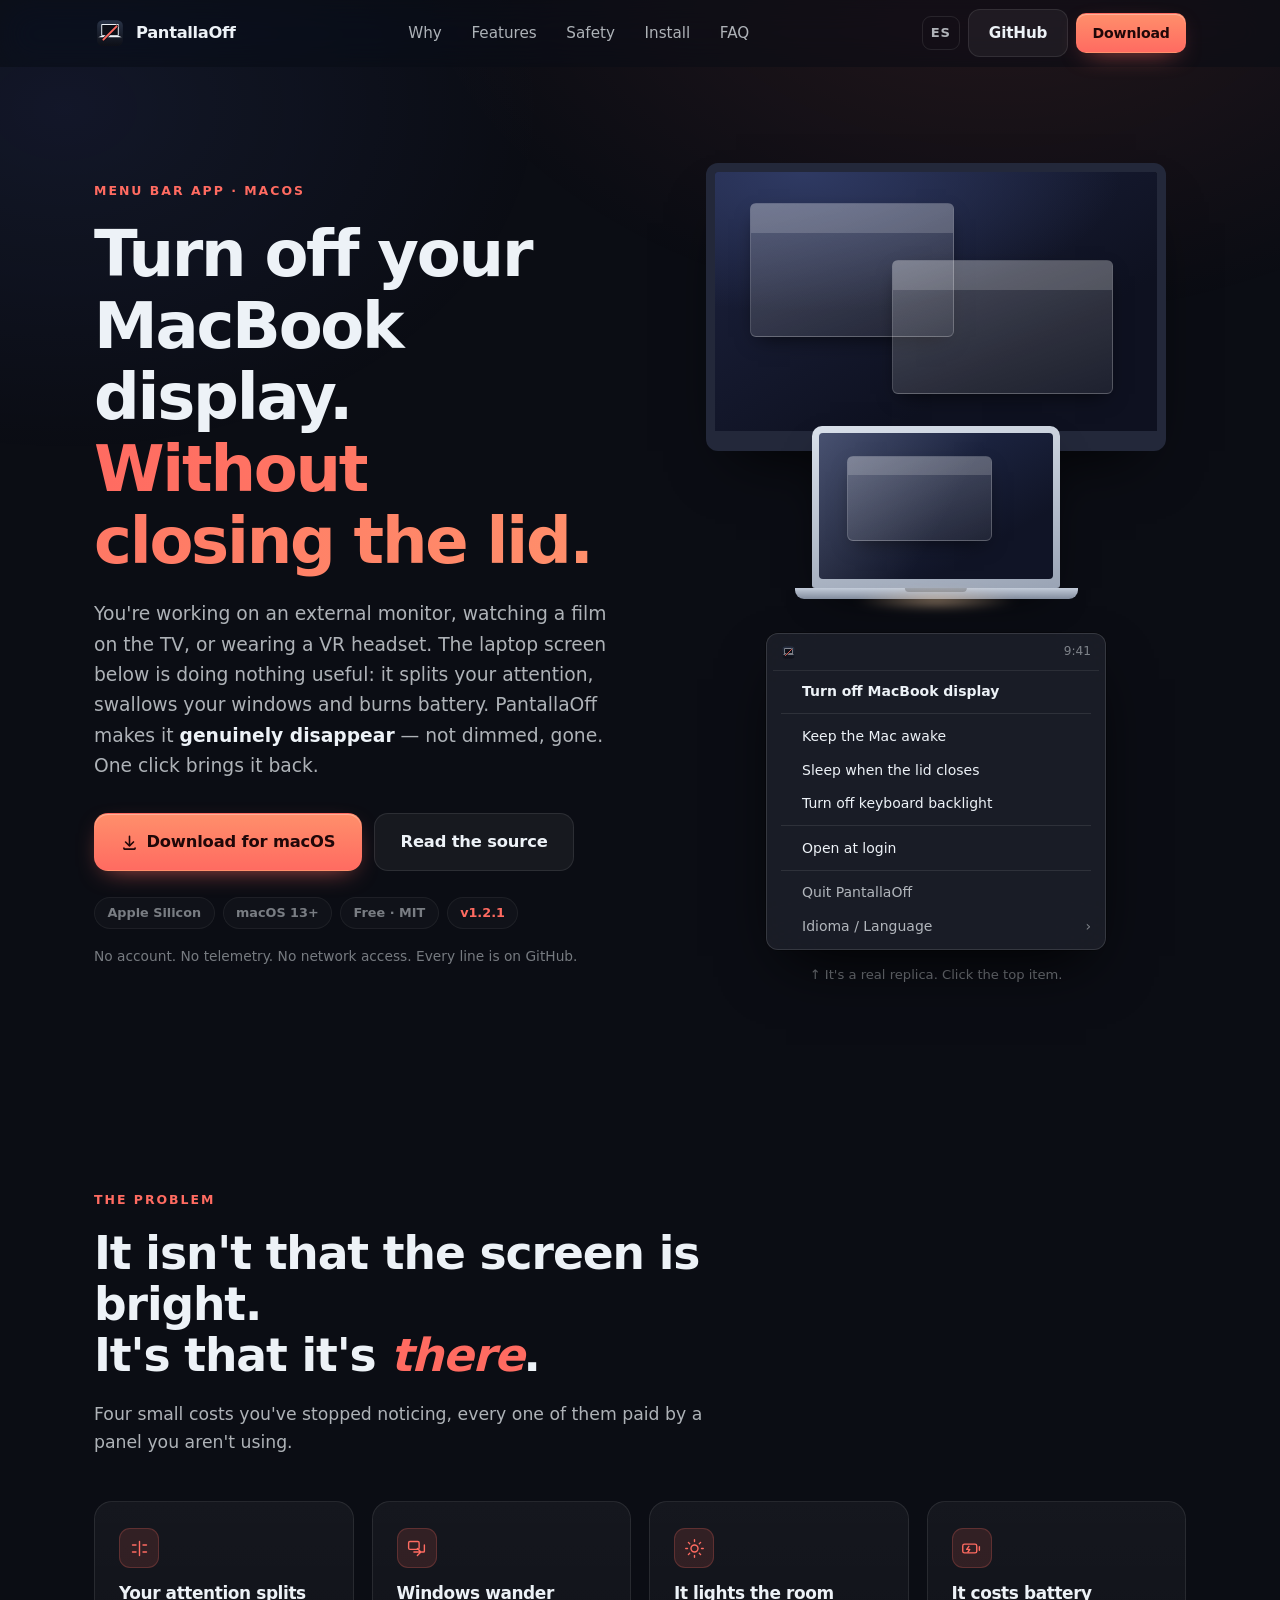
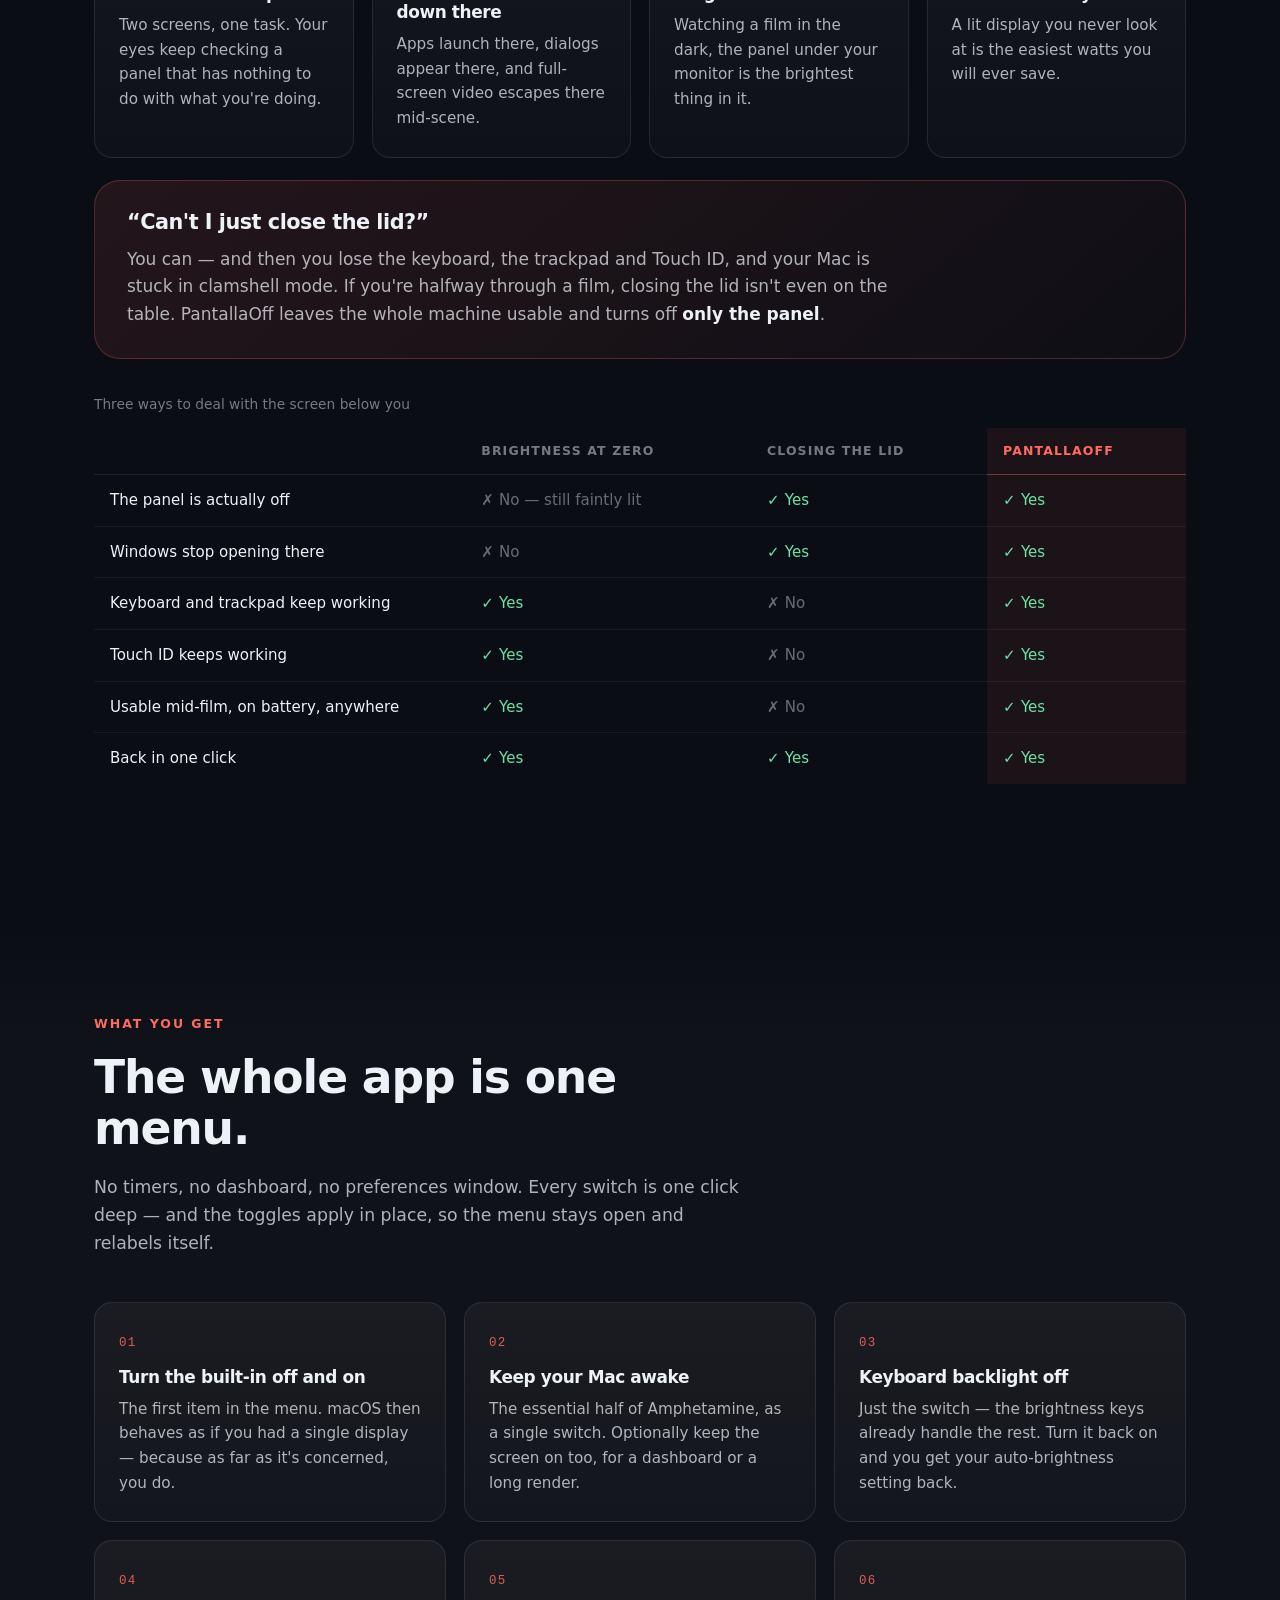
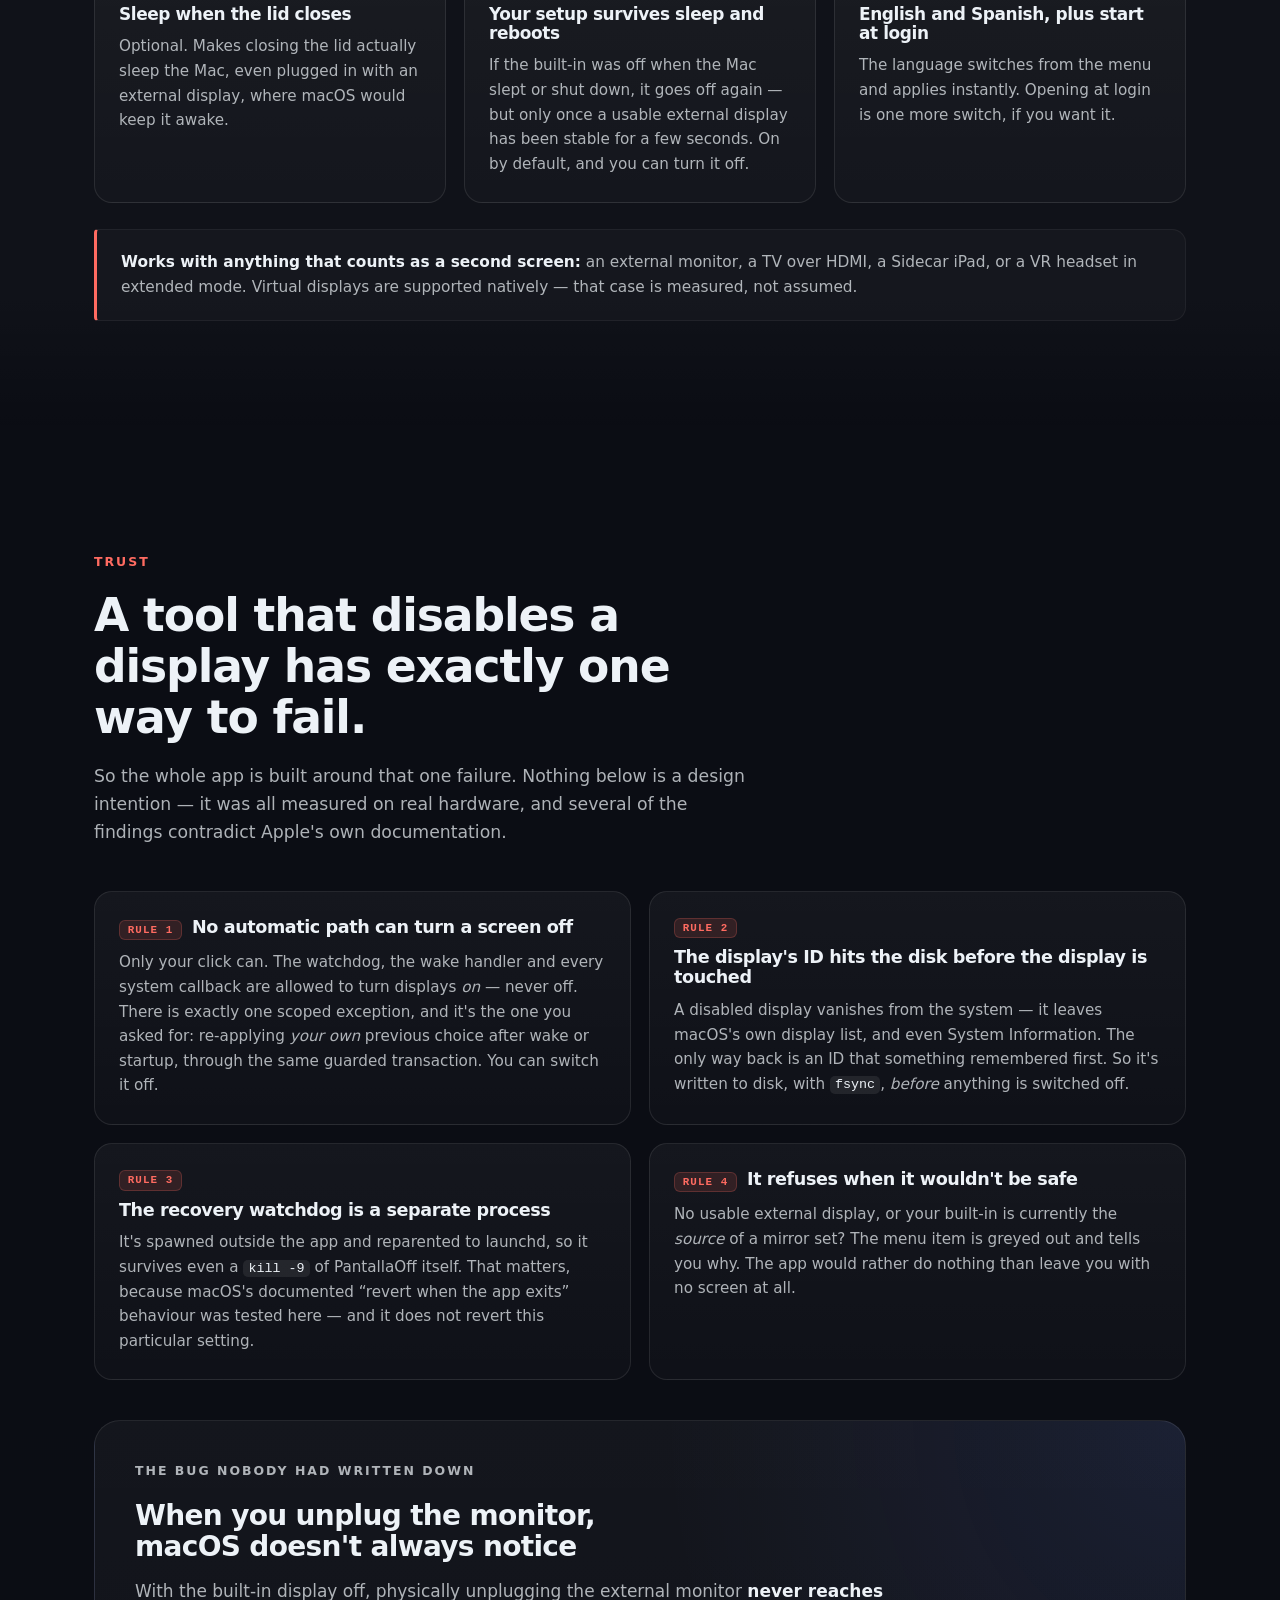
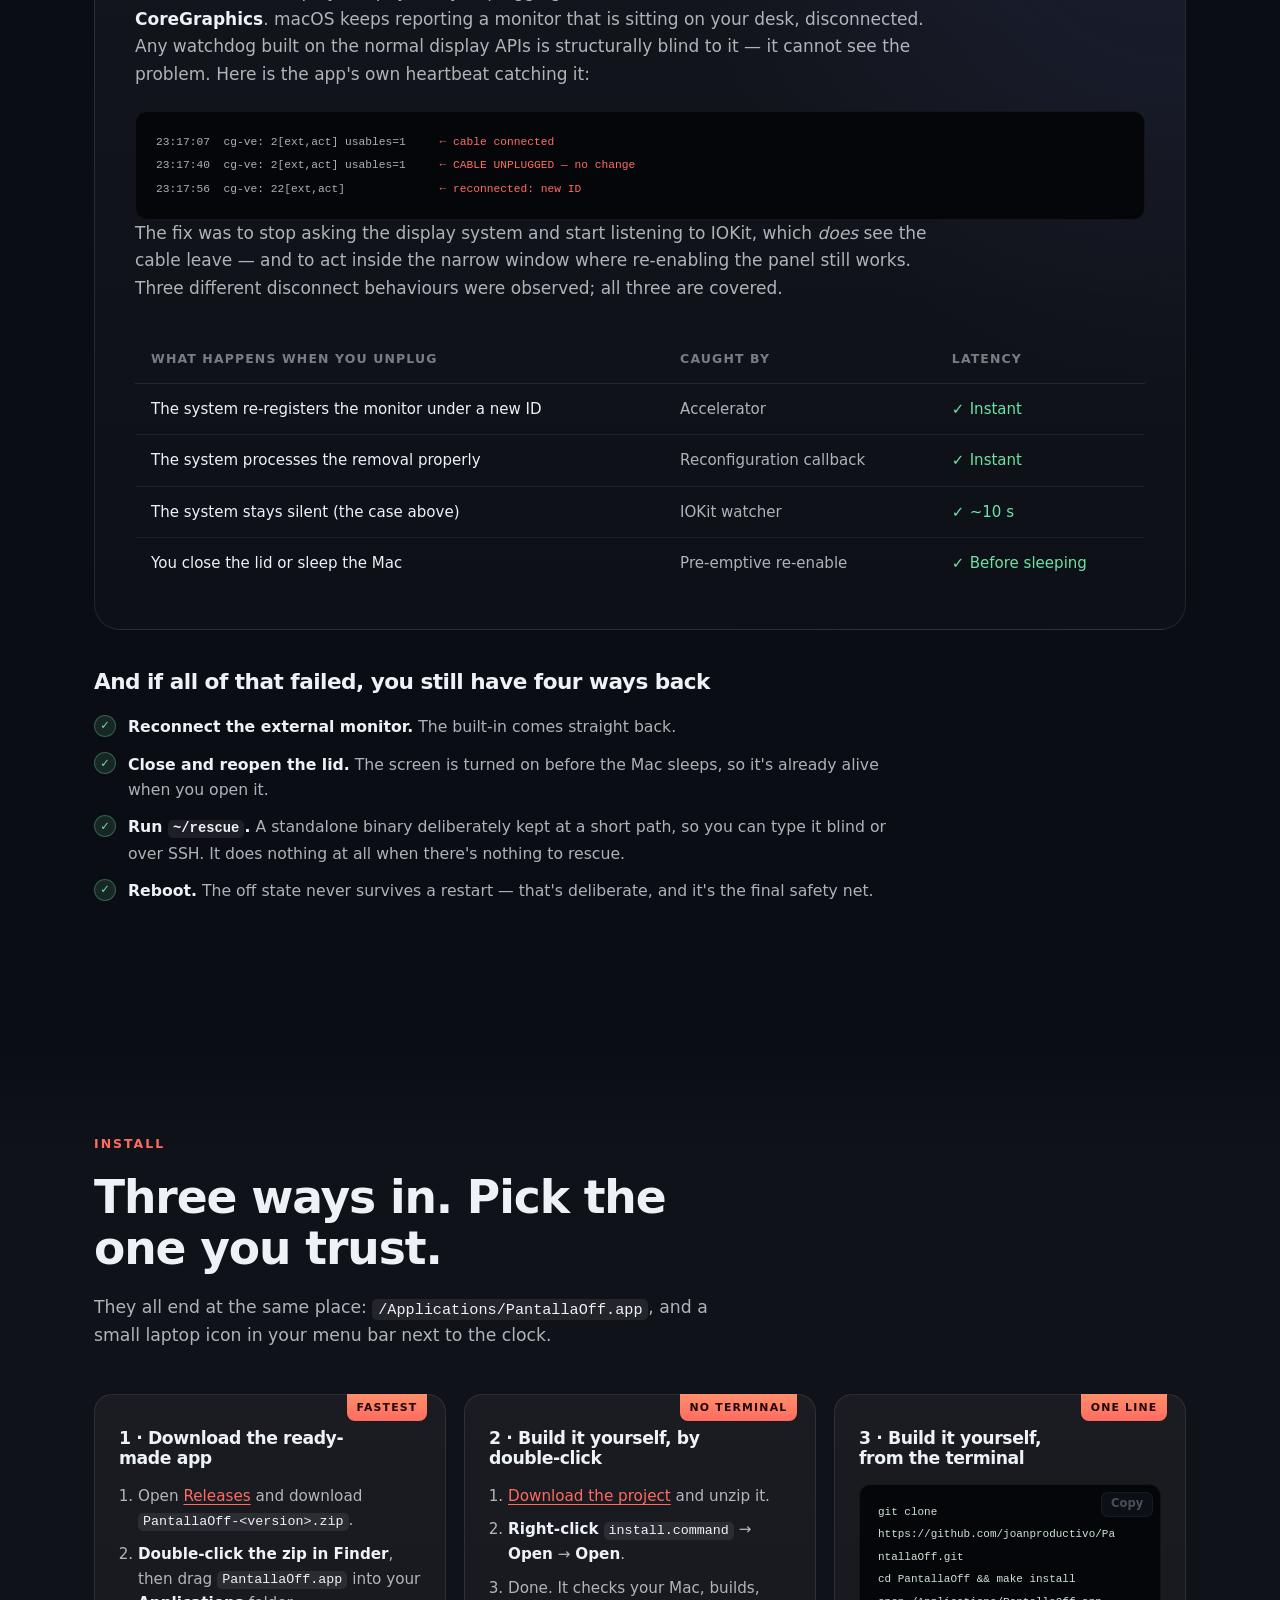
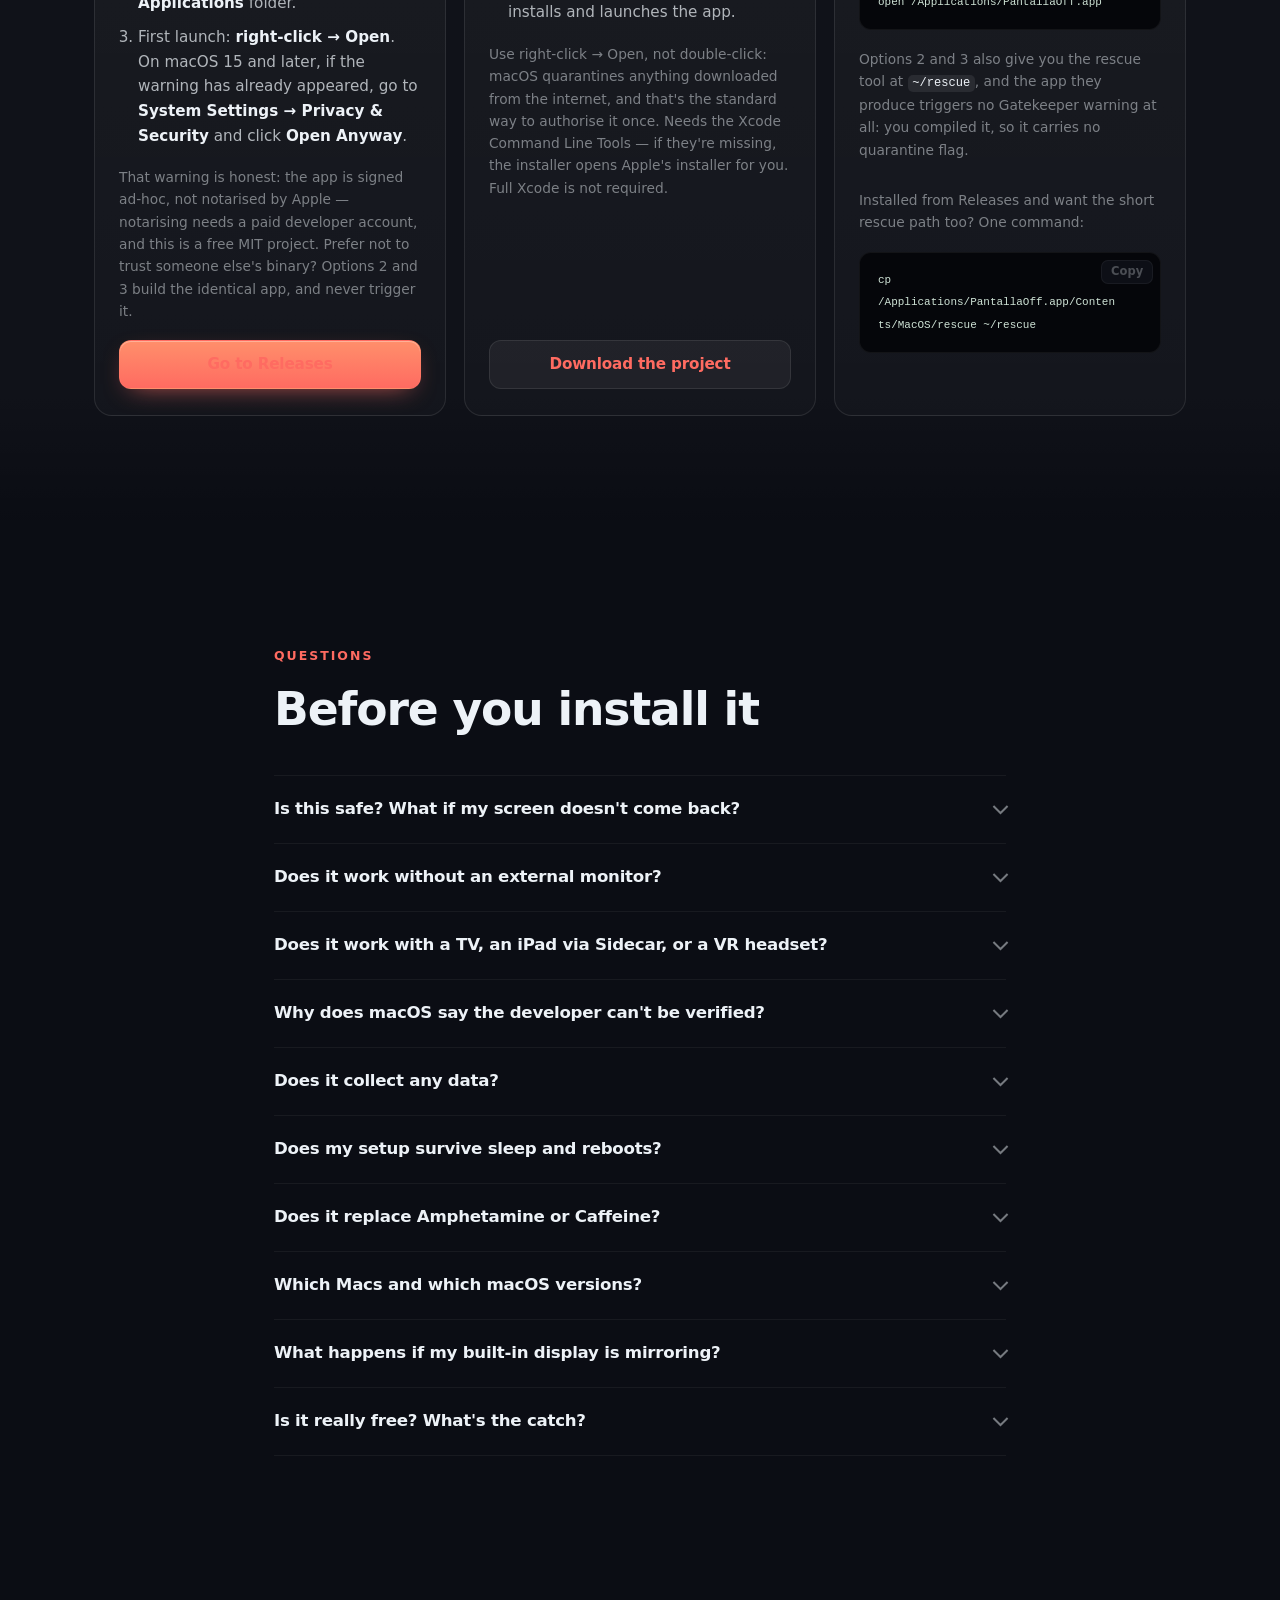
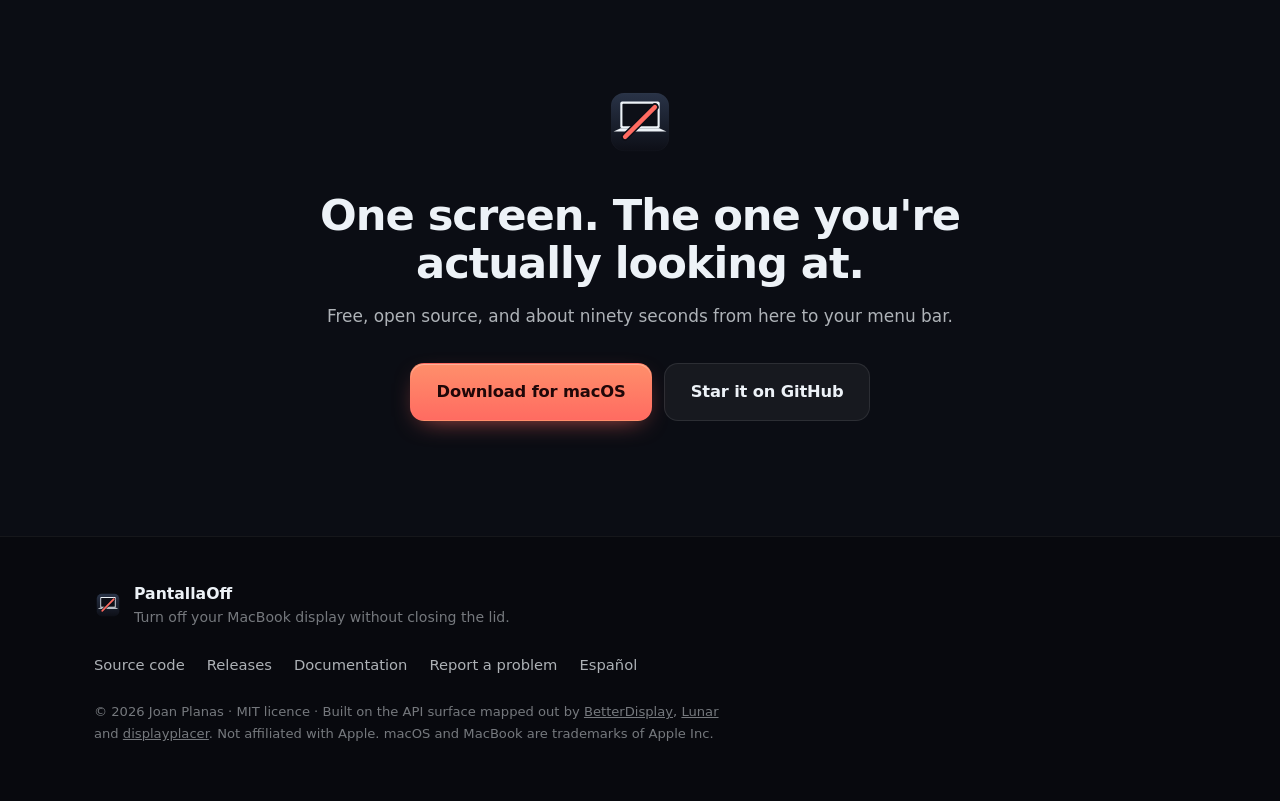
==== docs/index.html @ e620ed7a "Web de presentación bilingüe en docs/ Sitio estático para que la app se encuentre y se entienda ante" ====
<!doctype html>
<html lang="en" data-lang="en"
      data-copy="Copy" data-copied="Copied"
      data-menu-off="Turn off MacBook display"
      data-menu-on="Turn on MacBook display">
<head>
<meta charset="utf-8">
<meta name="viewport" content="width=device-width, initial-scale=1">
<title>PantallaOff — Turn off your MacBook display without closing the lid</title>
<meta name="description" content="Free menu bar app for macOS that turns off your MacBook's built-in display with one click, while you keep using the keyboard, trackpad and Touch ID. Open source, Apple Silicon, macOS 13+.">
<meta name="author" content="Joan Planas">
<meta name="theme-color" content="#0b0d14">
<meta name="color-scheme" content="dark">

<link rel="canonical" href="https://joanproductivo.github.io/PantallaOff/">
<link rel="alternate" hreflang="en" href="https://joanproductivo.github.io/PantallaOff/">
<link rel="alternate" hreflang="es" href="https://joanproductivo.github.io/PantallaOff/es/">
<link rel="alternate" hreflang="x-default" href="https://joanproductivo.github.io/PantallaOff/">

<meta property="og:type" content="website">
<meta property="og:site_name" content="PantallaOff">
<meta property="og:locale" content="en_GB">
<meta property="og:locale:alternate" content="es_ES">
<meta property="og:title" content="PantallaOff — Turn off your MacBook display without closing the lid">
<meta property="og:description" content="One click and the built-in screen is genuinely gone — not dimmed. Keyboard, trackpad and Touch ID keep working. Free and open source.">
<meta property="og:url" content="https://joanproductivo.github.io/PantallaOff/">
<meta property="og:image" content="https://joanproductivo.github.io/PantallaOff/assets/og.jpg">
<meta property="og:image:width" content="1200">
<meta property="og:image:height" content="630">
<meta property="og:image:alt" content="PantallaOff — turn off your MacBook display without closing the lid">
<meta name="twitter:card" content="summary_large_image">
<meta name="twitter:title" content="PantallaOff — Turn off your MacBook display without closing the lid">
<meta name="twitter:description" content="One click and the built-in screen is genuinely gone — not dimmed. Keyboard, trackpad and Touch ID keep working. Free and open source.">
<meta name="twitter:image" content="https://joanproductivo.github.io/PantallaOff/assets/og.jpg">

<link rel="icon" href="assets/icon.svg" type="image/svg+xml">
<link rel="icon" href="assets/icon-512.png" type="image/png" sizes="512x512">
<link rel="apple-touch-icon" href="assets/icon-180.png">
<link rel="stylesheet" href="assets/styles.css">
</head>
<body>

<a class="skip-link" href="#main">Skip to content</a>

<header class="nav" id="nav">
  <div class="wrap nav-inner">
    <a class="brand" href="./" aria-label="PantallaOff — home">
      <img src="assets/icon.svg" width="32" height="32" alt="" aria-hidden="true">
      <span>PantallaOff</span>
    </a>

    <nav class="nav-links" aria-label="Sections">
      <a href="#why">Why</a>
      <a href="#features">Features</a>
      <a href="#safety">Safety</a>
      <a href="#install">Install</a>
      <a href="#faq">FAQ</a>
    </nav>

    <div class="nav-actions">
      <a class="lang-switch" href="es/" hreflang="es" lang="es" title="Ver en español">ES</a>
      <a class="btn btn-ghost nav-github" href="https://github.com/joanproductivo/PantallaOff" rel="noopener">GitHub</a>
      <a class="btn btn-primary btn-sm" href="https://github.com/joanproductivo/PantallaOff/releases/latest" rel="noopener">Download</a>
    </div>
  </div>
</header>

<main id="main">

<!-- ─────────────────────────────  HERO  ───────────────────────────── -->
<section class="hero">
  <div class="wrap hero-grid">

    <div class="hero-copy">
      <p class="eyebrow">Menu bar app · macOS</p>
      <h1>Turn off your MacBook display.<br><span class="accent">Without closing the lid.</span></h1>
      <p class="lede">
        You're working on an external monitor, watching a film on the TV, or wearing a VR headset.
        The laptop screen below is doing nothing useful: it splits your attention, swallows your
        windows and burns battery. PantallaOff makes it <strong>genuinely disappear</strong> — not
        dimmed, gone. One click brings it back.
      </p>

      <div class="cta-row">
        <a class="btn btn-primary btn-lg" href="https://github.com/joanproductivo/PantallaOff/releases/latest" rel="noopener">
          <svg viewBox="0 0 16 16" width="17" height="17" aria-hidden="true"><path fill="currentColor" d="M8 1.5a.75.75 0 0 1 .75.75v7.19l2.47-2.47a.75.75 0 1 1 1.06 1.06l-3.75 3.75a.75.75 0 0 1-1.06 0L3.72 8.03a.75.75 0 0 1 1.06-1.06l2.47 2.47V2.25A.75.75 0 0 1 8 1.5ZM2.75 12.5a.75.75 0 0 1 .75.75v.25h9v-.25a.75.75 0 0 1 1.5 0v.5A1.25 1.25 0 0 1 12.75 15h-9.5A1.25 1.25 0 0 1 2 13.75v-.5a.75.75 0 0 1 .75-.75Z"/></svg>
          Download for macOS
        </a>
        <a class="btn btn-ghost btn-lg" href="https://github.com/joanproductivo/PantallaOff" rel="noopener">Read the source</a>
      </div>

      <ul class="badges" aria-label="Requirements and licence">
        <li>Apple Silicon</li>
        <li>macOS 13+</li>
        <li>Free · MIT</li>
        <li><span class="version-badge" id="version-badge">v1.2.1</span></li>
      </ul>
      <p class="fineprint">No account. No telemetry. No network access. Every line is on GitHub.</p>
    </div>

    <!-- Illustration + interactive menu replica -->
    <div class="hero-demo">
      <div class="stage" id="stage" role="img"
           aria-label="A MacBook in front of an external monitor. When the app turns the built-in display off, the laptop panel goes black and its window moves up to the monitor.">
        <div class="monitor">
          <div class="mon-screen">
            <span class="win win-1"></span>
            <span class="win win-2"></span>
            <span class="win win-moved"></span>
          </div>
          <div class="mon-neck"></div>
          <div class="mon-foot"></div>
        </div>
        <div class="macbook">
          <div class="mb-lid">
            <div class="mb-screen"><span class="win win-3"></span></div>
          </div>
          <div class="mb-base"><span class="mb-notch"></span></div>
          <div class="mb-glow"></div>
        </div>
      </div>

      <div class="menu" id="menu">
        <div class="menu-bar">
          <img src="assets/icon.svg" width="15" height="15" alt="" aria-hidden="true">
          <span class="menu-bar-time">9:41</span>
        </div>
        <button type="button" class="menu-item menu-primary" id="menu-toggle" aria-pressed="false">
          <span class="menu-check" aria-hidden="true"></span>
          <span class="menu-label">Turn off MacBook display</span>
        </button>
        <hr>
        <button type="button" class="menu-item" data-toggle aria-pressed="false">
          <span class="menu-check" aria-hidden="true"></span><span class="menu-label">Keep the Mac awake</span>
        </button>
        <button type="button" class="menu-item" data-toggle aria-pressed="false">
          <span class="menu-check" aria-hidden="true"></span><span class="menu-label">Sleep when the lid closes</span>
        </button>
        <button type="button" class="menu-item" data-toggle data-kb aria-pressed="false">
          <span class="menu-check" aria-hidden="true"></span><span class="menu-label">Turn off keyboard backlight</span>
        </button>
        <hr>
        <button type="button" class="menu-item" data-toggle aria-pressed="false">
          <span class="menu-check" aria-hidden="true"></span><span class="menu-label">Open at login</span>
        </button>
        <hr>
        <span class="menu-item is-static"><span class="menu-check" aria-hidden="true"></span><span class="menu-label">Quit PantallaOff</span></span>
        <span class="menu-item is-static"><span class="menu-check" aria-hidden="true"></span><span class="menu-label">Idioma / Language<em class="menu-arrow">›</em></span></span>
      </div>
      <p class="demo-hint">↑ It's a real replica. Click the top item.</p>
    </div>

  </div>
</section>

<!-- ─────────────────────────────  WHY  ───────────────────────────── -->
<section class="section" id="why">
  <div class="wrap">
    <p class="eyebrow">The problem</p>
    <h2 class="section-title">It isn't that the screen is bright.<br>It's that it's <em>there</em>.</h2>
    <p class="section-lede">
      Four small costs you've stopped noticing, every one of them paid by a panel you aren't using.
    </p>

    <div class="grid grid-4 reveal">
      <article class="card">
        <div class="card-icon" aria-hidden="true">
          <svg viewBox="0 0 24 24" fill="none" stroke="currentColor" stroke-width="1.6" stroke-linecap="round"><path d="M12 4v16M4 8h4M16 8h4M4 16h4M16 16h4"/></svg>
        </div>
        <h3>Your attention splits</h3>
        <p>Two screens, one task. Your eyes keep checking a panel that has nothing to do with what you're doing.</p>
      </article>
      <article class="card">
        <div class="card-icon" aria-hidden="true">
          <svg viewBox="0 0 24 24" fill="none" stroke="currentColor" stroke-width="1.6" stroke-linecap="round" stroke-linejoin="round"><rect x="3" y="4" width="12" height="9" rx="1.5"/><path d="M9 20h11a1 1 0 0 0 1-1v-7M13 16l4 4-4 4" transform="translate(0,-4)"/></svg>
        </div>
        <h3>Windows wander down there</h3>
        <p>Apps launch there, dialogs appear there, and full-screen video escapes there mid-scene.</p>
      </article>
      <article class="card">
        <div class="card-icon" aria-hidden="true">
          <svg viewBox="0 0 24 24" fill="none" stroke="currentColor" stroke-width="1.6" stroke-linecap="round"><circle cx="12" cy="12" r="4"/><path d="M12 2v2M12 20v2M2 12h2M20 12h2M5 5l1.5 1.5M17.5 17.5 19 19M19 5l-1.5 1.5M6.5 17.5 5 19"/></svg>
        </div>
        <h3>It lights the room</h3>
        <p>Watching a film in the dark, the panel under your monitor is the brightest thing in it.</p>
      </article>
      <article class="card">
        <div class="card-icon" aria-hidden="true">
          <svg viewBox="0 0 24 24" fill="none" stroke="currentColor" stroke-width="1.6" stroke-linecap="round" stroke-linejoin="round"><rect x="2" y="7" width="16" height="10" rx="2"/><path d="M21 10v4"/><path d="M9 9.5 6.5 13H10l-2 3"/></svg>
        </div>
        <h3>It costs battery</h3>
        <p>A lit display you never look at is the easiest watts you will ever save.</p>
      </article>
    </div>

    <div class="callout reveal">
      <h3>“Can't I just close the lid?”</h3>
      <p>
        You can — and then you lose the keyboard, the trackpad and Touch ID, and your Mac is stuck in
        clamshell mode. If you're halfway through a film, closing the lid isn't even on the table.
        PantallaOff leaves the whole machine usable and turns off <em>only the panel</em>.
      </p>
    </div>

    <!-- Comparison -->
    <div class="table-scroll reveal">
      <table class="compare">
        <caption>Three ways to deal with the screen below you</caption>
        <thead>
          <tr>
            <th scope="col"><span class="sr-only">What you get</span></th>
            <th scope="col">Brightness at zero</th>
            <th scope="col">Closing the lid</th>
            <th scope="col" class="is-us">PantallaOff</th>
          </tr>
        </thead>
        <tbody>
          <tr><th scope="row">The panel is actually off</th><td class="no">No — still faintly lit</td><td class="yes">Yes</td><td class="yes is-us">Yes</td></tr>
          <tr><th scope="row">Windows stop opening there</th><td class="no">No</td><td class="yes">Yes</td><td class="yes is-us">Yes</td></tr>
          <tr><th scope="row">Keyboard and trackpad keep working</th><td class="yes">Yes</td><td class="no">No</td><td class="yes is-us">Yes</td></tr>
          <tr><th scope="row">Touch ID keeps working</th><td class="yes">Yes</td><td class="no">No</td><td class="yes is-us">Yes</td></tr>
          <tr><th scope="row">Usable mid-film, on battery, anywhere</th><td class="yes">Yes</td><td class="no">No</td><td class="yes is-us">Yes</td></tr>
          <tr><th scope="row">Back in one click</th><td class="yes">Yes</td><td class="yes">Yes</td><td class="yes is-us">Yes</td></tr>
        </tbody>
      </table>
    </div>
  </div>
</section>

<!-- ─────────────────────────────  FEATURES  ───────────────────────────── -->
<section class="section section-alt" id="features">
  <div class="wrap">
    <p class="eyebrow">What you get</p>
    <h2 class="section-title">The whole app is one menu.</h2>
    <p class="section-lede">
      No timers, no dashboard, no preferences window. Every switch is one click deep — and the
      toggles apply in place, so the menu stays open and relabels itself.
    </p>

    <div class="grid grid-3 reveal">
      <article class="card feature">
        <span class="feature-num">01</span>
        <h3>Turn the built-in off and on</h3>
        <p>The first item in the menu. macOS then behaves as if you had a single display — because as far as it's concerned, you do.</p>
      </article>
      <article class="card feature">
        <span class="feature-num">02</span>
        <h3>Keep your Mac awake</h3>
        <p>The essential half of Amphetamine, as a single switch. Optionally keep the screen on too, for a dashboard or a long render.</p>
      </article>
      <article class="card feature">
        <span class="feature-num">03</span>
        <h3>Keyboard backlight off</h3>
        <p>Just the switch — the brightness keys already handle the rest. Turn it back on and you get your auto-brightness setting back.</p>
      </article>
      <article class="card feature">
        <span class="feature-num">04</span>
        <h3>Sleep when the lid closes</h3>
        <p>Optional. Makes closing the lid actually sleep the Mac, even plugged in with an external display, where macOS would keep it awake.</p>
      </article>
      <article class="card feature">
        <span class="feature-num">05</span>
        <h3>Your setup survives sleep and reboots</h3>
        <p>If the built-in was off when the Mac slept or shut down, it goes off again — but only once a usable external display has been stable for a few seconds. On by default, and you can turn it off.</p>
      </article>
      <article class="card feature">
        <span class="feature-num">06</span>
        <h3>English and Spanish, plus start at login</h3>
        <p>The language switches from the menu and applies instantly. Opening at login is one more switch, if you want it.</p>
      </article>
    </div>

    <div class="note reveal">
      <strong>Works with anything that counts as a second screen:</strong> an external monitor, a TV
      over HDMI, a Sidecar iPad, or a VR headset in extended mode. Virtual displays are supported
      natively — that case is measured, not assumed.
    </div>
  </div>
</section>

<!-- ─────────────────────────────  SAFETY  ───────────────────────────── -->
<section class="section" id="safety">
  <div class="wrap">
    <p class="eyebrow">Trust</p>
    <h2 class="section-title">A tool that disables a display has exactly one way to fail.</h2>
    <p class="section-lede">
      So the whole app is built around that one failure. Nothing below is a design intention —
      it was all measured on real hardware, and several of the findings contradict Apple's own
      documentation.
    </p>

    <div class="grid grid-2 reveal">
      <article class="card pillar">
        <h3><span class="pillar-tag">Rule 1</span> No automatic path can turn a screen off</h3>
        <p>
          Only your click can. The watchdog, the wake handler and every system callback are allowed
          to turn displays <em>on</em> — never off. There is exactly one scoped exception, and it's
          the one you asked for: re-applying <em>your own</em> previous choice after wake or startup,
          through the same guarded transaction. You can switch it off.
        </p>
      </article>
      <article class="card pillar">
        <h3><span class="pillar-tag">Rule 2</span> The display's ID hits the disk before the display is touched</h3>
        <p>
          A disabled display vanishes from the system — it leaves macOS's own display list, and even
          System Information. The only way back is an ID that something remembered first. So it's
          written to disk, with <code>fsync</code>, <em>before</em> anything is switched off.
        </p>
      </article>
      <article class="card pillar">
        <h3><span class="pillar-tag">Rule 3</span> The recovery watchdog is a separate process</h3>
        <p>
          It's spawned outside the app and reparented to launchd, so it survives even a
          <code>kill -9</code> of PantallaOff itself. That matters, because macOS's documented
          “revert when the app exits” behaviour was tested here — and it does not revert this
          particular setting.
        </p>
      </article>
      <article class="card pillar">
        <h3><span class="pillar-tag">Rule 4</span> It refuses when it wouldn't be safe</h3>
        <p>
          No usable external display, or your built-in is currently the <em>source</em> of a mirror
          set? The menu item is greyed out and tells you why. The app would rather do nothing than
          leave you with no screen at all.
        </p>
      </article>
    </div>

    <div class="zombie reveal">
      <p class="eyebrow">The bug nobody had written down</p>
      <h3>When you unplug the monitor, macOS doesn't always notice</h3>
      <p>
        With the built-in display off, physically unplugging the external monitor <strong>never
        reaches CoreGraphics</strong>. macOS keeps reporting a monitor that is sitting on your desk,
        disconnected. Any watchdog built on the normal display APIs is structurally blind to it —
        it cannot see the problem. Here is the app's own heartbeat catching it:
      </p>
<pre class="log" aria-label="Log excerpt showing the disconnected monitor still being reported"><code>23:17:07  cg-ve: 2[ext,act] usables=1     <span class="c">← cable connected</span>
23:17:40  cg-ve: 2[ext,act] usables=1     <span class="c">← CABLE UNPLUGGED — no change</span>
23:17:56  cg-ve: 22[ext,act]              <span class="c">← reconnected: new ID</span></code></pre>
      <p>
        The fix was to stop asking the display system and start listening to IOKit, which
        <em>does</em> see the cable leave — and to act inside the narrow window where re-enabling the
        panel still works. Three different disconnect behaviours were observed; all three are
        covered.
      </p>
      <div class="table-scroll">
        <table class="compare compact">
          <thead><tr><th scope="col">What happens when you unplug</th><th scope="col">Caught by</th><th scope="col">Latency</th></tr></thead>
          <tbody>
            <tr><td>The system re-registers the monitor under a new ID</td><td>Accelerator</td><td class="yes">Instant</td></tr>
            <tr><td>The system processes the removal properly</td><td>Reconfiguration callback</td><td class="yes">Instant</td></tr>
            <tr><td>The system stays silent (the case above)</td><td>IOKit watcher</td><td class="yes">~10 s</td></tr>
            <tr><td>You close the lid or sleep the Mac</td><td>Pre-emptive re-enable</td><td class="yes">Before sleeping</td></tr>
          </tbody>
        </table>
      </div>
    </div>

    <div class="escape reveal">
      <h3>And if all of that failed, you still have four ways back</h3>
      <ul class="ticks">
        <li><strong>Reconnect the external monitor.</strong> The built-in comes straight back.</li>
        <li><strong>Close and reopen the lid.</strong> The screen is turned on before the Mac sleeps, so it's already alive when you open it.</li>
        <li><strong>Run <code>~/rescue</code>.</strong> A standalone binary deliberately kept at a short path, so you can type it blind or over SSH. It does nothing at all when there's nothing to rescue.</li>
        <li><strong>Reboot.</strong> The off state never survives a restart — that's deliberate, and it's the final safety net.</li>
      </ul>
    </div>
  </div>
</section>

<!-- ─────────────────────────────  INSTALL  ───────────────────────────── -->
<section class="section section-alt" id="install">
  <div class="wrap">
    <p class="eyebrow">Install</p>
    <h2 class="section-title">Three ways in. Pick the one you trust.</h2>
    <p class="section-lede">
      They all end at the same place: <code>/Applications/PantallaOff.app</code>, and a small laptop
      icon in your menu bar next to the clock.
    </p>

    <div class="grid grid-3 reveal">

      <article class="card install">
        <span class="install-tag">Fastest</span>
        <h3>1 · Download the ready-made app</h3>
        <ol>
          <li>Open <a href="https://github.com/joanproductivo/PantallaOff/releases/latest" rel="noopener">Releases</a> and download <code>PantallaOff-&lt;version&gt;.zip</code>.</li>
          <li><strong>Double-click the zip in Finder</strong>, then drag <code>PantallaOff.app</code> into your <strong>Applications</strong> folder.</li>
          <li>First launch: <strong>right-click → Open</strong>. On macOS 15 and later, if the warning has already appeared, go to <strong>System Settings → Privacy &amp; Security</strong> and click <strong>Open Anyway</strong>.</li>
        </ol>
        <p class="install-note">
          That warning is honest: the app is signed ad-hoc, not notarised by Apple — notarising needs
          a paid developer account, and this is a free MIT project. Prefer not to trust someone
          else's binary? Options 2 and 3 build the identical app, and never trigger it.
        </p>
        <a class="btn btn-primary btn-block" href="https://github.com/joanproductivo/PantallaOff/releases/latest" rel="noopener">Go to Releases</a>
      </article>

      <article class="card install">
        <span class="install-tag">No terminal</span>
        <h3>2 · Build it yourself, by double-click</h3>
        <ol>
          <li><a href="https://github.com/joanproductivo/PantallaOff/archive/refs/heads/main.zip" rel="noopener">Download the project</a> and unzip it.</li>
          <li><strong>Right-click</strong> <code>install.command</code> → <strong>Open</strong> → <strong>Open</strong>.</li>
          <li>Done. It checks your Mac, builds, installs and launches the app.</li>
        </ol>
        <p class="install-note">
          Use right-click → Open, not double-click: macOS quarantines anything downloaded from the
          internet, and that's the standard way to authorise it once. Needs the Xcode Command Line
          Tools — if they're missing, the installer opens Apple's installer for you. Full Xcode is
          not required.
        </p>
        <a class="btn btn-ghost btn-block" href="https://github.com/joanproductivo/PantallaOff/archive/refs/heads/main.zip" rel="noopener">Download the project</a>
      </article>

      <article class="card install">
        <span class="install-tag">One line</span>
        <h3>3 · Build it yourself, from the terminal</h3>
        <div class="code" data-copy-target>
          <button type="button" class="copy" aria-label="Copy command">Copy</button>
<pre><code>git clone https://github.com/joanproductivo/PantallaOff.git
cd PantallaOff &amp;&amp; make install
open /Applications/PantallaOff.app</code></pre>
        </div>
        <p class="install-note">
          Options 2 and 3 also give you the rescue tool at <code>~/rescue</code>, and the app they
          produce triggers no Gatekeeper warning at all: you compiled it, so it carries no
          quarantine flag.
        </p>
        <p class="install-note">
          Installed from Releases and want the short rescue path too? One command:
        </p>
        <div class="code" data-copy-target>
          <button type="button" class="copy" aria-label="Copy command">Copy</button>
<pre><code>cp /Applications/PantallaOff.app/Contents/MacOS/rescue ~/rescue</code></pre>
        </div>
      </article>

    </div>
  </div>
</section>

<!-- ─────────────────────────────  FAQ  ───────────────────────────── -->
<section class="section" id="faq">
  <div class="wrap wrap-narrow">
    <p class="eyebrow">Questions</p>
    <h2 class="section-title">Before you install it</h2>

    <div class="faq reveal">
      <details>
        <summary>Is this safe? What if my screen doesn't come back?</summary>
        <div class="faq-body">
          <p>It's the question the app is designed around. No automatic path can ever turn a display off — only your click. The display's ID is written to disk before anything is switched off, a recovery watchdog runs in a separate process that survives the app being killed, and an IOKit watcher catches the one case macOS itself misses. If everything failed at once you still have four ways back: reconnect the monitor, close and reopen the lid, run <code>~/rescue</code>, or reboot — the off state never survives a restart.</p>
        </div>
      </details>
      <details>
        <summary>Does it work without an external monitor?</summary>
        <div class="faq-body">
          <p>No, deliberately. With no usable second display, turning off the built-in would leave you with no screen at all, and at zero active displays macOS cannot bring a panel back by software. So the menu item greys itself out and tells you why.</p>
        </div>
      </details>
      <details>
        <summary>Does it work with a TV, an iPad via Sidecar, or a VR headset?</summary>
        <div class="faq-body">
          <p>Yes — anything macOS treats as a usable second display counts, including a TV over HDMI and a VR headset in extended mode. Virtual displays were specifically measured, because they behave differently from a cable at the system level, and they're handled natively.</p>
        </div>
      </details>
      <details>
        <summary>Why does macOS say the developer can't be verified?</summary>
        <div class="faq-body">
          <p>Because the app is signed ad-hoc rather than notarised by Apple, and notarising requires a paid developer account for what is a free MIT project. Right-click → Open, or <strong>System Settings → Privacy &amp; Security → Open Anyway</strong>. If you'd rather not trust a stranger's binary, build it yourself in one double-click or one command — same app, no warning.</p>
        </div>
      </details>
      <details>
        <summary>Does it collect any data?</summary>
        <div class="faq-body">
          <p>None. There is no account, no analytics and no network access. In normal operation it doesn't even write a log file — events stay in a small in-memory buffer, and only reach the disk if something actually goes wrong, so that a black screen can be diagnosed afterwards.</p>
        </div>
      </details>
      <details>
        <summary>Does my setup survive sleep and reboots?</summary>
        <div class="faq-body">
          <p>Yes, if you want it to. If the built-in was off when the Mac slept or shut down, PantallaOff turns it off again after wake or startup — but only once a usable external display has been stable for a few seconds, within a short window, through the same guarded checks as a manual click. It's on by default and can be turned off under ⌥ → Diagnostics.</p>
        </div>
      </details>
      <details>
        <summary>Does it replace Amphetamine or Caffeine?</summary>
        <div class="faq-body">
          <p>For the part most people use, yes: “Keep the Mac awake” is one switch, with an optional “…and the display on”. It uses the same public power-assertion API. If you need schedules, triggers or per-app rules, keep Amphetamine — this app deliberately has none of that.</p>
        </div>
      </details>
      <details>
        <summary>Which Macs and which macOS versions?</summary>
        <div class="faq-body">
          <p>Apple Silicon, macOS 13 Ventura or later. Everything documented here was measured on macOS 26.6; the build targets 13+ and compiles cleanly there, but on older releases treat it as untested. Intel Macs were never tried.</p>
        </div>
      </details>
      <details>
        <summary>What happens if my built-in display is mirroring?</summary>
        <div class="faq-body">
          <p>If it's the <em>source</em> of the mirror set, turning it off would leave the whole set without a source — so the app refuses and offers to break the mirror first. Being the mirrored <em>copy</em> is fine: it turns off normally.</p>
        </div>
      </details>
      <details>
        <summary>Is it really free? What's the catch?</summary>
        <div class="faq-body">
          <p>Free, MIT-licensed, no paid tier. The honest catch is technical: turning a display off requires a private macOS API, which means the app can't be on the App Store and Apple could break it in a future release. That trade-off is the same one every tool in this category makes, and it's why the source is public.</p>
        </div>
      </details>
    </div>
  </div>
</section>

<!-- ─────────────────────────────  FINAL CTA  ───────────────────────────── -->
<section class="final">
  <div class="wrap wrap-narrow final-inner">
    <img src="assets/icon.svg" width="72" height="72" alt="" aria-hidden="true">
    <h2>One screen. The one you're actually looking at.</h2>
    <p>Free, open source, and about ninety seconds from here to your menu bar.</p>
    <div class="cta-row cta-center">
      <a class="btn btn-primary btn-lg" href="https://github.com/joanproductivo/PantallaOff/releases/latest" rel="noopener">Download for macOS</a>
      <a class="btn btn-ghost btn-lg" href="https://github.com/joanproductivo/PantallaOff" rel="noopener">Star it on GitHub</a>
    </div>
  </div>
</section>

</main>

<footer class="footer">
  <div class="wrap footer-inner">
    <div class="footer-brand">
      <img src="assets/icon.svg" width="28" height="28" alt="" aria-hidden="true">
      <div>
        <strong>PantallaOff</strong>
        <span>Turn off your MacBook display without closing the lid.</span>
      </div>
    </div>
    <nav class="footer-links" aria-label="Footer">
      <a href="https://github.com/joanproductivo/PantallaOff" rel="noopener">Source code</a>
      <a href="https://github.com/joanproductivo/PantallaOff/releases/latest" rel="noopener">Releases</a>
      <a href="https://github.com/joanproductivo/PantallaOff#readme" rel="noopener">Documentation</a>
      <a href="https://github.com/joanproductivo/PantallaOff/issues" rel="noopener">Report a problem</a>
      <a href="es/" hreflang="es" lang="es">Español</a>
    </nav>
    <p class="footer-legal">
      © 2026 Joan Planas · MIT licence · Built on the API surface mapped out by
      <a href="https://github.com/waydabber/BetterDisplay" rel="noopener">BetterDisplay</a>,
      <a href="https://lunar.fyi" rel="noopener">Lunar</a> and
      <a href="https://github.com/jakehilborn/displayplacer" rel="noopener">displayplacer</a>.
      Not affiliated with Apple. macOS and MacBook are trademarks of Apple Inc.
    </p>
  </div>
</footer>

<div class="lang-nudge" id="lang-nudge" hidden>
  <p>¿Prefieres español?</p>
  <a class="btn btn-primary btn-sm" href="es/" hreflang="es" lang="es">Ver en español</a>
  <button type="button" class="nudge-close" aria-label="Dismiss">×</button>
</div>

<script src="assets/app.js" defer></script>

<script type="application/ld+json">
{
  "@context": "https://schema.org",
  "@graph": [
    {
      "@type": "SoftwareApplication",
      "name": "PantallaOff",
      "url": "https://joanproductivo.github.io/PantallaOff/",
      "applicationCategory": "UtilitiesApplication",
      "operatingSystem": "macOS 13.0 or later, Apple Silicon",
      "softwareVersion": "1.2.1",
      "description": "Menu bar app for macOS that turns off a MacBook's built-in display with one click, without closing the lid, while the keyboard, trackpad and Touch ID keep working.",
      "downloadUrl": "https://github.com/joanproductivo/PantallaOff/releases/latest",
      "softwareHelp": "https://github.com/joanproductivo/PantallaOff#readme",
      "license": "https://opensource.org/licenses/MIT",
      "isAccessibleForFree": true,
      "inLanguage": ["en", "es"],
      "image": "https://joanproductivo.github.io/PantallaOff/assets/og.jpg",
      "author": { "@type": "Person", "name": "Joan Planas" },
      "offers": { "@type": "Offer", "price": "0", "priceCurrency": "USD" },
      "featureList": [
        "Turn the MacBook built-in display off and on from the menu bar",
        "Keep the Mac awake, optionally with the display on",
        "Turn the keyboard backlight off and on",
        "Sleep when the lid closes, even with an external display connected",
        "Restore the display setup after wake or startup",
        "Start at login",
        "English and Spanish interface"
      ]
    },
    {
      "@type": "FAQPage",
      "mainEntity": [
        { "@type": "Question", "name": "Is this safe? What if my screen doesn't come back?",
          "acceptedAnswer": { "@type": "Answer", "text": "No automatic path can turn a display off — only your click. The display's ID is written to disk before anything is switched off, a recovery watchdog runs in a separate process that survives the app being killed, and an IOKit watcher catches the case macOS itself misses. There are four ways back: reconnect the monitor, close and reopen the lid, run ~/rescue, or reboot — the off state never survives a restart." } },
        { "@type": "Question", "name": "Does it work without an external monitor?",
          "acceptedAnswer": { "@type": "Answer", "text": "No, deliberately. With no usable second display, turning off the built-in would leave you with no screen at all, and at zero active displays macOS cannot bring a panel back by software. The menu item greys itself out and explains why." } },
        { "@type": "Question", "name": "Does it work with a TV, an iPad via Sidecar, or a VR headset?",
          "acceptedAnswer": { "@type": "Answer", "text": "Yes. Anything macOS treats as a usable second display counts, including a TV over HDMI and a VR headset in extended mode. Virtual displays were specifically measured and are handled natively." } },
        { "@type": "Question", "name": "Why does macOS say the developer can't be verified?",
          "acceptedAnswer": { "@type": "Answer", "text": "The app is signed ad-hoc rather than notarised by Apple, because notarising requires a paid developer account for a free MIT project. Right-click → Open, or System Settings → Privacy & Security → Open Anyway. Building it yourself produces the same app with no warning at all." } },
        { "@type": "Question", "name": "Does it collect any data?",
          "acceptedAnswer": { "@type": "Answer", "text": "None. No account, no analytics, no network access. In normal operation it doesn't even write a log file; events stay in an in-memory buffer and only reach disk if something goes wrong." } },
        { "@type": "Question", "name": "Does my setup survive sleep and reboots?",
          "acceptedAnswer": { "@type": "Answer", "text": "Yes, if you want it to. If the built-in was off when the Mac slept or shut down, PantallaOff turns it off again after wake or startup, but only once a usable external display has been stable for a few seconds and through the same guarded checks as a manual click. On by default and can be turned off." } },
        { "@type": "Question", "name": "Does it replace Amphetamine or Caffeine?",
          "acceptedAnswer": { "@type": "Answer", "text": "For the common case, yes: keep-awake is one switch with an optional 'and the display on', using the same public power-assertion API. For schedules, triggers or per-app rules, keep Amphetamine — PantallaOff deliberately has none of that." } },
        { "@type": "Question", "name": "Which Macs and which macOS versions are supported?",
          "acceptedAnswer": { "@type": "Answer", "text": "Apple Silicon, macOS 13 Ventura or later. Everything documented was measured on macOS 26.6; the build targets 13+ and compiles cleanly there, but older releases are untested. Intel Macs were never tried." } },
        { "@type": "Question", "name": "What happens if my built-in display is mirroring?",
          "acceptedAnswer": { "@type": "Answer", "text": "If the built-in is the source of the mirror set, turning it off would leave the set without a source, so the app refuses and offers to break the mirror first. Being the mirrored copy is fine and turns off normally." } },
        { "@type": "Question", "name": "Is it really free?",
          "acceptedAnswer": { "@type": "Answer", "text": "Free and MIT-licensed, with no paid tier. The technical trade-off is that turning a display off requires a private macOS API, so the app cannot be on the App Store and Apple could break it in a future release — which is why the source is public." } }
      ]
    }
  ]
}
</script>

</body>
</html>
---- docs/assets/styles.css ----
/* ==========================================================================
   PantallaOff — web
   Tema oscuro a propósito: la app va de apagar una pantalla.
   Paleta heredada del icono (tools/make-icon.swift).
   ========================================================================== */

:root {
  --ink:        #0b0d14;
  --ink-2:      #11141e;
  --ink-3:      #171b28;
  --line:       rgba(255, 255, 255, .09);
  --line-soft:  rgba(255, 255, 255, .055);
  --text:       #edf2f7;
  --text-2:     rgba(237, 242, 247, .72);
  --text-3:     rgba(237, 242, 247, .48);
  --coral:      #ff6b61;
  --coral-2:    #ff8f6b;
  --coral-dim:  rgba(255, 107, 97, .13);
  --mint:       #6be3a5;

  --radius:     18px;
  --radius-lg:  26px;
  --wrap:       1140px;

  --font: -apple-system, BlinkMacSystemFont, "SF Pro Display", "Segoe UI",
          Inter, system-ui, "Helvetica Neue", Arial, sans-serif;
  --mono: ui-monospace, SFMono-Regular, "SF Mono", Menlo, Consolas, monospace;

  --ease: cubic-bezier(.22, .68, .28, 1);
}

*, *::before, *::after { box-sizing: border-box; }

html { -webkit-text-size-adjust: 100%; scroll-behavior: smooth; scroll-padding-top: 86px; }

body {
  margin: 0;
  font-family: var(--font);
  font-size: 17px;
  line-height: 1.62;
  color: var(--text);
  background: var(--ink);
  -webkit-font-smoothing: antialiased;
  text-rendering: optimizeLegibility;
  overflow-x: hidden;
}

/* Una veladura de color muy tenue, para que el negro no sea plano. */
body::before {
  content: "";
  position: fixed;
  inset: 0;
  pointer-events: none;
  z-index: 0;
  background:
    radial-gradient(60rem 40rem at 78% -8%, rgba(255, 107, 97, .11), transparent 62%),
    radial-gradient(50rem 36rem at 5% 12%, rgba(94, 128, 255, .09), transparent 60%);
}

img, svg { max-width: 100%; }
h1, h2, h3 { line-height: 1.12; letter-spacing: -.024em; margin: 0; font-weight: 680; }
p { margin: 0; }
a { color: inherit; }
code { font-family: var(--mono); font-size: .88em; }
:focus-visible { outline: 2px solid var(--coral); outline-offset: 3px; border-radius: 6px; }

.sr-only {
  position: absolute; width: 1px; height: 1px; padding: 0; margin: -1px;
  overflow: hidden; clip: rect(0 0 0 0); white-space: nowrap; border: 0;
}

.skip-link {
  position: absolute; left: 50%; top: -60px; transform: translateX(-50%);
  z-index: 100; background: var(--coral); color: #14060a; font-weight: 640;
  padding: .6rem 1.1rem; border-radius: 0 0 12px 12px; text-decoration: none;
  transition: top .2s var(--ease);
}
.skip-link:focus { top: 0; }

.wrap { width: 100%; max-width: var(--wrap); margin-inline: auto; padding-inline: 24px; position: relative; z-index: 1; }
.wrap-narrow { max-width: 780px; }

/* ============================ Nav ============================ */

.nav {
  position: sticky; top: 0; z-index: 50;
  backdrop-filter: saturate(180%) blur(18px);
  -webkit-backdrop-filter: saturate(180%) blur(18px);
  background: rgba(11, 13, 20, .62);
  border-bottom: 1px solid transparent;
  transition: background .3s var(--ease), border-color .3s var(--ease);
}
.nav.is-stuck { background: rgba(11, 13, 20, .88); border-bottom-color: var(--line-soft); }

.nav-inner { display: flex; align-items: center; gap: 24px; height: 66px; }

.brand {
  display: flex; align-items: center; gap: 10px;
  font-weight: 700; letter-spacing: -.02em; font-size: 1.02rem;
  text-decoration: none; flex: 0 0 auto;
}
.brand img { border-radius: 7px; }

.nav-links { display: flex; gap: 4px; margin-inline: auto; }
.nav-links a {
  padding: .45rem .8rem; border-radius: 9px; text-decoration: none;
  color: var(--text-2); font-size: .95rem; font-weight: 500;
  transition: color .18s var(--ease), background .18s var(--ease);
}
.nav-links a:hover { color: var(--text); background: rgba(255, 255, 255, .06); }

.nav-actions { display: flex; align-items: center; gap: 8px; flex: 0 0 auto; }

.lang-switch {
  display: inline-flex; align-items: center; justify-content: center;
  min-width: 38px; height: 34px; padding-inline: 8px;
  border: 1px solid var(--line); border-radius: 9px;
  font-size: .82rem; font-weight: 640; letter-spacing: .06em;
  color: var(--text-2); text-decoration: none;
  transition: color .18s var(--ease), border-color .18s var(--ease), background .18s var(--ease);
}
.lang-switch:hover { color: var(--text); border-color: rgba(255, 255, 255, .24); background: rgba(255, 255, 255, .05); }

/* ============================ Buttons ============================ */

.btn {
  display: inline-flex; align-items: center; justify-content: center; gap: .55rem;
  padding: .68rem 1.25rem; border-radius: 12px; border: 1px solid transparent;
  font-size: .95rem; font-weight: 620; letter-spacing: -.01em;
  text-decoration: none; cursor: pointer; white-space: nowrap;
  transition: transform .18s var(--ease), box-shadow .22s var(--ease),
              background .18s var(--ease), border-color .18s var(--ease), color .18s var(--ease);
}
.btn-sm { padding: .48rem .95rem; font-size: .88rem; border-radius: 10px; }
.btn-lg { padding: .92rem 1.6rem; font-size: 1.02rem; border-radius: 14px; }
.btn-block { display: flex; width: 100%; margin-top: auto; }

.btn-primary {
  background: linear-gradient(180deg, var(--coral-2), var(--coral));
  color: #200708;
  box-shadow: 0 8px 26px -12px rgba(255, 107, 97, .85), inset 0 1px 0 rgba(255, 255, 255, .3);
}
.btn-primary:hover { transform: translateY(-1px); box-shadow: 0 14px 34px -12px rgba(255, 107, 97, .95), inset 0 1px 0 rgba(255, 255, 255, .35); }
.btn-primary:active { transform: translateY(0); }

.btn-ghost { background: rgba(255, 255, 255, .05); border-color: var(--line); color: var(--text); }
.btn-ghost:hover { background: rgba(255, 255, 255, .09); border-color: rgba(255, 255, 255, .2); }

/* ============================ Hero ============================ */

.hero { position: relative; padding: clamp(48px, 8vw, 96px) 0 clamp(56px, 7vw, 100px); }

.hero-grid {
  display: grid; gap: clamp(40px, 6vw, 72px);
  grid-template-columns: minmax(0, 1.02fr) minmax(0, .98fr);
  align-items: center;
}

.eyebrow {
  font-size: .78rem; font-weight: 700; letter-spacing: .16em; text-transform: uppercase;
  color: var(--coral); margin-bottom: 18px;
}

.hero h1 {
  font-size: clamp(2.5rem, 5.4vw, 4rem);
  letter-spacing: -.035em; font-weight: 720;
}
.hero h1 .accent {
  background: linear-gradient(96deg, var(--coral), var(--coral-2));
  -webkit-background-clip: text; background-clip: text; color: transparent;
}

.lede { margin-top: 22px; font-size: clamp(1.04rem, 1.5vw, 1.17rem); color: var(--text-2); max-width: 34em; }
.lede strong { color: var(--text); font-weight: 640; }

.cta-row { display: flex; flex-wrap: wrap; gap: 12px; margin-top: 32px; }
.cta-center { justify-content: center; }

.badges {
  display: flex; flex-wrap: wrap; gap: 8px;
  list-style: none; padding: 0; margin: 26px 0 0;
}
.badges li {
  font-size: .8rem; font-weight: 560; color: var(--text-3);
  border: 1px solid var(--line-soft); border-radius: 100px; padding: .28rem .78rem;
  background: rgba(255, 255, 255, .025);
}
.version-badge { color: var(--coral); font-variant-numeric: tabular-nums; }

.fineprint { margin-top: 16px; font-size: .86rem; color: var(--text-3); }

/* ---------- Escenario: monitor externo + MacBook ---------- */

.hero-demo { position: relative; display: flex; flex-direction: column; align-items: center; }

/* Composición en flujo, no absoluta: las alturas salen del contenido y el
   portátil se solapa con el monitor con un margen negativo. Así no hay
   desbordes cuando cambia el tamaño de fuente o el ancho. */
.stage {
  position: relative; width: 100%; max-width: 460px;
  margin-inline: auto;
  display: flex; flex-direction: column; align-items: center;
}

.monitor { width: 100%; }

.mon-screen {
  position: relative; aspect-ratio: 16 / 10; border-radius: 12px;
  background: #05060a;
  border: 9px solid #23283a;
  border-bottom-width: 20px;
  box-shadow: 0 30px 60px -30px rgba(0, 0, 0, .9), inset 0 0 0 1px rgba(255, 255, 255, .05);
  overflow: hidden;
}
.mon-screen::before {
  content: ""; position: absolute; inset: 0;
  background:
    radial-gradient(120% 90% at 20% 0%, #2f3a63, transparent 60%),
    linear-gradient(150deg, #1d2340, #0e1120 70%);
}
.mon-neck {
  width: 15%; height: 26px; margin: 0 auto;
  background: linear-gradient(180deg, #23283a, #191d2b);
}
.mon-foot {
  width: 40%; height: 9px; margin: 0 auto; border-radius: 0 0 8px 8px;
  background: linear-gradient(180deg, #23283a, #14172180);
}

.win {
  position: absolute; border-radius: 6px;
  background: linear-gradient(160deg, rgba(255, 255, 255, .22), rgba(255, 255, 255, .07));
  border: 1px solid rgba(255, 255, 255, .18);
  box-shadow: 0 8px 20px -8px rgba(0, 0, 0, .7);
}
.win::before {
  content: ""; position: absolute; inset: 0 0 auto 0; height: 22%;
  border-radius: 5px 5px 0 0; background: rgba(255, 255, 255, .16);
}
.win-1 { left: 8%;  top: 12%; width: 46%; height: 52%; }
.win-2 { left: 40%; top: 34%; width: 50%; height: 52%; }
.win-3 { left: 12%; top: 16%; width: 62%; height: 58%; }

/* La ventana que "sube" del portátil al monitor cuando se apaga la interna. */
.win-moved {
  left: 22%; top: 20%; width: 46%; height: 50%;
  opacity: 0; transform: translateY(38px) scale(.86);
  transition: opacity .5s var(--ease) .18s, transform .6s var(--ease) .18s;
}

.macbook {
  position: relative; width: 54%; margin-top: -13%;
  z-index: 2;
}
.mb-lid {
  border-radius: 10px 10px 3px 3px;
  padding: 7px 7px 9px;
  background: linear-gradient(170deg, #d9e0ea, #9aa4b5);
  box-shadow: 0 18px 40px -18px rgba(0, 0, 0, .95);
}
.mb-screen {
  position: relative; aspect-ratio: 16 / 10; border-radius: 4px; overflow: hidden;
  background: linear-gradient(150deg, #253055, #101426 75%);
  transition: background .55s var(--ease);
}
.mb-screen::after {                       /* brillo del panel encendido */
  content: ""; position: absolute; inset: 0;
  background: linear-gradient(120deg, rgba(255, 255, 255, .16), transparent 55%);
  transition: opacity .45s var(--ease);
}
.mb-base {
  position: relative; height: 11px; margin-inline: -7%;
  border-radius: 0 0 9px 9px;
  background: linear-gradient(180deg, #c3ccda, #838d9e);
  box-shadow: 0 10px 22px -12px rgba(0, 0, 0, .9);
}
.mb-notch {
  position: absolute; left: 50%; top: 0; transform: translateX(-50%);
  width: 22%; height: 4px; border-radius: 0 0 5px 5px;
  background: rgba(0, 0, 0, .22);
}
/* Luz del teclado: se ve como un halo cálido bajo la base. */
.mb-glow {
  position: absolute; left: 8%; right: 8%; bottom: -14px; height: 26px;
  border-radius: 50%;
  background: radial-gradient(closest-side, rgba(255, 214, 170, .55), transparent 78%);
  filter: blur(5px);
  transition: opacity .45s var(--ease);
}

.stage.is-off .mb-screen { background: #05060a; }
.stage.is-off .mb-screen::after { opacity: 0; }
.stage.is-off .win-3 { opacity: 0; transform: translateY(-26px) scale(.9); }
.stage.is-off .win-moved { opacity: 1; transform: translateY(0) scale(1); }
.win-3 { transition: opacity .32s var(--ease), transform .45s var(--ease); }

.stage.kb-off .mb-glow { opacity: 0; }

/* ---------- Réplica del menú ---------- */

.menu {
  width: min(340px, 100%);
  margin-top: 34px;
  background: rgba(30, 32, 42, .82);
  backdrop-filter: blur(30px) saturate(180%);
  -webkit-backdrop-filter: blur(30px) saturate(180%);
  border: 1px solid rgba(255, 255, 255, .12);
  border-radius: 12px;
  padding: 6px;
  box-shadow: 0 26px 60px -20px rgba(0, 0, 0, .95), 0 0 0 .5px rgba(0, 0, 0, .6);
  font-size: .875rem;
  position: relative; z-index: 3;
}
.menu-bar {
  display: flex; align-items: center; gap: 8px;
  padding: 2px 8px 8px; margin-bottom: 4px;
  border-bottom: 1px solid rgba(255, 255, 255, .08);
  color: var(--text-3); font-size: .76rem;
}
.menu-bar img { opacity: .9; border-radius: 3px; }
.menu-bar-time { margin-left: auto; font-variant-numeric: tabular-nums; }

.menu hr { border: 0; border-top: 1px solid rgba(255, 255, 255, .09); margin: 5px 8px; }

.menu-item {
  display: flex; align-items: center; gap: 8px; width: 100%;
  padding: .34rem .5rem; border: 0; border-radius: 6px;
  background: transparent; color: var(--text);
  font: inherit; text-align: left; cursor: pointer;
  transition: background .12s linear;
}
.menu-item:hover:not(.is-static) { background: rgba(255, 255, 255, .1); }
.menu-item.is-static { cursor: default; color: var(--text-2); }

.menu-check {
  flex: 0 0 auto; width: 13px; text-align: center;
  color: var(--coral); font-weight: 700; line-height: 1;
}
.menu-item[aria-pressed="true"] .menu-check::before { content: "✓"; }

.menu-label { flex: 1; display: flex; align-items: center; }
.menu-arrow { margin-left: auto; font-style: normal; color: var(--text-3); }

.menu-primary { font-weight: 600; }
.menu-primary[aria-pressed="true"] { background: var(--coral-dim); }

.demo-hint { margin-top: 14px; font-size: .82rem; color: var(--text-3); text-align: center; }

/* ============================ Sections ============================ */

.section { padding: clamp(64px, 9vw, 116px) 0; position: relative; }
.section-alt { background: linear-gradient(180deg, transparent, rgba(255, 255, 255, .022) 12%, rgba(255, 255, 255, .022) 88%, transparent); }

.section-title { font-size: clamp(1.9rem, 3.6vw, 2.85rem); max-width: 20ch; }
.section-title em { font-style: italic; color: var(--coral); }
.section-lede { margin-top: 20px; font-size: 1.08rem; color: var(--text-2); max-width: 60ch; }

.grid { display: grid; gap: 18px; margin-top: 44px; }
.grid-2 { grid-template-columns: repeat(2, minmax(0, 1fr)); }
.grid-3 { grid-template-columns: repeat(3, minmax(0, 1fr)); }
.grid-4 { grid-template-columns: repeat(4, minmax(0, 1fr)); }

.card {
  display: flex; flex-direction: column;
  background: linear-gradient(180deg, rgba(255, 255, 255, .045), rgba(255, 255, 255, .018));
  border: 1px solid var(--line); border-radius: var(--radius);
  padding: 26px 24px;
  transition: border-color .25s var(--ease), transform .25s var(--ease), background .25s var(--ease);
}
.card:hover { border-color: rgba(255, 255, 255, .18); transform: translateY(-2px); }
.card h3 { font-size: 1.06rem; margin-bottom: 10px; }
.card p { color: var(--text-2); font-size: .95rem; }
.card p + p { margin-top: 10px; }

.card-icon {
  width: 40px; height: 40px; margin-bottom: 16px; border-radius: 11px;
  display: grid; place-items: center;
  background: var(--coral-dim); color: var(--coral);
  border: 1px solid rgba(255, 107, 97, .22);
}
.card-icon svg { width: 21px; height: 21px; }

.feature { padding-top: 30px; }
.feature-num {
  font-family: var(--mono); font-size: .78rem; letter-spacing: .1em;
  color: var(--coral); opacity: .85; margin-bottom: 14px;
}

.callout {
  margin-top: 22px; padding: 30px 32px;
  border: 1px solid rgba(255, 107, 97, .26); border-radius: var(--radius-lg);
  background: linear-gradient(140deg, rgba(255, 107, 97, .1), rgba(255, 107, 97, .02));
}
.callout h3 { font-size: 1.3rem; margin-bottom: 12px; }
.callout p { color: var(--text-2); max-width: 72ch; }
.callout em { color: var(--text); font-style: normal; font-weight: 640; }

.note {
  margin-top: 26px; padding: 20px 24px;
  border: 1px solid var(--line-soft); border-left: 3px solid var(--coral);
  border-radius: 4px 14px 14px 4px;
  background: rgba(255, 255, 255, .025);
  color: var(--text-2); font-size: .96rem;
}
.note strong { color: var(--text); }

/* ---------- Tablas ---------- */

.table-scroll { margin-top: 34px; overflow-x: auto; -webkit-overflow-scrolling: touch; }

.compare {
  width: 100%; min-width: 620px; border-collapse: collapse;
  font-size: .94rem; text-align: left;
}
.compare caption { text-align: left; color: var(--text-3); font-size: .86rem; padding-bottom: 12px; }
.compare th, .compare td { padding: .82rem 1rem; border-bottom: 1px solid var(--line-soft); vertical-align: middle; }
.compare thead th {
  font-size: .78rem; text-transform: uppercase; letter-spacing: .09em;
  color: var(--text-3); font-weight: 640; border-bottom-color: var(--line);
}
.compare tbody th { font-weight: 520; color: var(--text); width: 34%; }
.compare td { color: var(--text-2); }
.compare .is-us { background: rgba(255, 107, 97, .07); }
.compare thead .is-us { color: var(--coral); border-bottom-color: rgba(255, 107, 97, .4); }
.compare tbody tr:last-child th, .compare tbody tr:last-child td { border-bottom: 0; }
.compare .yes { color: var(--mint); }
.compare .no  { color: rgba(237, 242, 247, .42); }
.compare .yes::before { content: "✓ "; font-weight: 700; }
.compare .no::before  { content: "✗ "; font-weight: 700; }
.compare.compact { min-width: 560px; }
.compare.compact td:first-child { color: var(--text); }

/* ---------- Safety ---------- */

.pillar h3 { display: flex; flex-wrap: wrap; align-items: baseline; gap: 10px; font-size: 1.1rem; }
.pillar-tag {
  font-family: var(--mono); font-size: .68rem; letter-spacing: .1em; text-transform: uppercase;
  color: var(--coral); background: var(--coral-dim);
  border: 1px solid rgba(255, 107, 97, .22); border-radius: 6px; padding: .2rem .48rem;
}
.pillar code, .escape code, .faq-body code, .install code, .section-lede code {
  background: rgba(255, 255, 255, .08); border-radius: 5px; padding: .1em .38em;
  color: var(--text);
}
/* Dentro de un bloque de código no hay pastilla: el bloque ya es el fondo. */
.code pre code, .log code { background: none; border-radius: 0; padding: 0; color: inherit; }

.zombie {
  margin-top: 40px; padding: clamp(26px, 4vw, 40px);
  border: 1px solid var(--line); border-radius: var(--radius-lg);
  background:
    radial-gradient(80% 120% at 100% 0%, rgba(94, 128, 255, .1), transparent 60%),
    linear-gradient(180deg, rgba(255, 255, 255, .04), rgba(255, 255, 255, .015));
}
.zombie h3 { font-size: clamp(1.3rem, 2.3vw, 1.75rem); margin-bottom: 16px; max-width: 24ch; }
.zombie p { color: var(--text-2); max-width: 74ch; }
.zombie p + p { margin-top: 16px; }
.zombie strong { color: var(--text); }

.log {
  margin: 22px 0 0; padding: 18px 20px; overflow-x: auto;
  background: #05060a; border: 1px solid var(--line-soft); border-radius: 12px;
  font-family: var(--mono); font-size: .8rem; line-height: 1.85; color: var(--text-2);
}
.log .c { color: var(--coral); }

.escape { margin-top: 40px; }
.escape h3 { font-size: 1.35rem; margin-bottom: 20px; }
.ticks { list-style: none; padding: 0; margin: 0; display: grid; gap: 12px; }
.ticks li {
  position: relative; padding-left: 34px; color: var(--text-2); font-size: .98rem;
  max-width: 80ch;
}
.ticks li::before {
  content: "✓"; position: absolute; left: 0; top: .05em;
  width: 22px; height: 22px; border-radius: 50%;
  display: grid; place-items: center; font-size: .72rem; font-weight: 700;
  color: var(--mint); background: rgba(107, 227, 165, .12);
  border: 1px solid rgba(107, 227, 165, .3);
}
.ticks strong { color: var(--text); font-weight: 620; }

/* ---------- Install ---------- */

.install { position: relative; padding-top: 34px; }
.install-tag {
  position: absolute; top: -1px; right: 18px;
  font-size: .68rem; font-weight: 700; letter-spacing: .11em; text-transform: uppercase;
  color: #200708; background: linear-gradient(180deg, var(--coral-2), var(--coral));
  border-radius: 0 0 8px 8px; padding: .3rem .6rem;
}
.install h3 { font-size: 1.08rem; margin-bottom: 16px; padding-right: 70px; }
.install ol { margin: 0 0 18px; padding-left: 1.25em; color: var(--text-2); font-size: .95rem; }
.install li + li { margin-top: 9px; }
.install li strong { color: var(--text); font-weight: 620; }
.install a { color: var(--coral); text-underline-offset: 3px; }
.install-note { font-size: .86rem !important; color: var(--text-3) !important; margin-bottom: 18px; }

.code { position: relative; margin: 0 0 18px; }
/* Los comandos se parten en vez de desplazarse: dentro de una tarjeta estrecha,
   una barra horizontal esconde justo la mitad de la URL que hay que copiar. */
.code pre {
  margin: 0; padding: 16px 44px 16px 18px;
  background: #05060a; border: 1px solid var(--line-soft); border-radius: 12px;
  font-family: var(--mono); font-size: .78rem; line-height: 1.8; color: #cfe3d6;
  white-space: pre-wrap; overflow-wrap: anywhere;
}
.copy {
  position: absolute; top: 8px; right: 8px; z-index: 2;
  border: 1px solid var(--line); border-radius: 7px;
  background: rgba(20, 24, 34, .9); color: var(--text-3);
  font: 600 .72rem/1 var(--font); padding: .35rem .55rem; cursor: pointer;
  opacity: .6; transition: opacity .18s var(--ease), color .18s var(--ease), border-color .18s var(--ease);
}
.code:hover .copy, .copy:focus-visible { opacity: 1; }
.copy:hover { color: var(--text); border-color: rgba(255, 255, 255, .25); }
.copy.is-done { color: var(--mint); border-color: rgba(107, 227, 165, .4); opacity: 1; }

/* ---------- FAQ ---------- */

.faq { margin-top: 40px; border-top: 1px solid var(--line-soft); }
.faq details { border-bottom: 1px solid var(--line-soft); }
.faq summary {
  display: flex; align-items: center; gap: 16px;
  padding: 20px 0; cursor: pointer; list-style: none;
  font-size: 1.04rem; font-weight: 600; letter-spacing: -.015em;
  transition: color .18s var(--ease);
}
.faq summary::-webkit-details-marker { display: none; }
.faq summary::after {
  content: ""; flex: 0 0 auto; margin-left: auto;
  width: 11px; height: 11px; border-right: 2px solid var(--text-3); border-bottom: 2px solid var(--text-3);
  transform: rotate(45deg) translate(-2px, -2px);
  transition: transform .25s var(--ease), border-color .25s var(--ease);
}
.faq summary:hover { color: var(--coral); }
.faq summary:hover::after { border-color: var(--coral); }
.faq details[open] summary { color: var(--coral); }
.faq details[open] summary::after { transform: rotate(225deg) translate(-2px, -2px); border-color: var(--coral); }
.faq-body { padding: 0 0 24px; }
.faq-body p { color: var(--text-2); font-size: .98rem; max-width: 74ch; }

/* ---------- Final CTA + footer ---------- */

.final { padding: clamp(70px, 9vw, 120px) 0; text-align: center; }
.final-inner img { border-radius: 18px; margin-bottom: 24px; }
.final h2 { font-size: clamp(1.8rem, 3.6vw, 2.7rem); }
.final p { margin-top: 16px; color: var(--text-2); font-size: 1.06rem; }

.footer { border-top: 1px solid var(--line-soft); padding: 44px 0 56px; background: rgba(0, 0, 0, .3); }
.footer-inner { display: grid; gap: 24px; }
.footer-brand { display: flex; align-items: center; gap: 12px; }
.footer-brand img { border-radius: 7px; }
.footer-brand strong { display: block; font-size: .98rem; }
.footer-brand span { display: block; color: var(--text-3); font-size: .88rem; }
.footer-links { display: flex; flex-wrap: wrap; gap: 8px 22px; }
.footer-links a { color: var(--text-2); font-size: .92rem; text-decoration: none; }
.footer-links a:hover { color: var(--coral); }
.footer-legal { color: var(--text-3); font-size: .82rem; max-width: 78ch; line-height: 1.7; }
.footer-legal a { color: var(--text-3); }
.footer-legal a:hover { color: var(--text-2); }

/* ---------- Aviso de idioma ---------- */

.lang-nudge {
  position: fixed; right: 22px; bottom: 22px;
  z-index: 60; display: flex; align-items: center; gap: 14px;
  padding: 10px 12px 10px 20px; border-radius: 100px;
  background: rgba(23, 27, 40, .94);
  backdrop-filter: blur(20px); -webkit-backdrop-filter: blur(20px);
  border: 1px solid var(--line);
  box-shadow: 0 20px 50px -20px rgba(0, 0, 0, .95);
  animation: nudge-in .45s var(--ease) both;
}
.lang-nudge[hidden] { display: none; }
.lang-nudge p { font-size: .92rem; color: var(--text-2); }
.nudge-close {
  border: 0; background: transparent; color: var(--text-3);
  font-size: 1.3rem; line-height: 1; cursor: pointer; padding: 0 4px;
}
.nudge-close:hover { color: var(--text); }
@keyframes nudge-in { from { opacity: 0; transform: translateY(14px); } }

/* ---------- Reveal ---------- */

/* Sin JavaScript no hay nada oculto: la clase .js sólo la pone app.js. */
.js .reveal { opacity: 0; transform: translateY(18px); transition: opacity .6s var(--ease), transform .6s var(--ease); }
.js .reveal.is-in { opacity: 1; transform: none; }

/* ============================ Responsive ============================ */

@media (max-width: 1040px) {
  .hero-grid { grid-template-columns: 1fr; }
  .hero-copy { max-width: 640px; }
  .hero-demo { margin-top: 8px; }
  .grid-4 { grid-template-columns: repeat(2, minmax(0, 1fr)); }
  .nav-links { display: none; }
  .nav-actions { margin-left: auto; }
}

@media (max-width: 860px) {
  .grid-3 { grid-template-columns: repeat(2, minmax(0, 1fr)); }
}

@media (max-width: 680px) {
  body { font-size: 16px; }
  .wrap { padding-inline: 20px; }
  .grid-2, .grid-3, .grid-4 { grid-template-columns: 1fr; }
  .nav-github { display: none; }
  .section-title { max-width: none; }
  .callout { padding: 24px 22px; }
  .lang-nudge { left: 16px; right: 16px; bottom: 16px; transform: none; border-radius: 16px; }
  .lang-nudge p { flex: 1; }
  @keyframes nudge-in { from { opacity: 0; transform: translateY(14px); } }
}

@media (prefers-reduced-motion: reduce) {
  html { scroll-behavior: auto; }
  *, *::before, *::after {
    animation-duration: .01ms !important; animation-iteration-count: 1 !important;
    transition-duration: .01ms !important;
  }
  .js .reveal { opacity: 1; transform: none; }
}

/* Impresión: que el contenido siga siendo legible en papel. */
@media print {
  body { background: #fff; color: #000; }
  body::before, .nav, .hero-demo, .lang-nudge, .final { display: none; }
  .card, .callout, .zombie, .note { border-color: #ccc; background: none; }
  a { color: #000; }
}
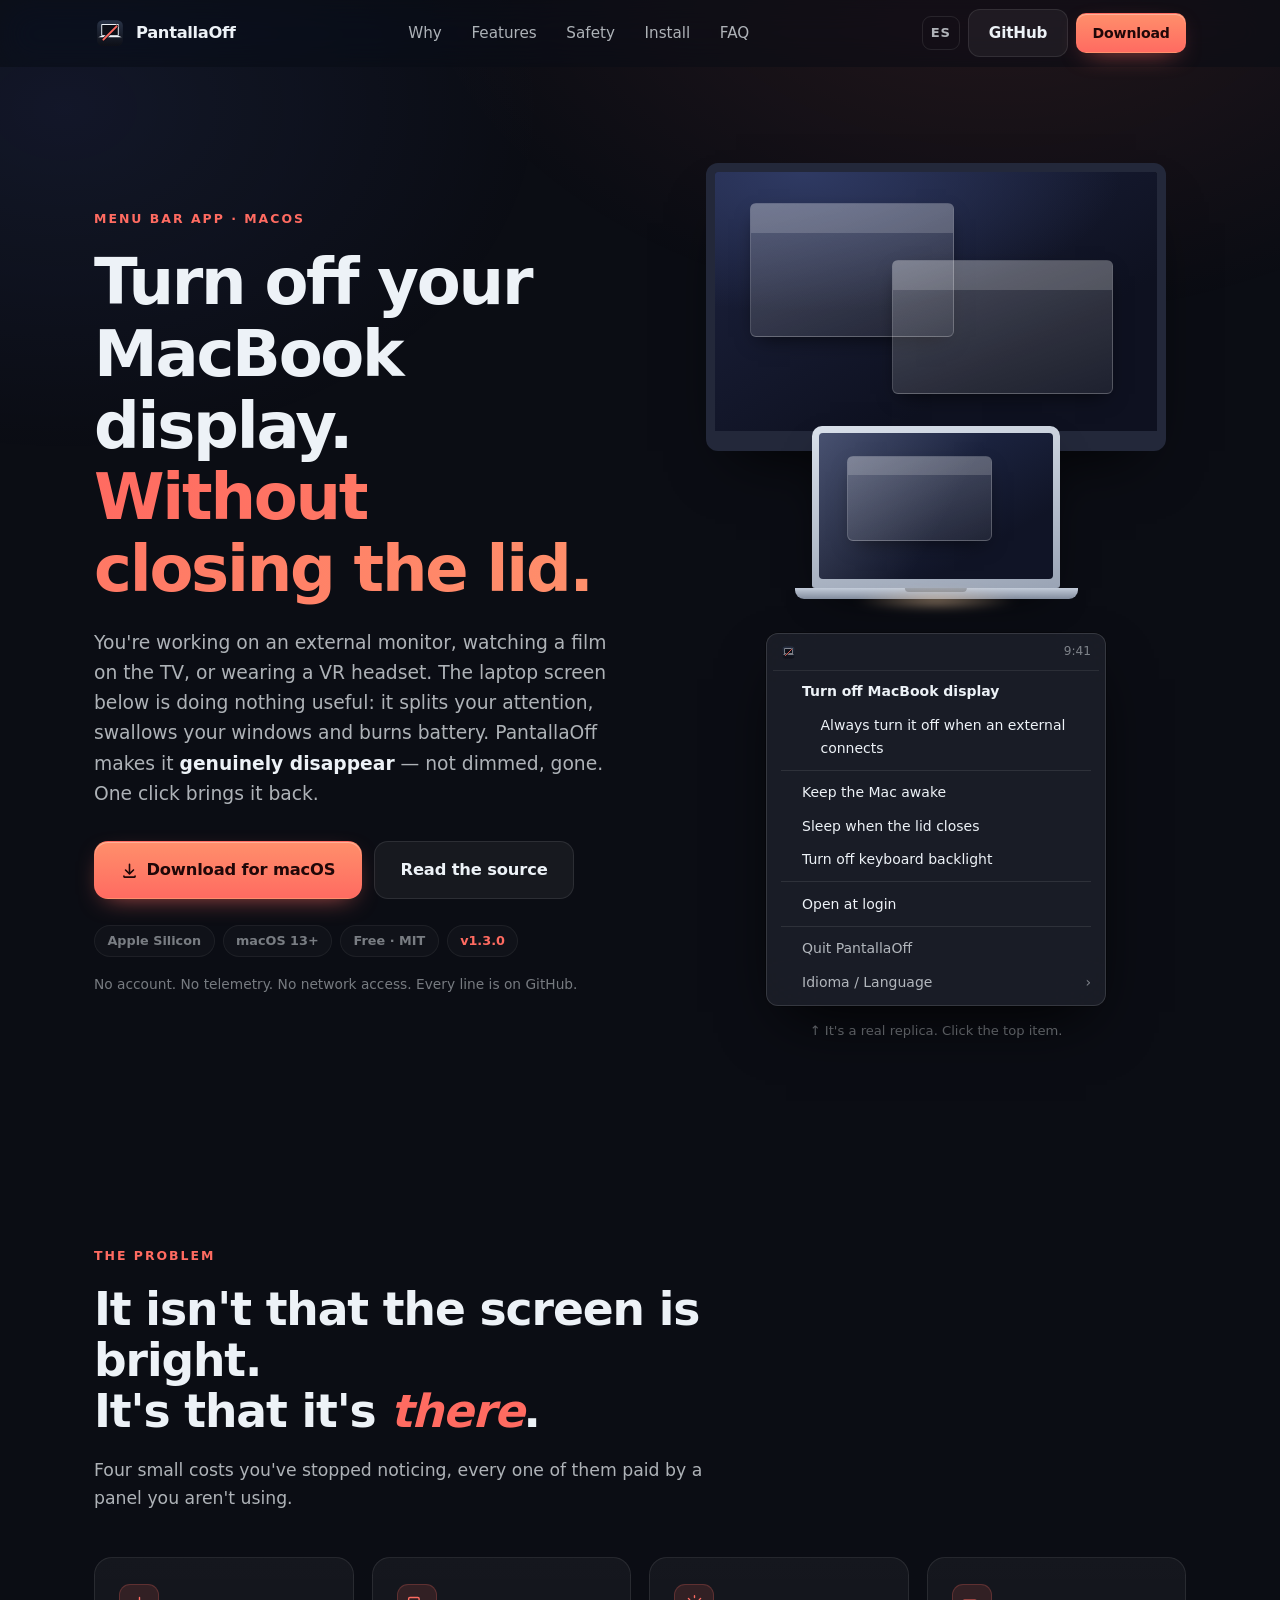
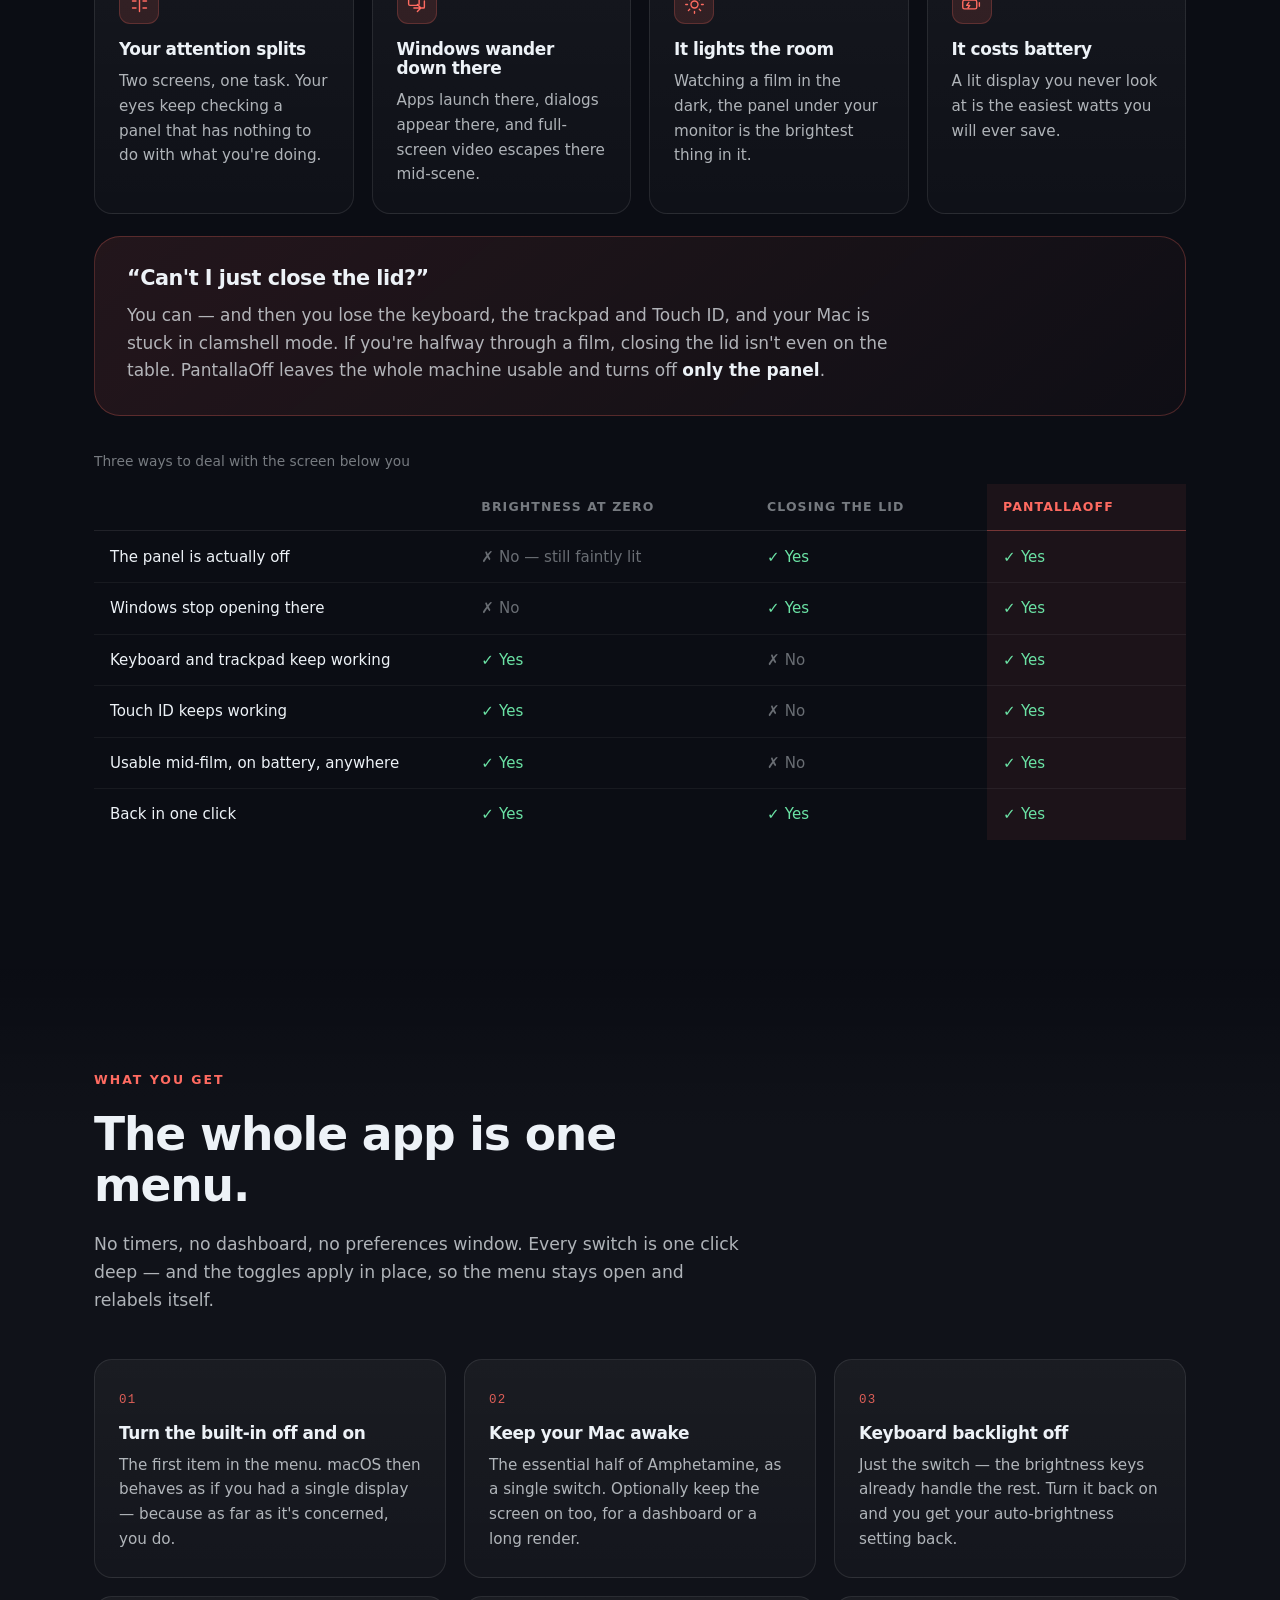
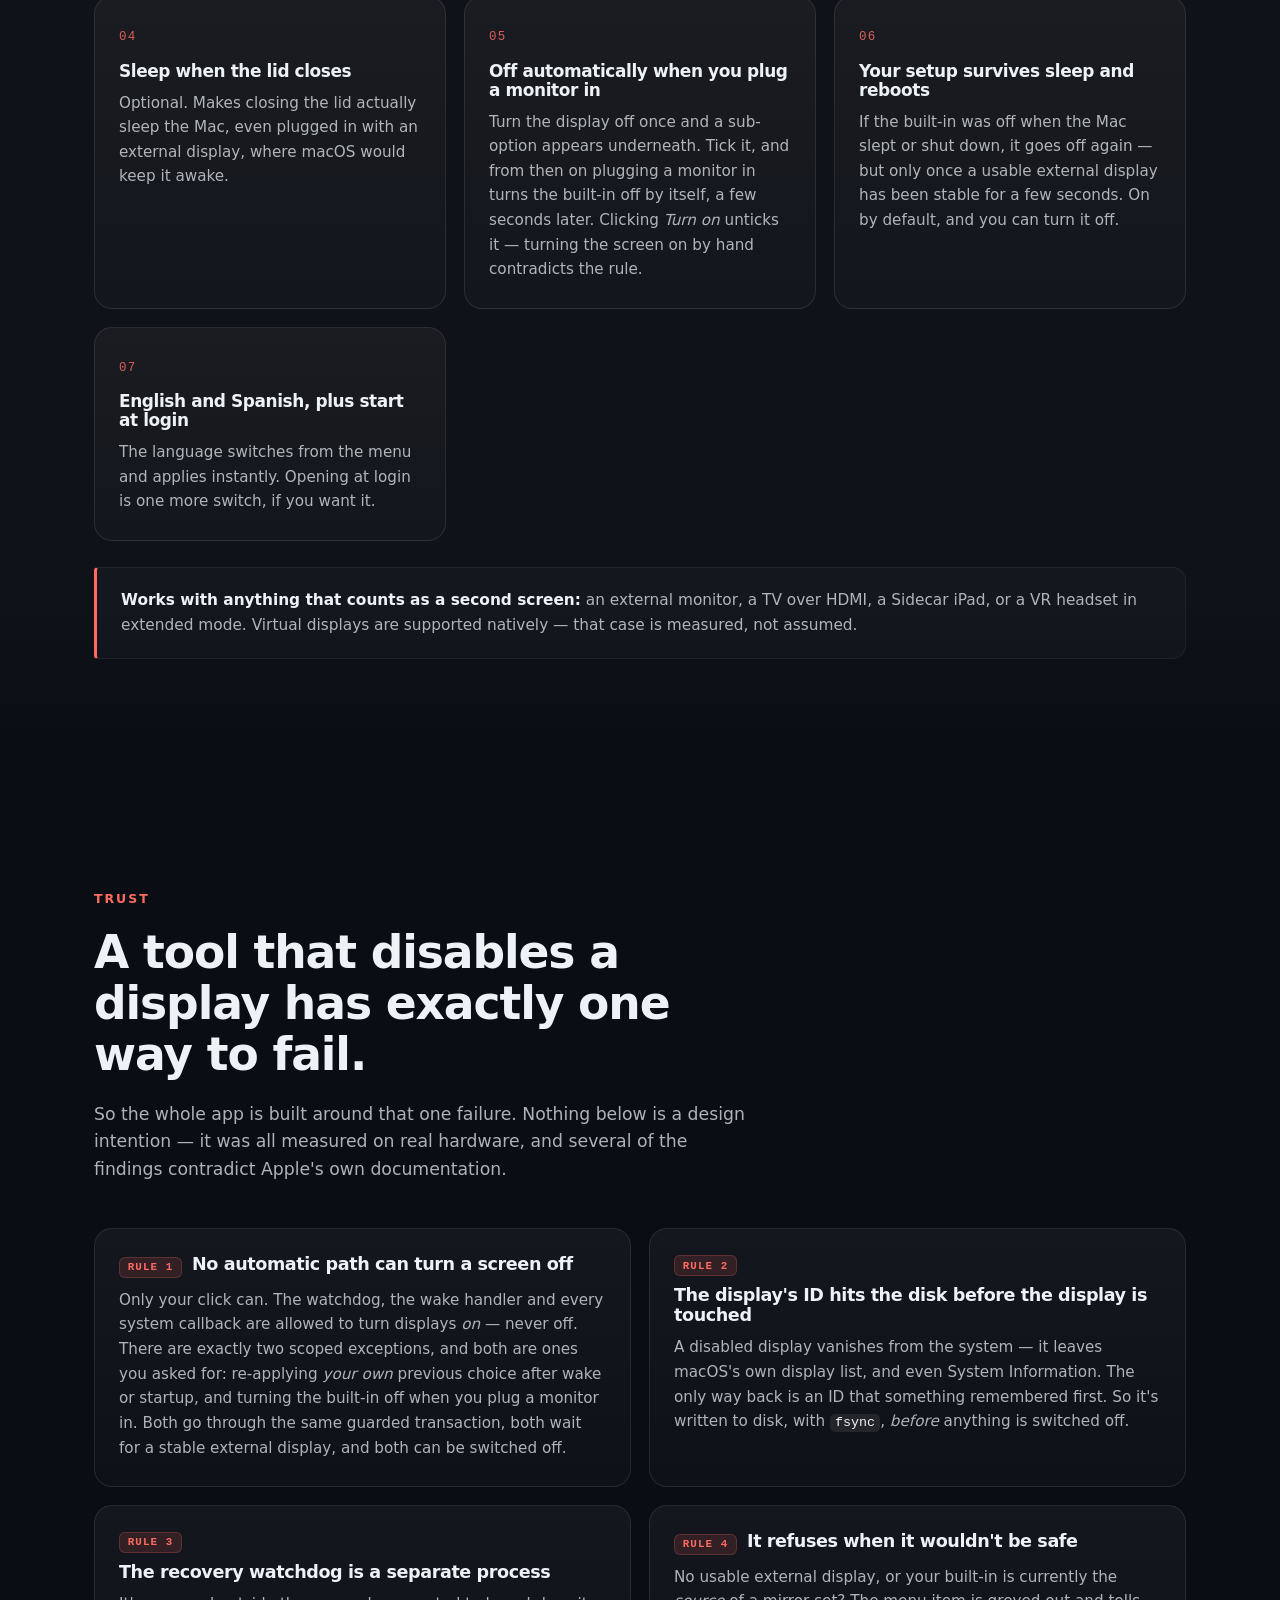
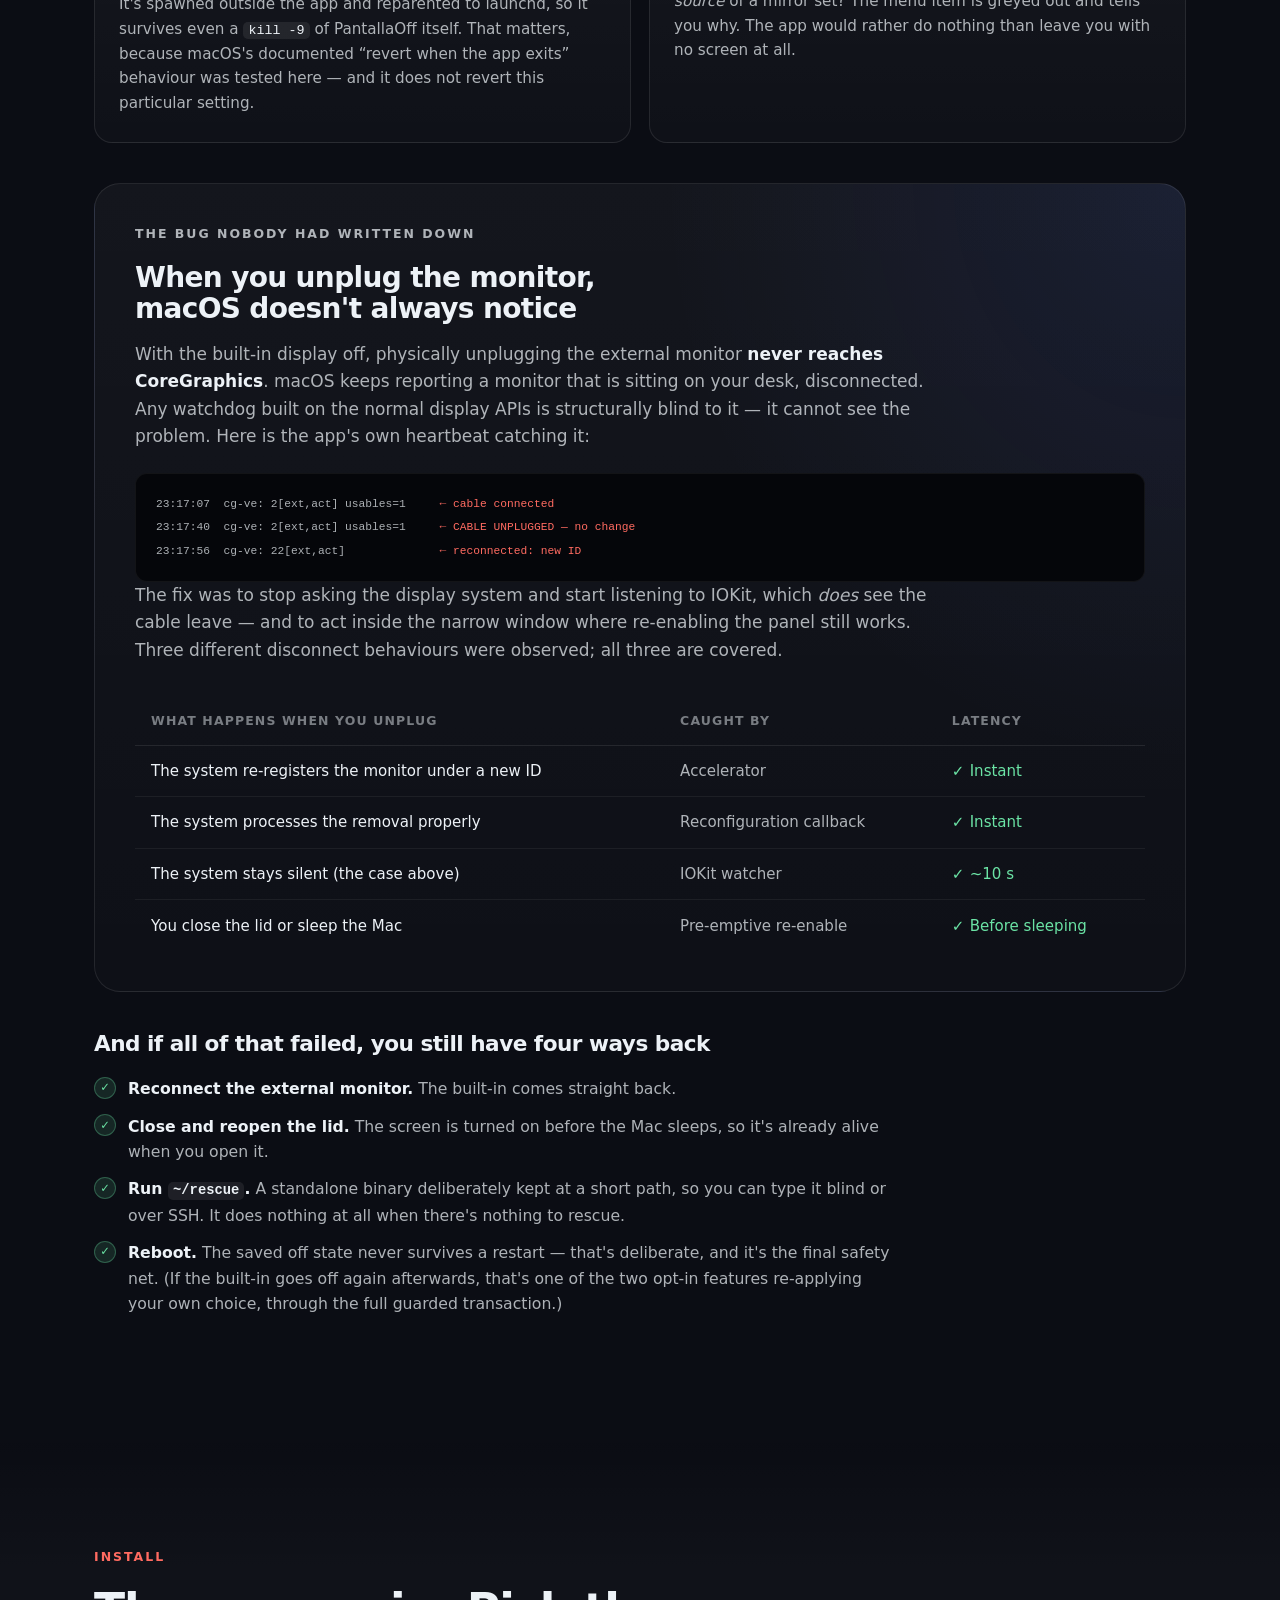
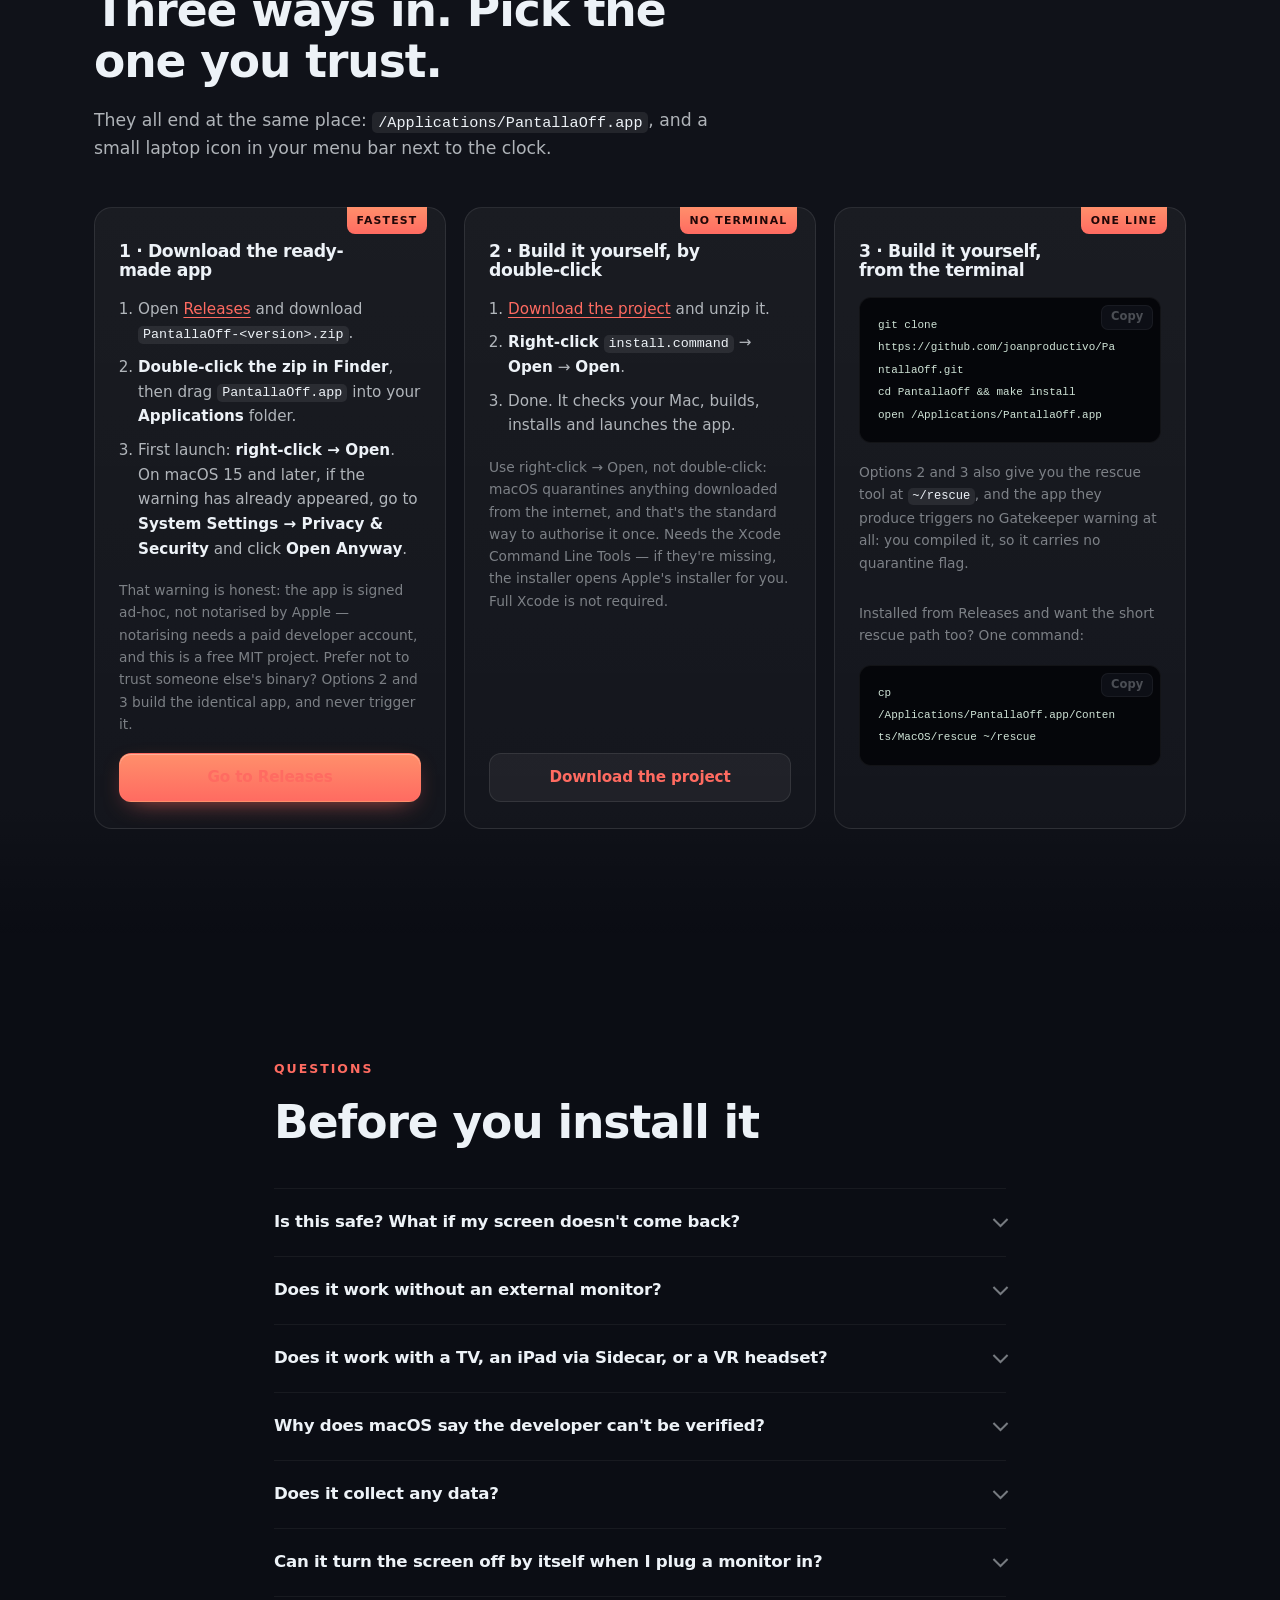
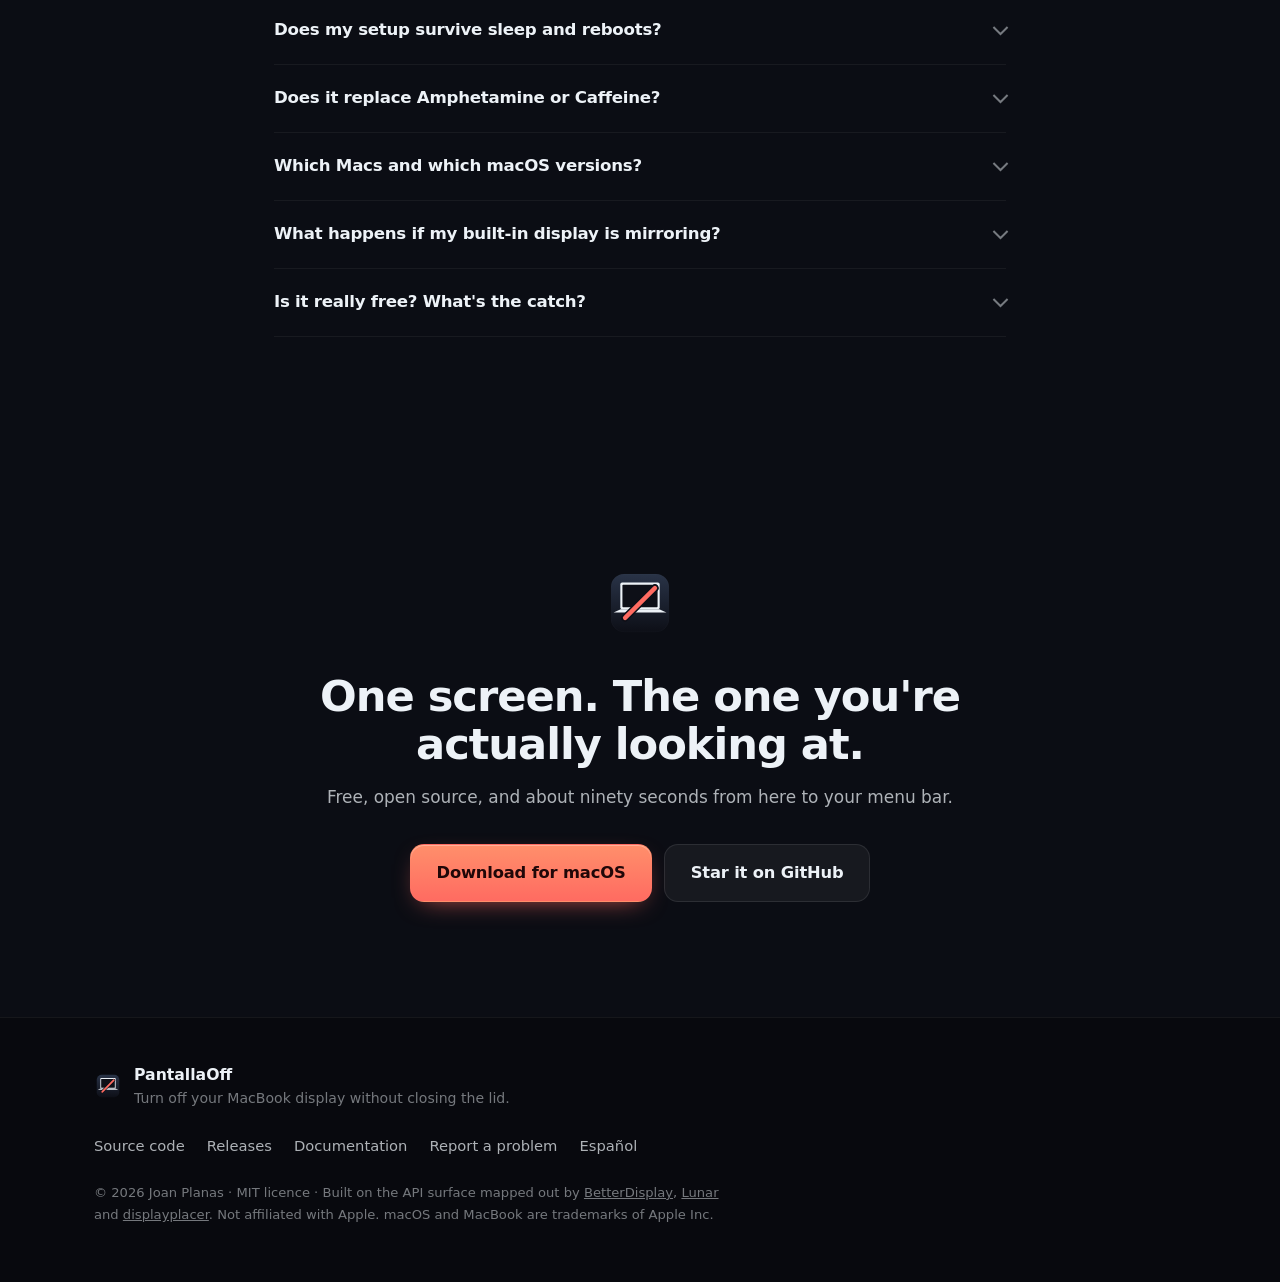
==== commit f3c08c53: "La web presenta el apagado al conectar una externa La maqueta interactiva del menú replica también e" ====
--- a/docs/index.html
+++ b/docs/index.html
@@ -12,10 +12,10 @@
 <meta name="theme-color" content="#0b0d14">
 <meta name="color-scheme" content="dark">
 
-<link rel="canonical" href="https://joanproductivo.github.io/PantallaOff/">
-<link rel="alternate" hreflang="en" href="https://joanproductivo.github.io/PantallaOff/">
-<link rel="alternate" hreflang="es" href="https://joanproductivo.github.io/PantallaOff/es/">
-<link rel="alternate" hreflang="x-default" href="https://joanproductivo.github.io/PantallaOff/">
+<link rel="canonical" href="https://pantallaoff.joanproductivo.com/">
+<link rel="alternate" hreflang="en" href="https://pantallaoff.joanproductivo.com/">
+<link rel="alternate" hreflang="es" href="https://pantallaoff.joanproductivo.com/es/">
+<link rel="alternate" hreflang="x-default" href="https://pantallaoff.joanproductivo.com/">
 
 <meta property="og:type" content="website">
 <meta property="og:site_name" content="PantallaOff">
@@ -23,20 +23,20 @@
 <meta property="og:locale:alternate" content="es_ES">
 <meta property="og:title" content="PantallaOff — Turn off your MacBook display without closing the lid">
 <meta property="og:description" content="One click and the built-in screen is genuinely gone — not dimmed. Keyboard, trackpad and Touch ID keep working. Free and open source.">
-<meta property="og:url" content="https://joanproductivo.github.io/PantallaOff/">
-<meta property="og:image" content="https://joanproductivo.github.io/PantallaOff/assets/og.jpg">
+<meta property="og:url" content="https://pantallaoff.joanproductivo.com/">
+<meta property="og:image" content="https://pantallaoff.joanproductivo.com/assets/og.jpg">
 <meta property="og:image:width" content="1200">
 <meta property="og:image:height" content="630">
 <meta property="og:image:alt" content="PantallaOff — turn off your MacBook display without closing the lid">
 <meta name="twitter:card" content="summary_large_image">
 <meta name="twitter:title" content="PantallaOff — Turn off your MacBook display without closing the lid">
 <meta name="twitter:description" content="One click and the built-in screen is genuinely gone — not dimmed. Keyboard, trackpad and Touch ID keep working. Free and open source.">
-<meta name="twitter:image" content="https://joanproductivo.github.io/PantallaOff/assets/og.jpg">
+<meta name="twitter:image" content="https://pantallaoff.joanproductivo.com/assets/og.jpg">
 
 <link rel="icon" href="assets/icon.svg" type="image/svg+xml">
 <link rel="icon" href="assets/icon-512.png" type="image/png" sizes="512x512">
 <link rel="apple-touch-icon" href="assets/icon-180.png">
-<link rel="stylesheet" href="assets/styles.css">
+<link rel="stylesheet" href="assets/styles.css?v=2">
 </head>
 <body>
 
@@ -93,7 +93,7 @@
         <li>Apple Silicon</li>
         <li>macOS 13+</li>
         <li>Free · MIT</li>
-        <li><span class="version-badge" id="version-badge">v1.2.1</span></li>
+        <li><span class="version-badge" id="version-badge">v1.3.0</span></li>
       </ul>
       <p class="fineprint">No account. No telemetry. No network access. Every line is on GitHub.</p>
     </div>
@@ -128,6 +128,9 @@
         <button type="button" class="menu-item menu-primary" id="menu-toggle" aria-pressed="false">
           <span class="menu-check" aria-hidden="true"></span>
           <span class="menu-label">Turn off MacBook display</span>
+        </button>
+        <button type="button" class="menu-item menu-sub" id="menu-autooff" data-toggle aria-pressed="false" hidden>
+          <span class="menu-check" aria-hidden="true"></span><span class="menu-label">Always turn it off when an external connects</span>
         </button>
         <hr>
         <button type="button" class="menu-item" data-toggle aria-pressed="false">
@@ -260,11 +263,16 @@
       </article>
       <article class="card feature">
         <span class="feature-num">05</span>
+        <h3>Off automatically when you plug a monitor in</h3>
+        <p>Turn the display off once and a sub-option appears underneath. Tick it, and from then on plugging a monitor in turns the built-in off by itself, a few seconds later. Clicking <em>Turn on</em> unticks it — turning the screen on by hand contradicts the rule.</p>
+      </article>
+      <article class="card feature">
+        <span class="feature-num">06</span>
         <h3>Your setup survives sleep and reboots</h3>
         <p>If the built-in was off when the Mac slept or shut down, it goes off again — but only once a usable external display has been stable for a few seconds. On by default, and you can turn it off.</p>
       </article>
       <article class="card feature">
-        <span class="feature-num">06</span>
+        <span class="feature-num">07</span>
         <h3>English and Spanish, plus start at login</h3>
         <p>The language switches from the menu and applies instantly. Opening at login is one more switch, if you want it.</p>
       </article>
@@ -294,9 +302,10 @@
         <h3><span class="pillar-tag">Rule 1</span> No automatic path can turn a screen off</h3>
         <p>
           Only your click can. The watchdog, the wake handler and every system callback are allowed
-          to turn displays <em>on</em> — never off. There is exactly one scoped exception, and it's
-          the one you asked for: re-applying <em>your own</em> previous choice after wake or startup,
-          through the same guarded transaction. You can switch it off.
+          to turn displays <em>on</em> — never off. There are exactly two scoped exceptions, and both
+          are ones you asked for: re-applying <em>your own</em> previous choice after wake or startup,
+          and turning the built-in off when you plug a monitor in. Both go through the same guarded
+          transaction, both wait for a stable external display, and both can be switched off.
         </p>
       </article>
       <article class="card pillar">
@@ -363,7 +372,7 @@
         <li><strong>Reconnect the external monitor.</strong> The built-in comes straight back.</li>
         <li><strong>Close and reopen the lid.</strong> The screen is turned on before the Mac sleeps, so it's already alive when you open it.</li>
         <li><strong>Run <code>~/rescue</code>.</strong> A standalone binary deliberately kept at a short path, so you can type it blind or over SSH. It does nothing at all when there's nothing to rescue.</li>
-        <li><strong>Reboot.</strong> The off state never survives a restart — that's deliberate, and it's the final safety net.</li>
+        <li><strong>Reboot.</strong> The saved off state never survives a restart — that's deliberate, and it's the final safety net. (If the built-in goes off again afterwards, that's one of the two opt-in features re-applying your own choice, through the full guarded transaction.)</li>
       </ul>
     </div>
   </div>
@@ -451,7 +460,7 @@
       <details>
         <summary>Is this safe? What if my screen doesn't come back?</summary>
         <div class="faq-body">
-          <p>It's the question the app is designed around. No automatic path can ever turn a display off — only your click. The display's ID is written to disk before anything is switched off, a recovery watchdog runs in a separate process that survives the app being killed, and an IOKit watcher catches the one case macOS itself misses. If everything failed at once you still have four ways back: reconnect the monitor, close and reopen the lid, run <code>~/rescue</code>, or reboot — the off state never survives a restart.</p>
+          <p>It's the question the app is designed around. No automatic path can turn a display off on its own — only your click, or one of the two opt-in features re-applying a choice you already made, through the very same guarded transaction. The display's ID is written to disk before anything is switched off, a recovery watchdog runs in a separate process that survives the app being killed, and an IOKit watcher catches the one case macOS itself misses. If everything failed at once you still have four ways back: reconnect the monitor, close and reopen the lid, run <code>~/rescue</code>, or reboot — the off state never survives a restart.</p>
         </div>
       </details>
       <details>
@@ -476,6 +485,12 @@
         <summary>Does it collect any data?</summary>
         <div class="faq-body">
           <p>None. There is no account, no analytics and no network access. In normal operation it doesn't even write a log file — events stay in a small in-memory buffer, and only reach the disk if something actually goes wrong, so that a black screen can be diagnosed afterwards.</p>
+        </div>
+      </details>
+      <details>
+        <summary>Can it turn the screen off by itself when I plug a monitor in?</summary>
+        <div class="faq-body">
+          <p>Yes, and it's off by default. Turn the display off once and a sub-option appears right underneath the menu item; tick it, and from then on plugging a monitor in turns the built-in off by itself a few seconds later — through the same guarded transaction as your click, so if there's no stable external display at that moment, nothing happens. The tick is remembered across reboots. Clicking <em>Turn on MacBook display</em> unticks it, because turning the screen on by hand contradicts the rule. Physical monitors only: virtual displays (VR headsets, Sidecar) don't trigger it.</p>
         </div>
       </details>
       <details>
@@ -559,7 +574,7 @@
   <button type="button" class="nudge-close" aria-label="Dismiss">×</button>
 </div>
 
-<script src="assets/app.js" defer></script>
+<script src="assets/app.js?v=2" defer></script>
 
 <script type="application/ld+json">
 {
@@ -568,17 +583,17 @@
     {
       "@type": "SoftwareApplication",
       "name": "PantallaOff",
-      "url": "https://joanproductivo.github.io/PantallaOff/",
+      "url": "https://pantallaoff.joanproductivo.com/",
       "applicationCategory": "UtilitiesApplication",
       "operatingSystem": "macOS 13.0 or later, Apple Silicon",
-      "softwareVersion": "1.2.1",
+      "softwareVersion": "1.3.0",
       "description": "Menu bar app for macOS that turns off a MacBook's built-in display with one click, without closing the lid, while the keyboard, trackpad and Touch ID keep working.",
       "downloadUrl": "https://github.com/joanproductivo/PantallaOff/releases/latest",
       "softwareHelp": "https://github.com/joanproductivo/PantallaOff#readme",
       "license": "https://opensource.org/licenses/MIT",
       "isAccessibleForFree": true,
       "inLanguage": ["en", "es"],
-      "image": "https://joanproductivo.github.io/PantallaOff/assets/og.jpg",
+      "image": "https://pantallaoff.joanproductivo.com/assets/og.jpg",
       "author": { "@type": "Person", "name": "Joan Planas" },
       "offers": { "@type": "Offer", "price": "0", "priceCurrency": "USD" },
       "featureList": [
@@ -586,6 +601,7 @@
         "Keep the Mac awake, optionally with the display on",
         "Turn the keyboard backlight off and on",
         "Sleep when the lid closes, even with an external display connected",
+        "Turn the built-in off automatically when an external display is connected",
         "Restore the display setup after wake or startup",
         "Start at login",
         "English and Spanish interface"
@@ -595,7 +611,7 @@
       "@type": "FAQPage",
       "mainEntity": [
         { "@type": "Question", "name": "Is this safe? What if my screen doesn't come back?",
-          "acceptedAnswer": { "@type": "Answer", "text": "No automatic path can turn a display off — only your click. The display's ID is written to disk before anything is switched off, a recovery watchdog runs in a separate process that survives the app being killed, and an IOKit watcher catches the case macOS itself misses. There are four ways back: reconnect the monitor, close and reopen the lid, run ~/rescue, or reboot — the off state never survives a restart." } },
+          "acceptedAnswer": { "@type": "Answer", "text": "No automatic path can turn a display off on its own — only your click, or one of the two opt-in features re-applying a choice you already made, through the same guarded transaction. The display's ID is written to disk before anything is switched off, a recovery watchdog runs in a separate process that survives the app being killed, and an IOKit watcher catches the case macOS itself misses. There are four ways back: reconnect the monitor, close and reopen the lid, run ~/rescue, or reboot — the off state never survives a restart." } },
         { "@type": "Question", "name": "Does it work without an external monitor?",
           "acceptedAnswer": { "@type": "Answer", "text": "No, deliberately. With no usable second display, turning off the built-in would leave you with no screen at all, and at zero active displays macOS cannot bring a panel back by software. The menu item greys itself out and explains why." } },
         { "@type": "Question", "name": "Does it work with a TV, an iPad via Sidecar, or a VR headset?",
--- a/docs/assets/styles.css
+++ b/docs/assets/styles.css
@@ -630,3 +630,6 @@
   .card, .callout, .zombie, .note { border-color: #ccc; background: none; }
   a { color: #000; }
 }
+
+/* Sub-opción del menú: cuelga del ítem principal, sangrada como en la app. */
+.menu-item.menu-sub .menu-label { padding-left: 1.15rem; }
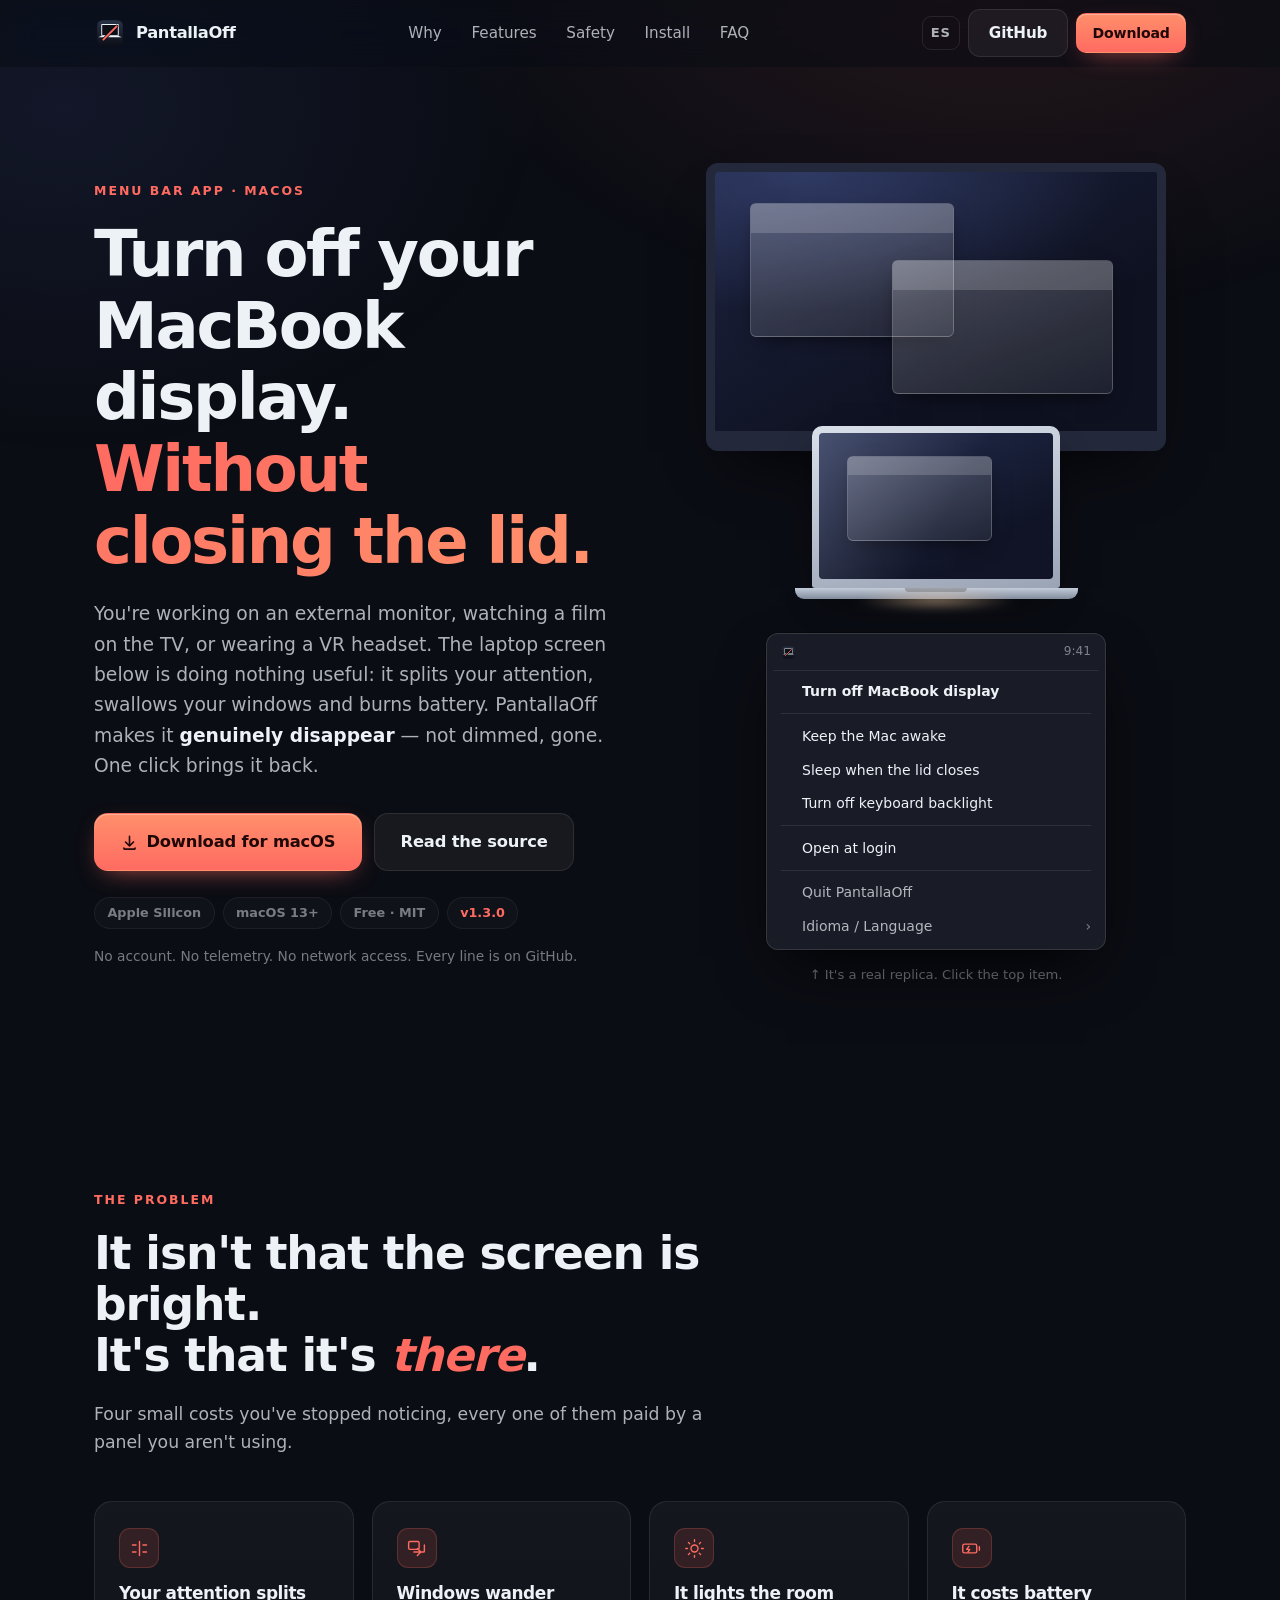
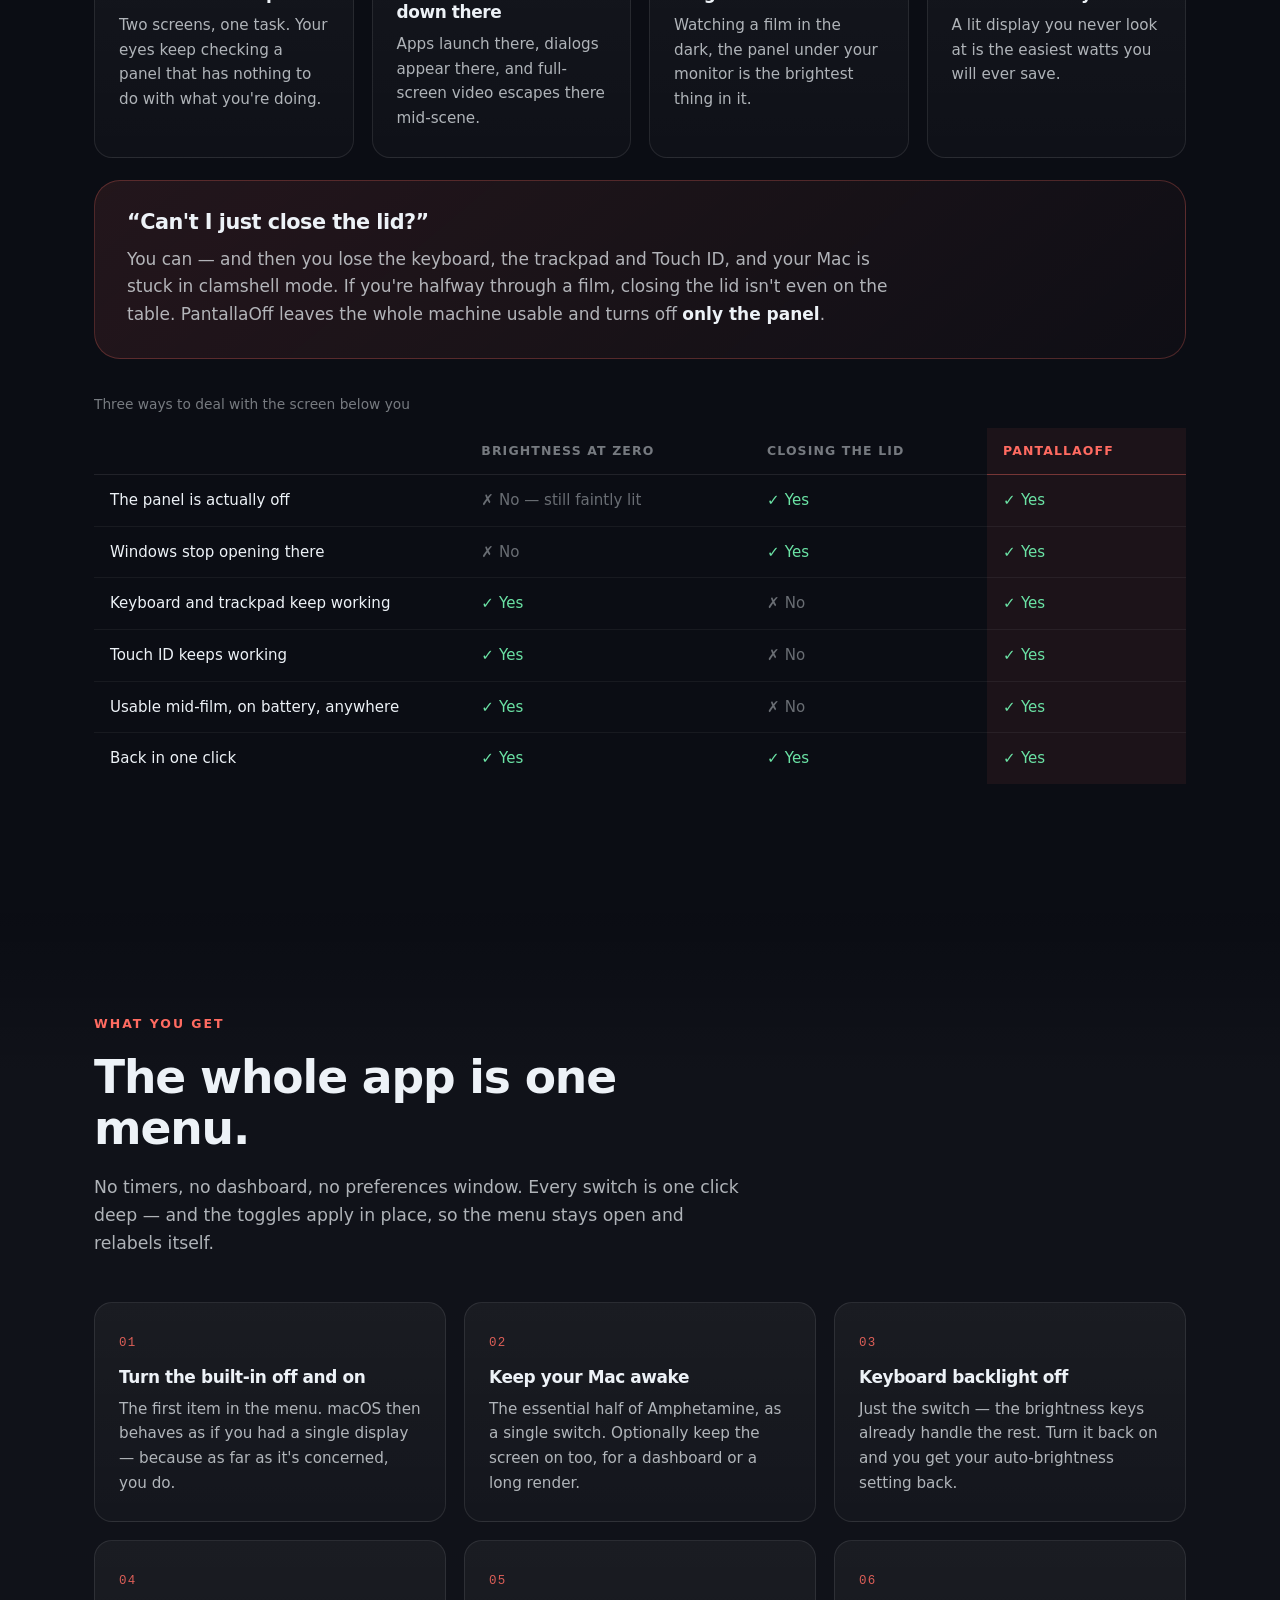
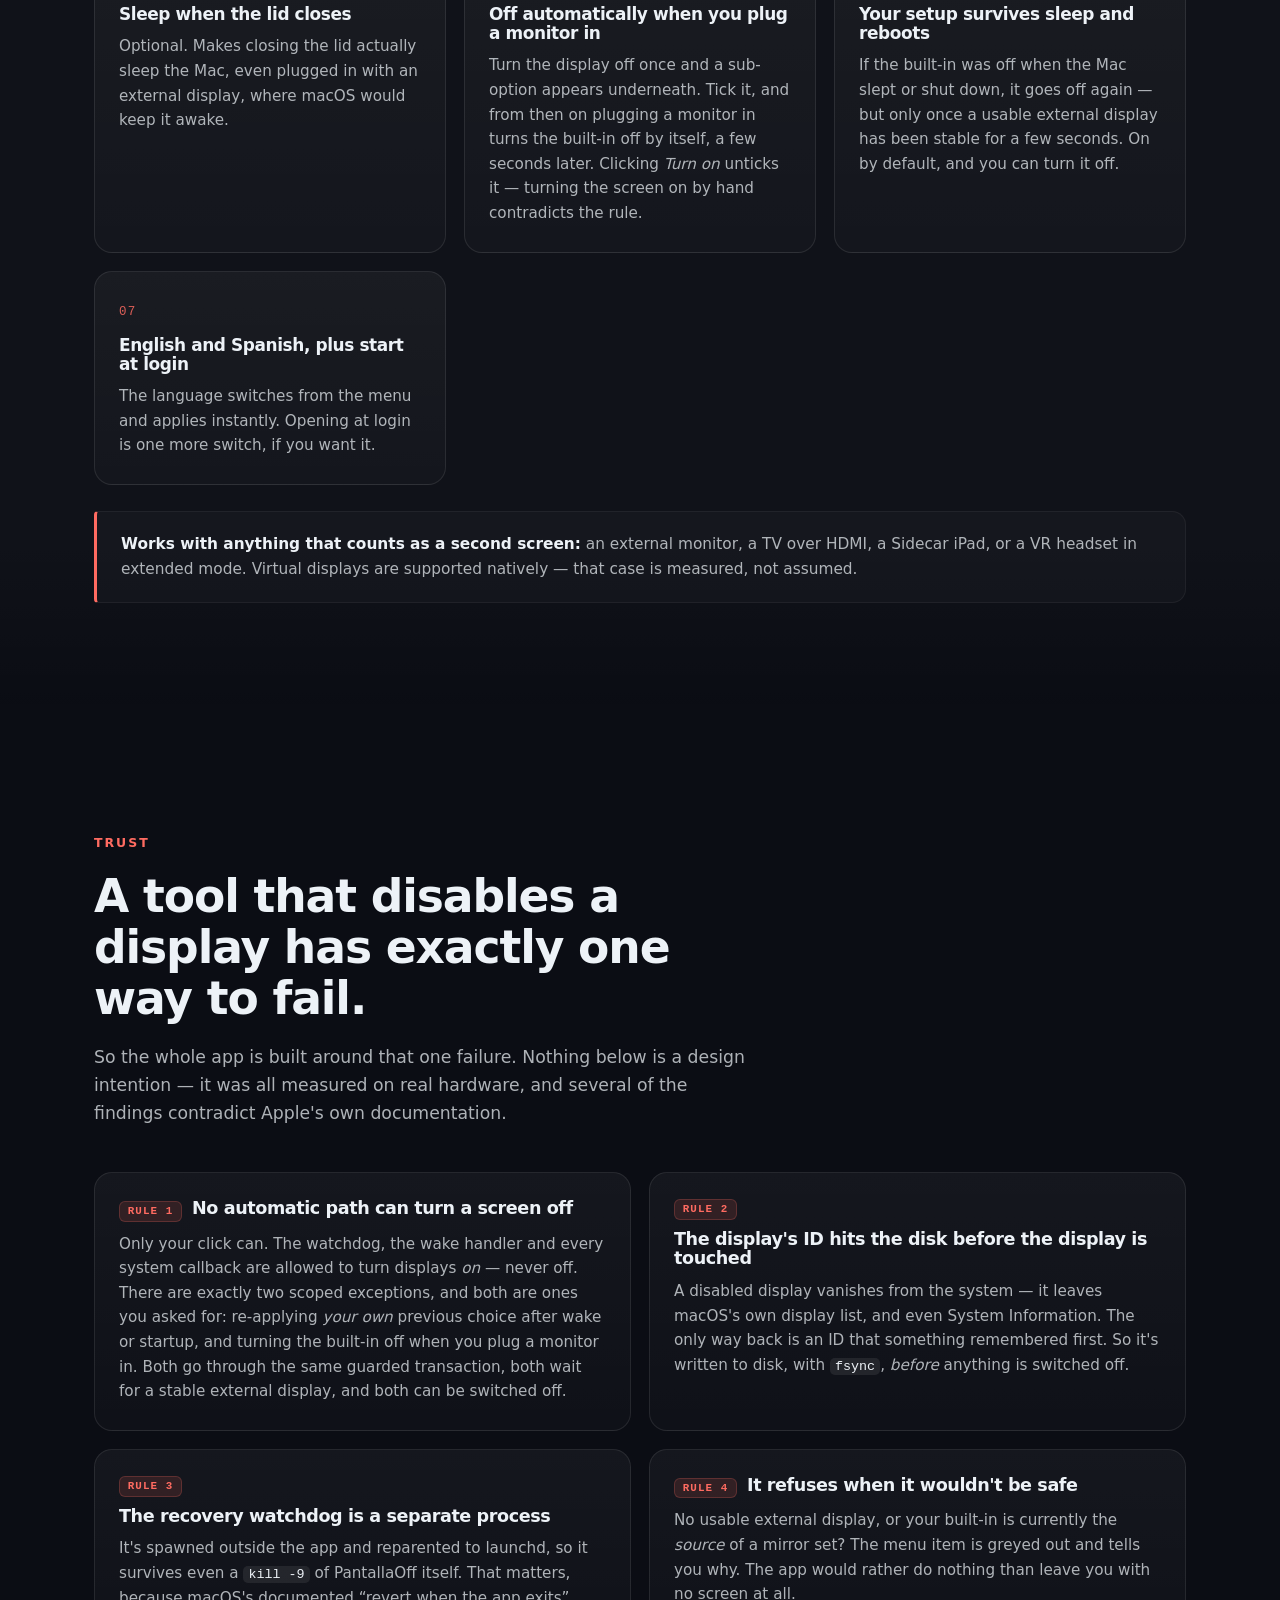
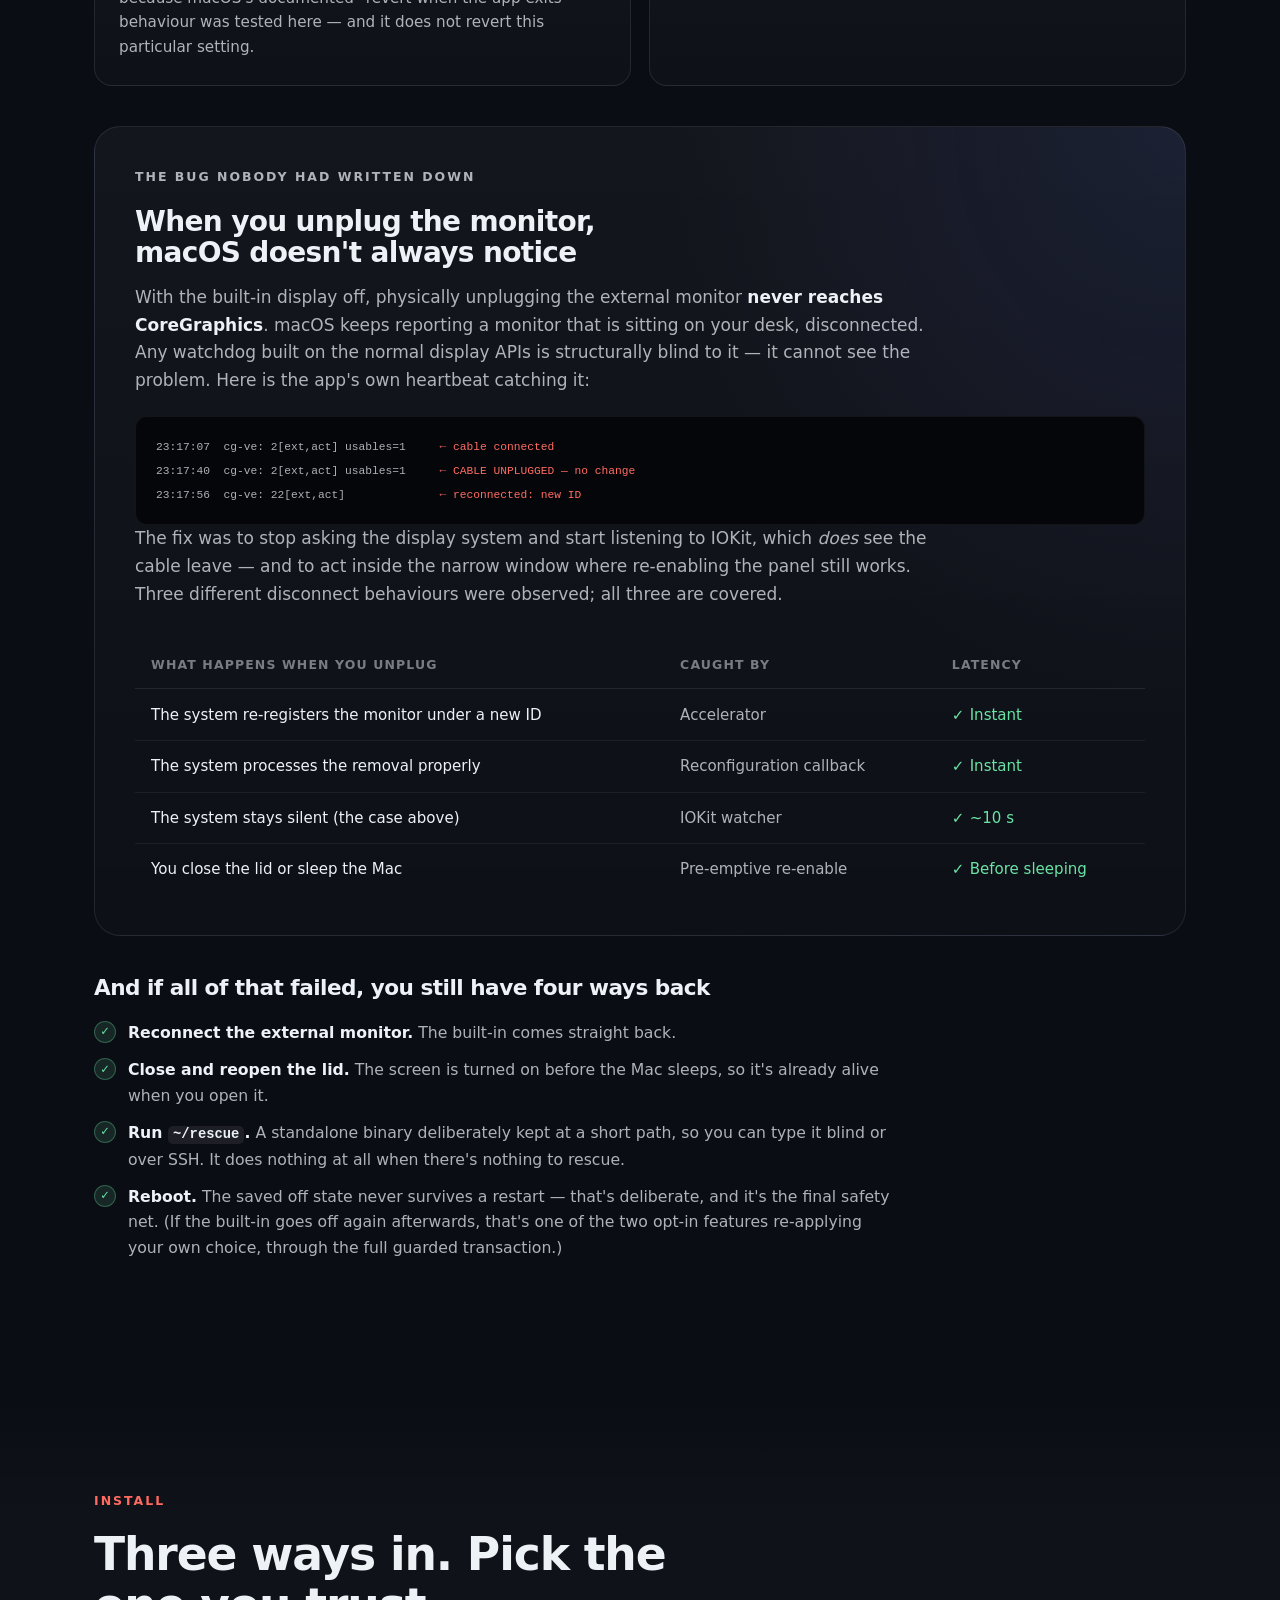
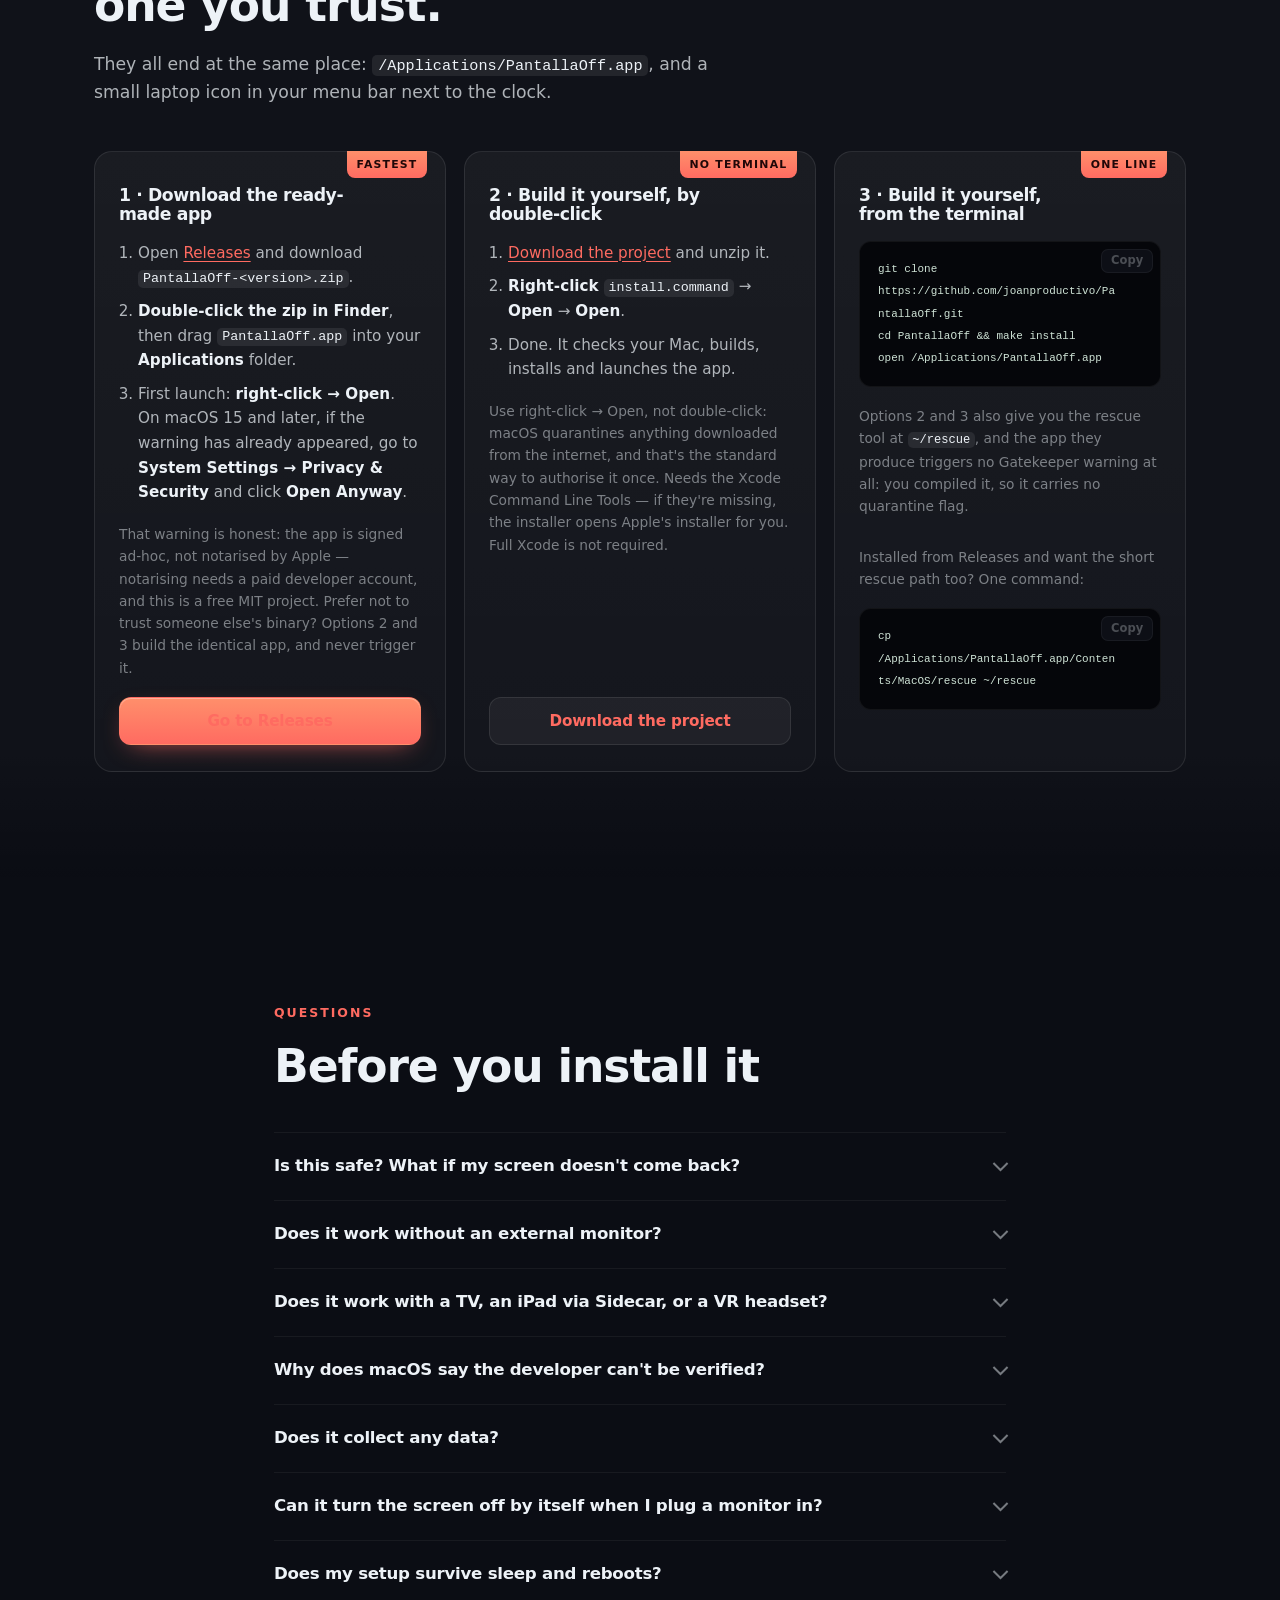
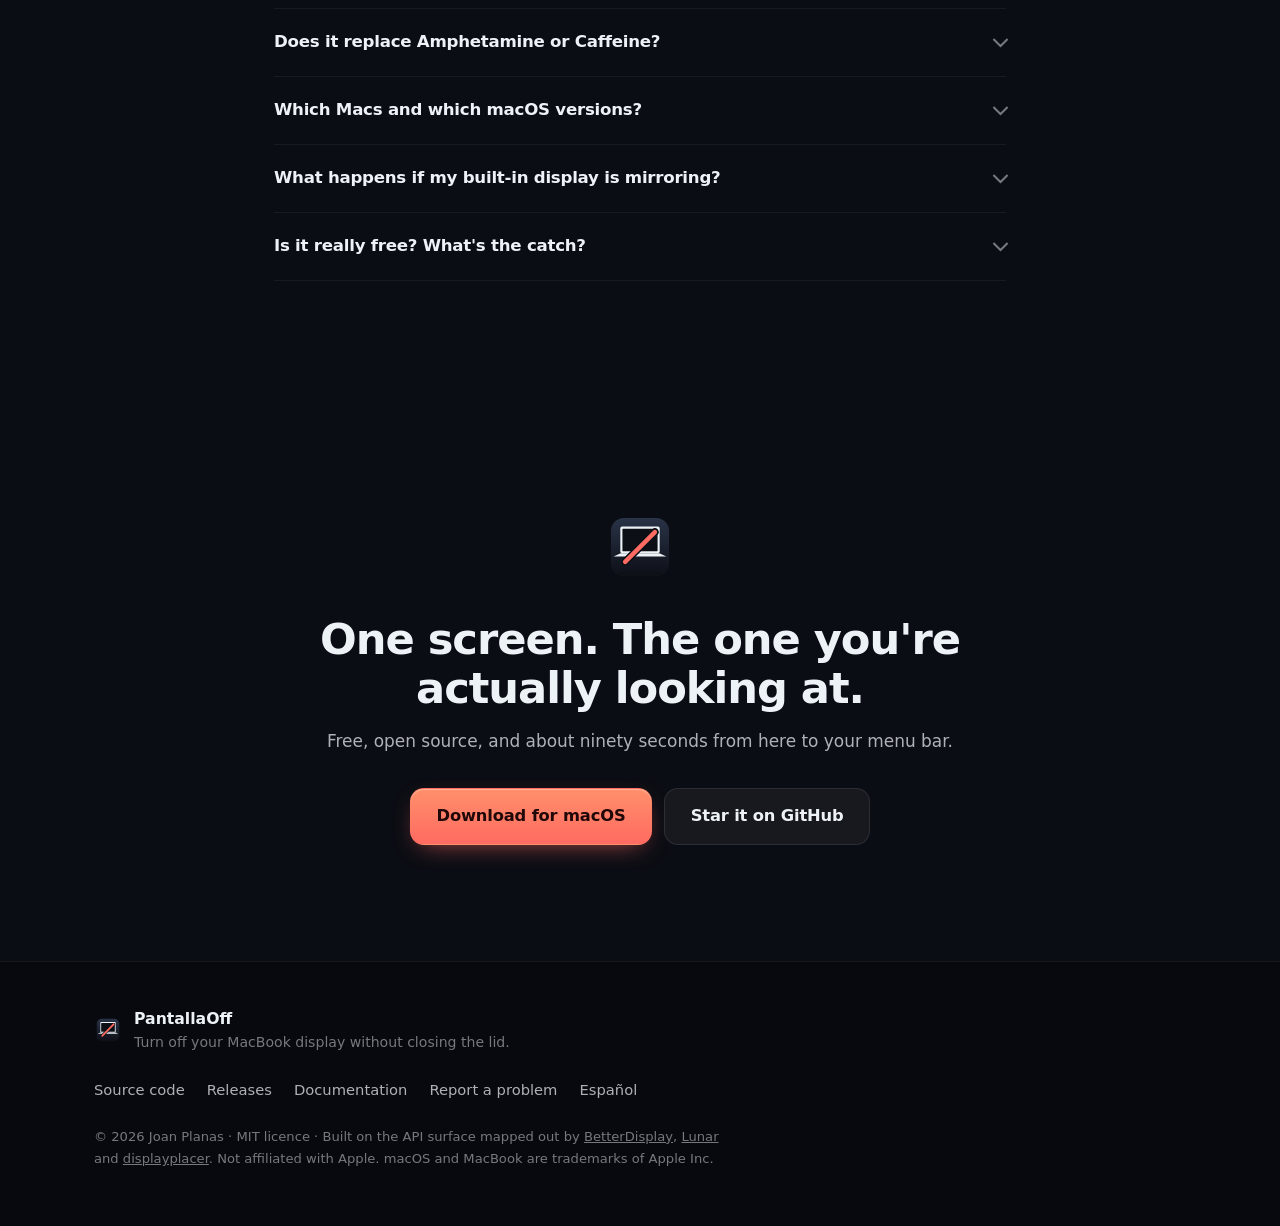
==== commit a4ed0f2e: "La sub-opción de la web sí se oculta con la pantalla encendida Se veía siempre. `.menu-item` declara" ====
--- a/docs/index.html
+++ b/docs/index.html
@@ -36,7 +36,7 @@
 <link rel="icon" href="assets/icon.svg" type="image/svg+xml">
 <link rel="icon" href="assets/icon-512.png" type="image/png" sizes="512x512">
 <link rel="apple-touch-icon" href="assets/icon-180.png">
-<link rel="stylesheet" href="assets/styles.css?v=2">
+<link rel="stylesheet" href="assets/styles.css?v=3">
 </head>
 <body>
 
@@ -574,7 +574,7 @@
   <button type="button" class="nudge-close" aria-label="Dismiss">×</button>
 </div>
 
-<script src="assets/app.js?v=2" defer></script>
+<script src="assets/app.js?v=3" defer></script>
 
 <script type="application/ld+json">
 {
--- a/docs/assets/styles.css
+++ b/docs/assets/styles.css
@@ -633,3 +633,6 @@
 
 /* Sub-opción del menú: cuelga del ítem principal, sangrada como en la app. */
 .menu-item.menu-sub .menu-label { padding-left: 1.15rem; }
+/* `display: flex` en .menu-item pisa el display:none que el navegador da a
+   [hidden], así que sin esto la fila se ve siempre. Mismo caso que .lang-nudge. */
+.menu-item[hidden] { display: none; }
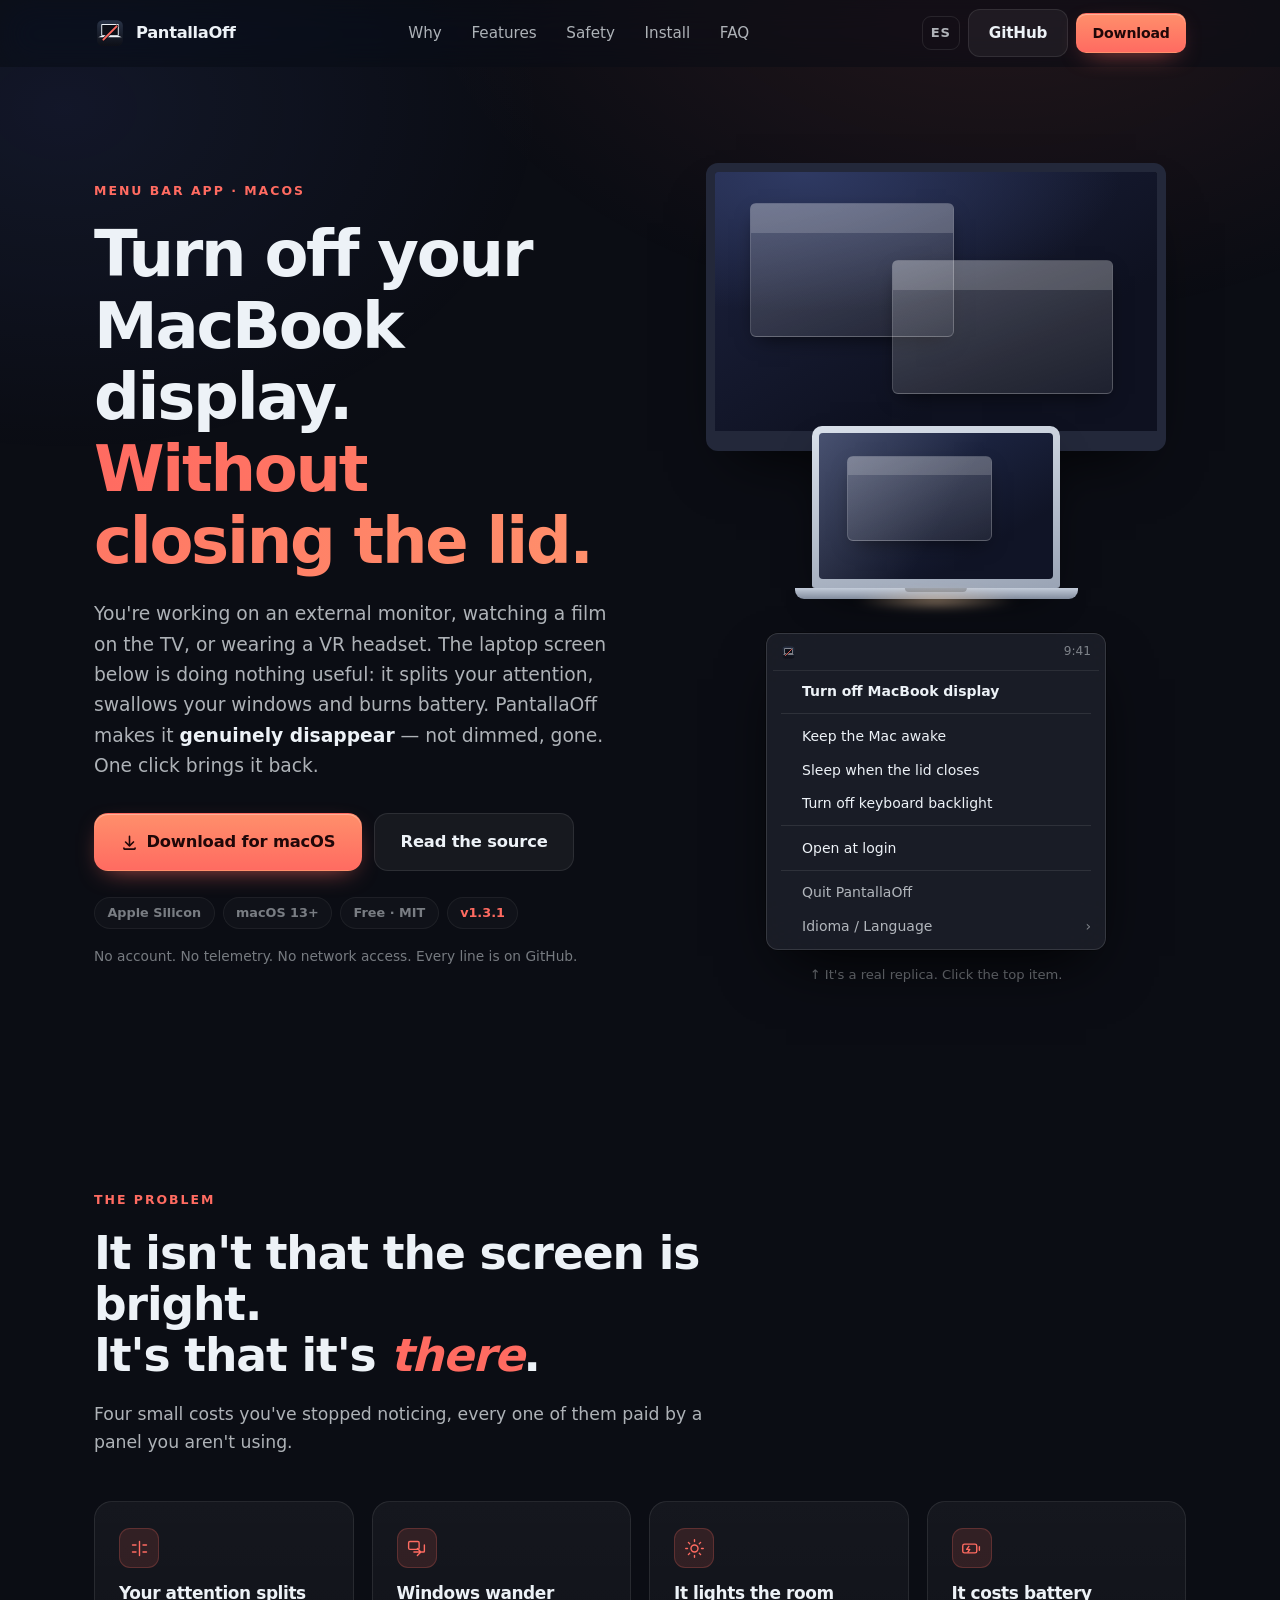
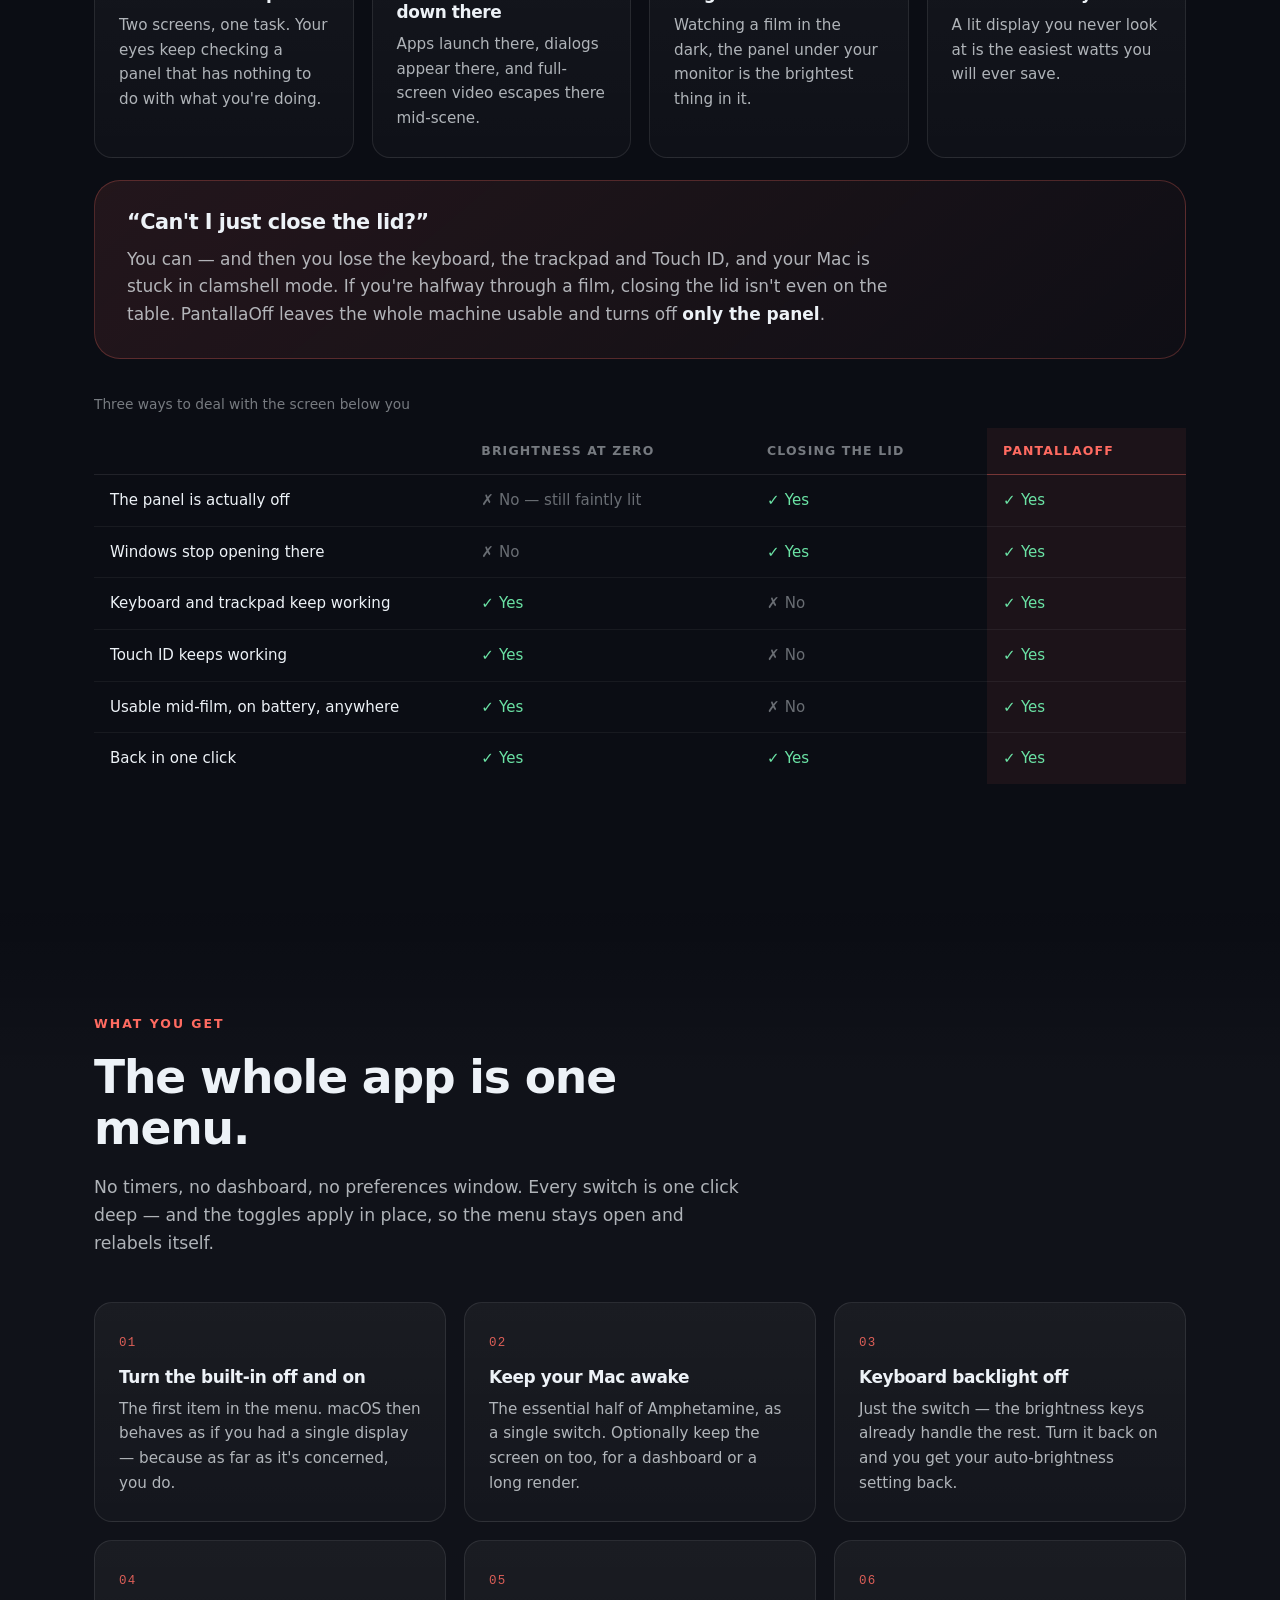
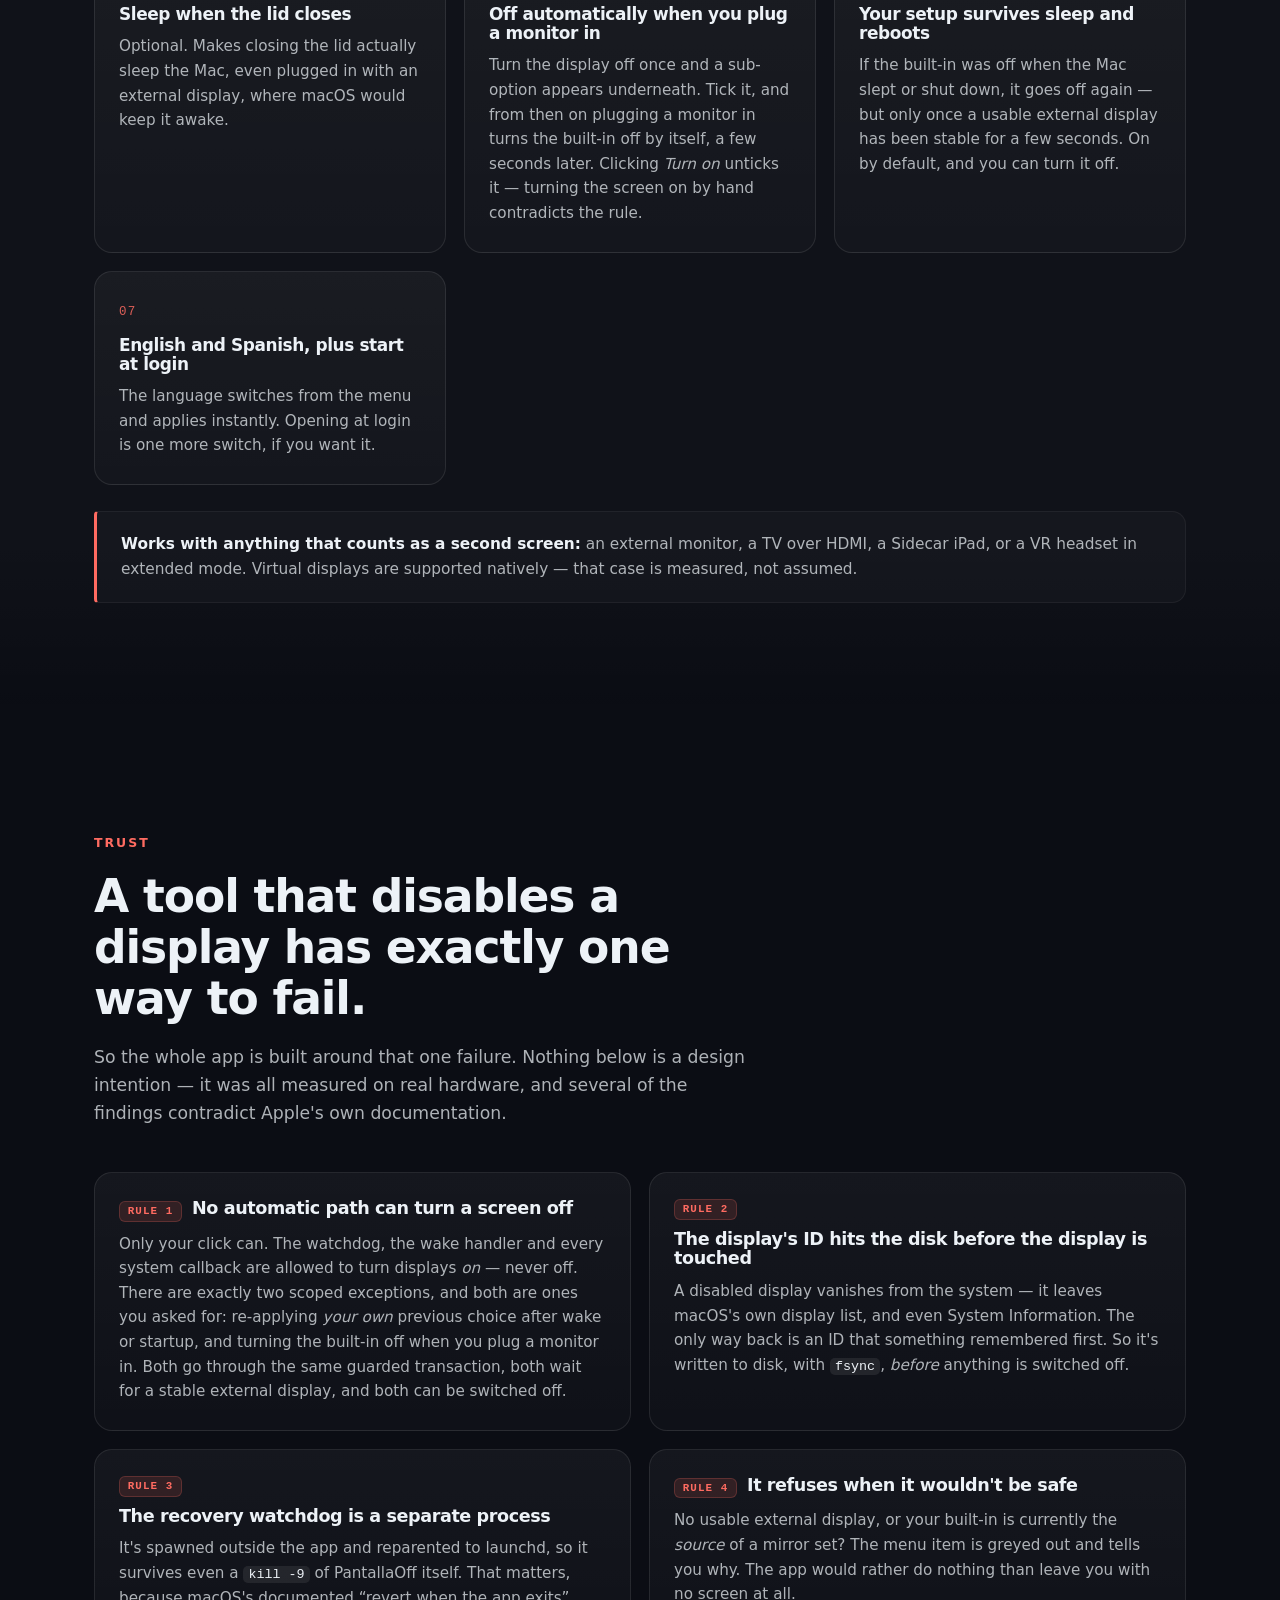
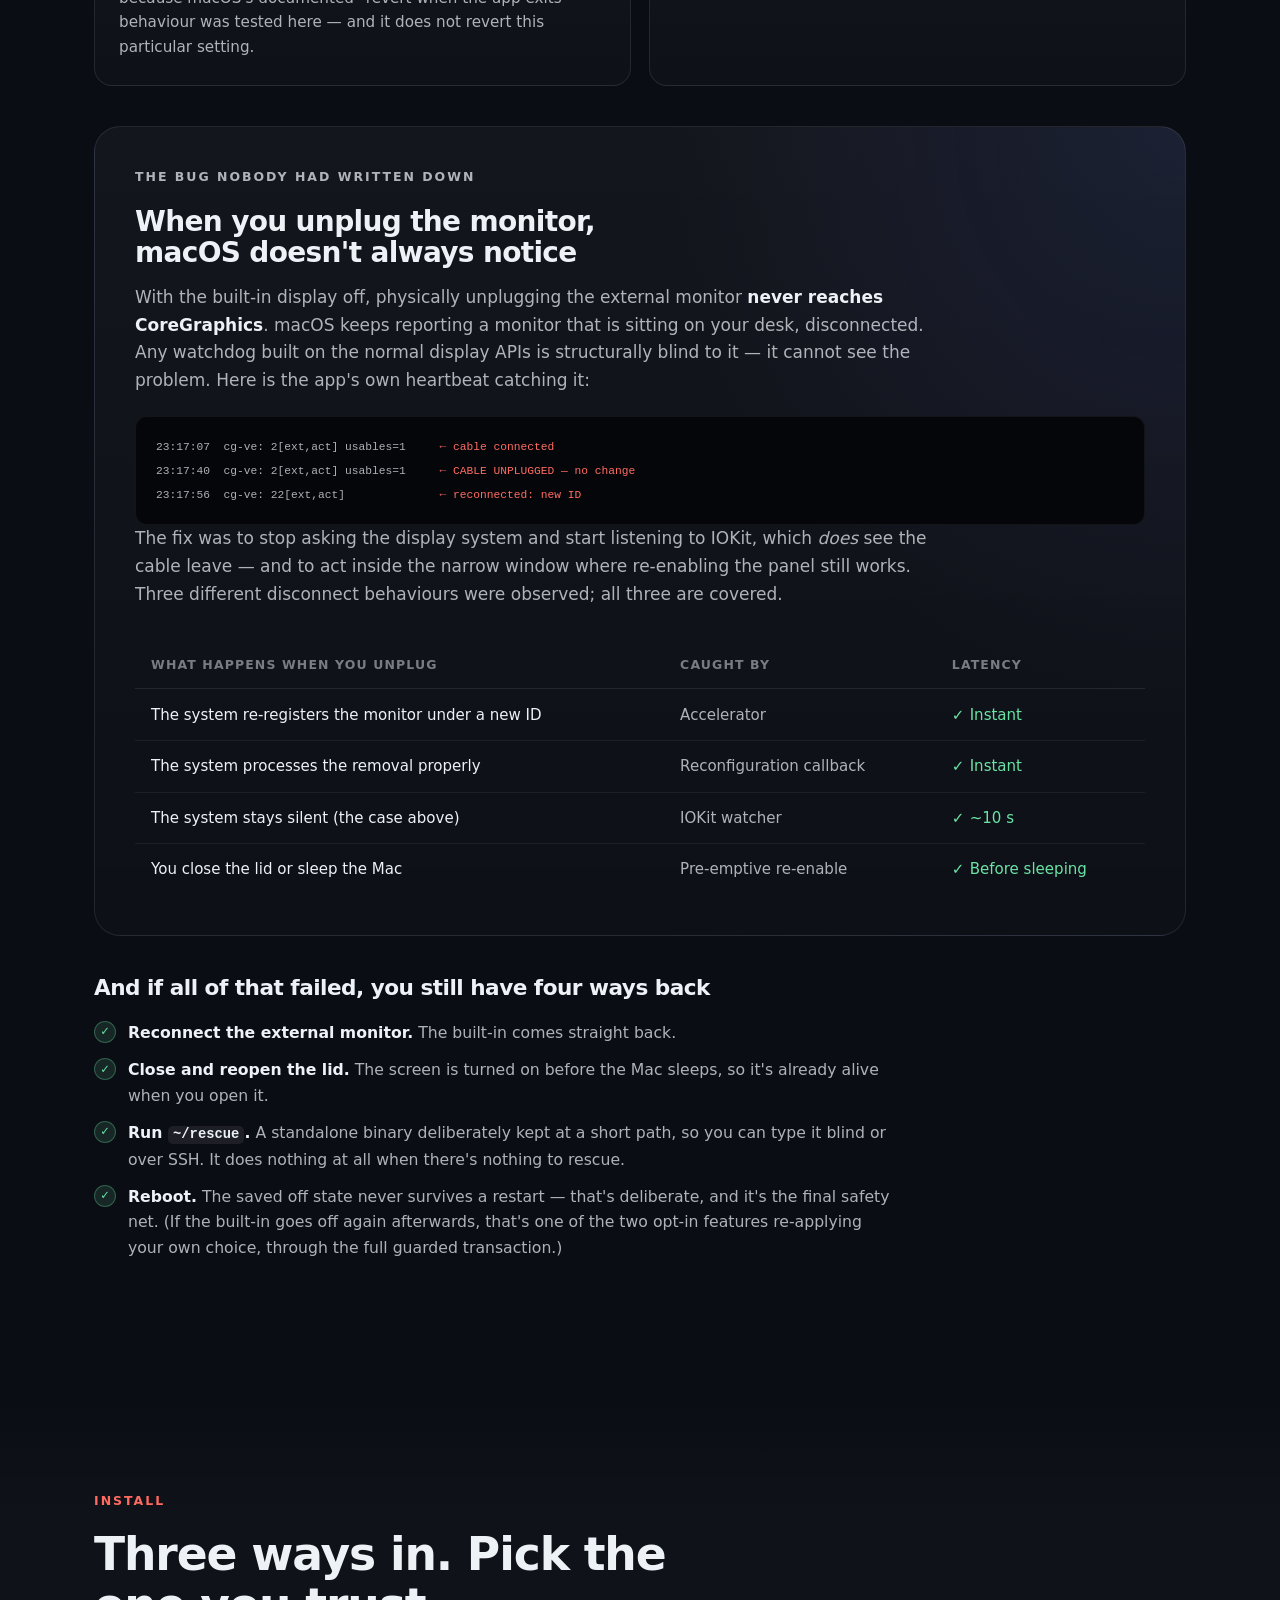
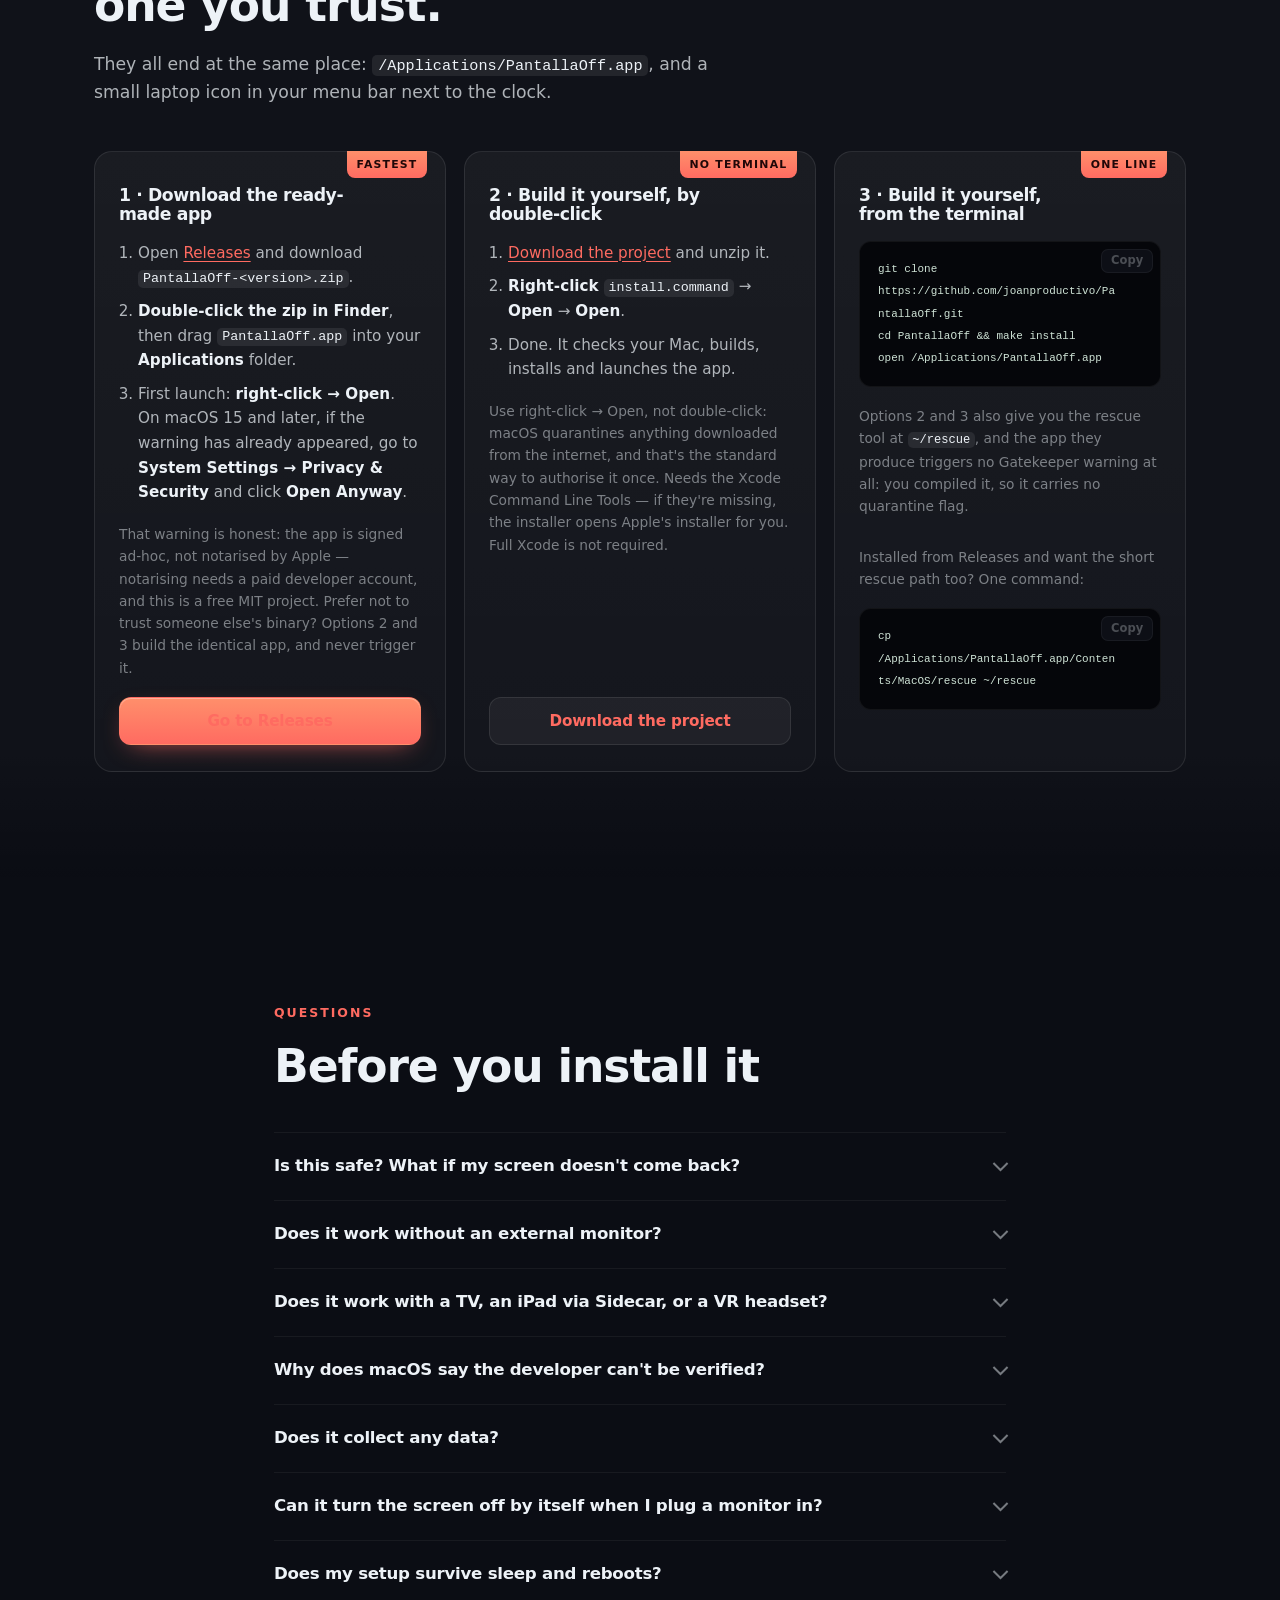
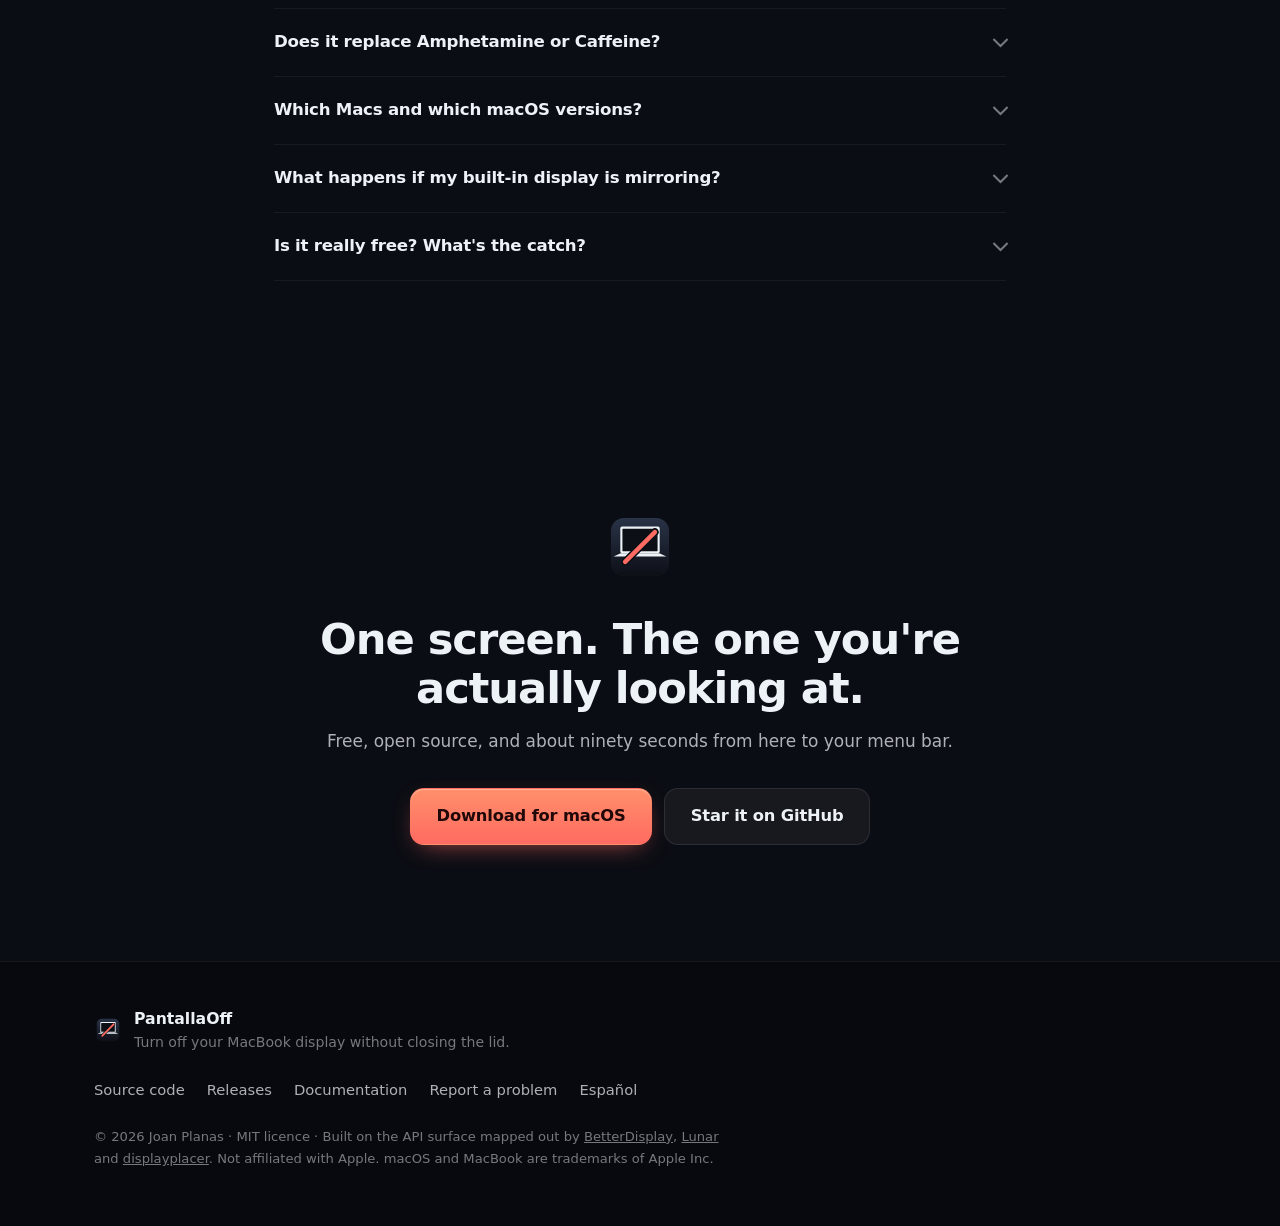
==== commit 8f7f330e: "Versión 1.3.1 Bump por la corrección del silencio: la 1.3.0 ignora una conexión durante los 90 s sig" ====
--- a/docs/index.html
+++ b/docs/index.html
@@ -93,7 +93,7 @@
         <li>Apple Silicon</li>
         <li>macOS 13+</li>
         <li>Free · MIT</li>
-        <li><span class="version-badge" id="version-badge">v1.3.0</span></li>
+        <li><span class="version-badge" id="version-badge">v1.3.1</span></li>
       </ul>
       <p class="fineprint">No account. No telemetry. No network access. Every line is on GitHub.</p>
     </div>
@@ -586,7 +586,7 @@
       "url": "https://pantallaoff.joanproductivo.com/",
       "applicationCategory": "UtilitiesApplication",
       "operatingSystem": "macOS 13.0 or later, Apple Silicon",
-      "softwareVersion": "1.3.0",
+      "softwareVersion": "1.3.1",
       "description": "Menu bar app for macOS that turns off a MacBook's built-in display with one click, without closing the lid, while the keyboard, trackpad and Touch ID keep working.",
       "downloadUrl": "https://github.com/joanproductivo/PantallaOff/releases/latest",
       "softwareHelp": "https://github.com/joanproductivo/PantallaOff#readme",
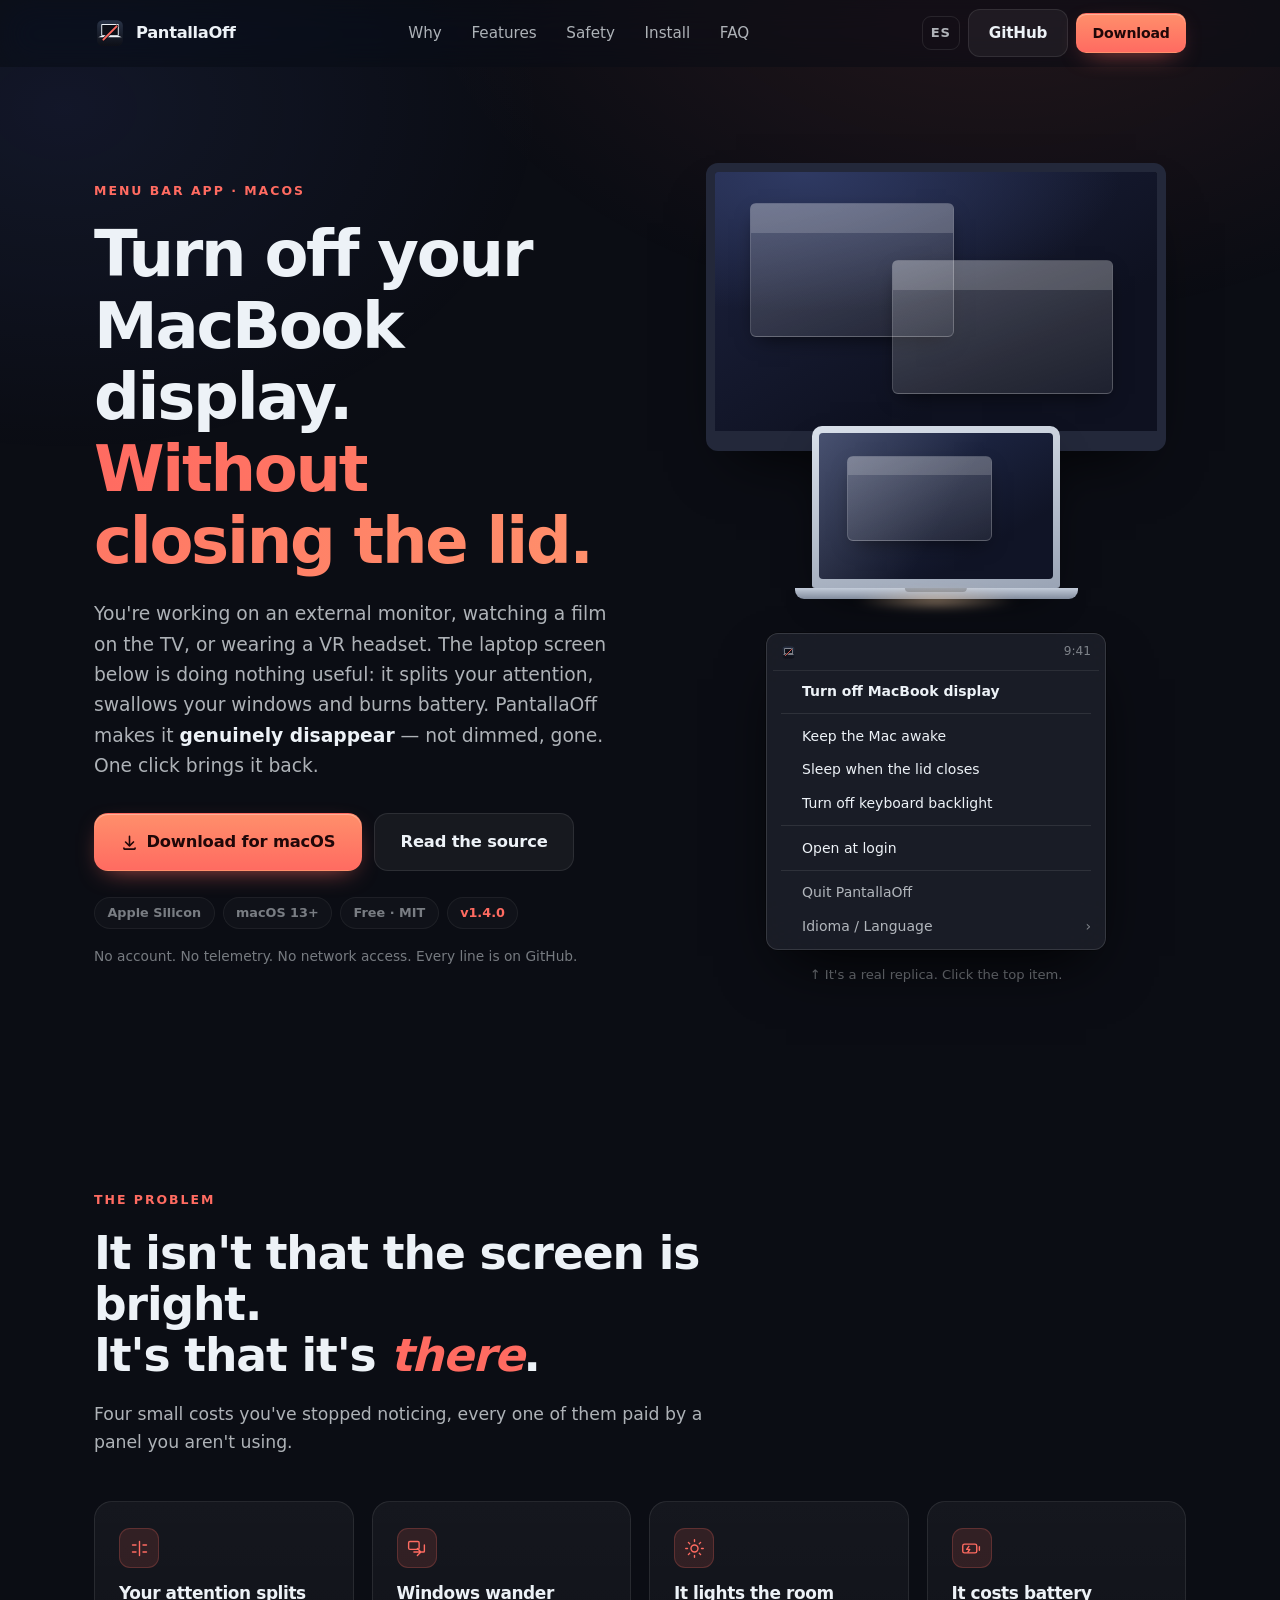
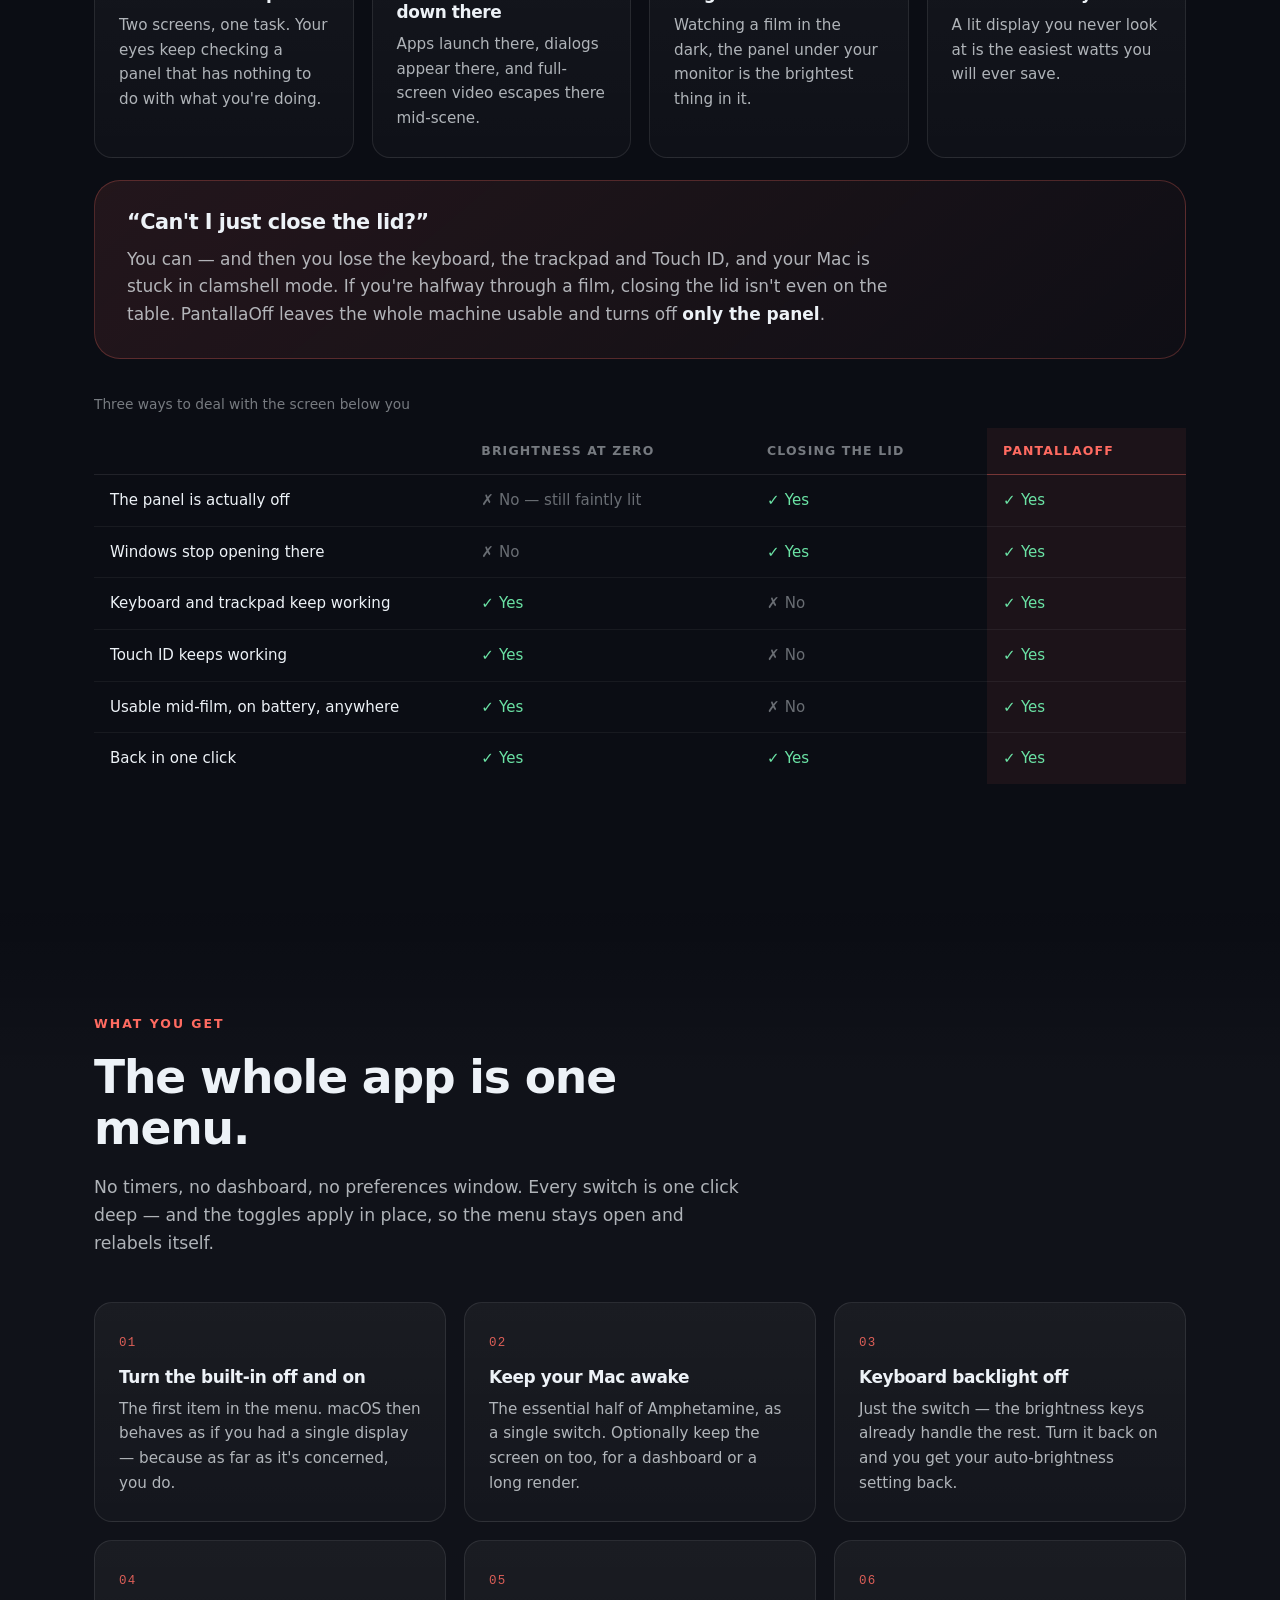
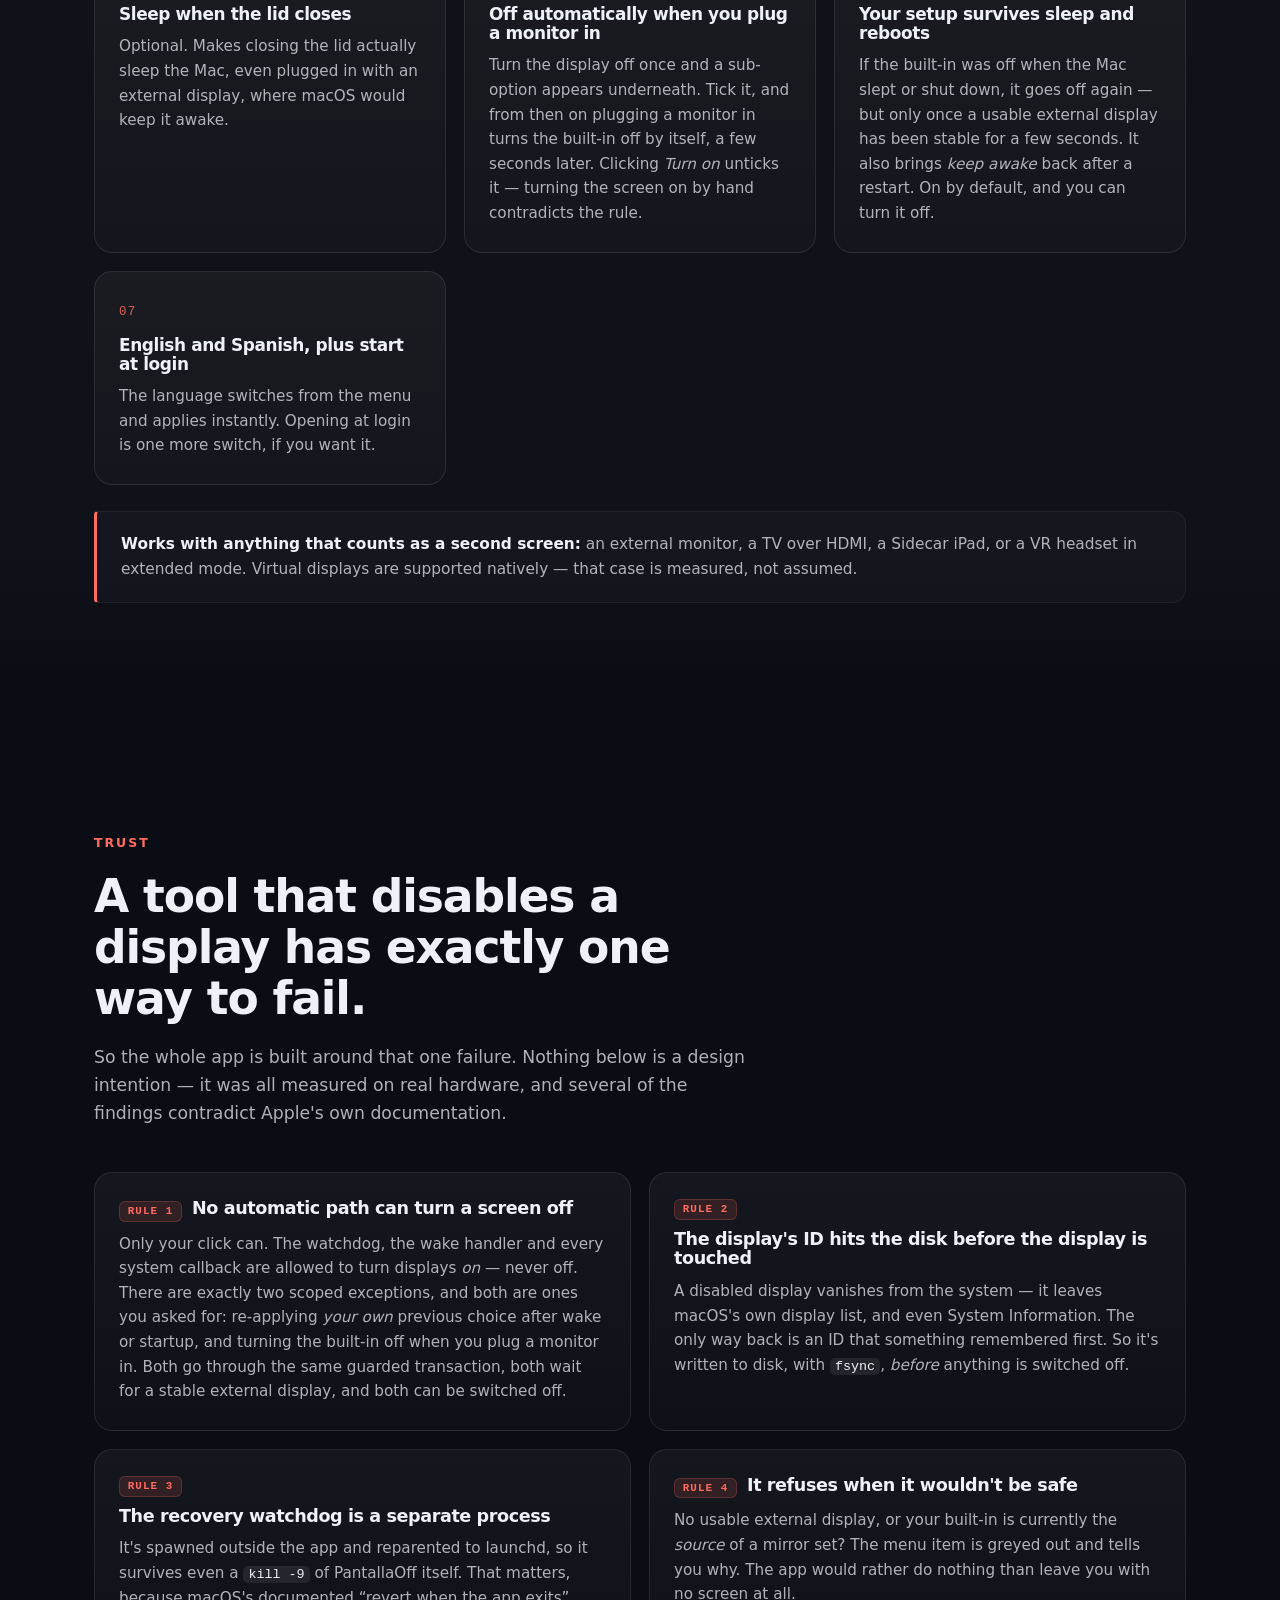
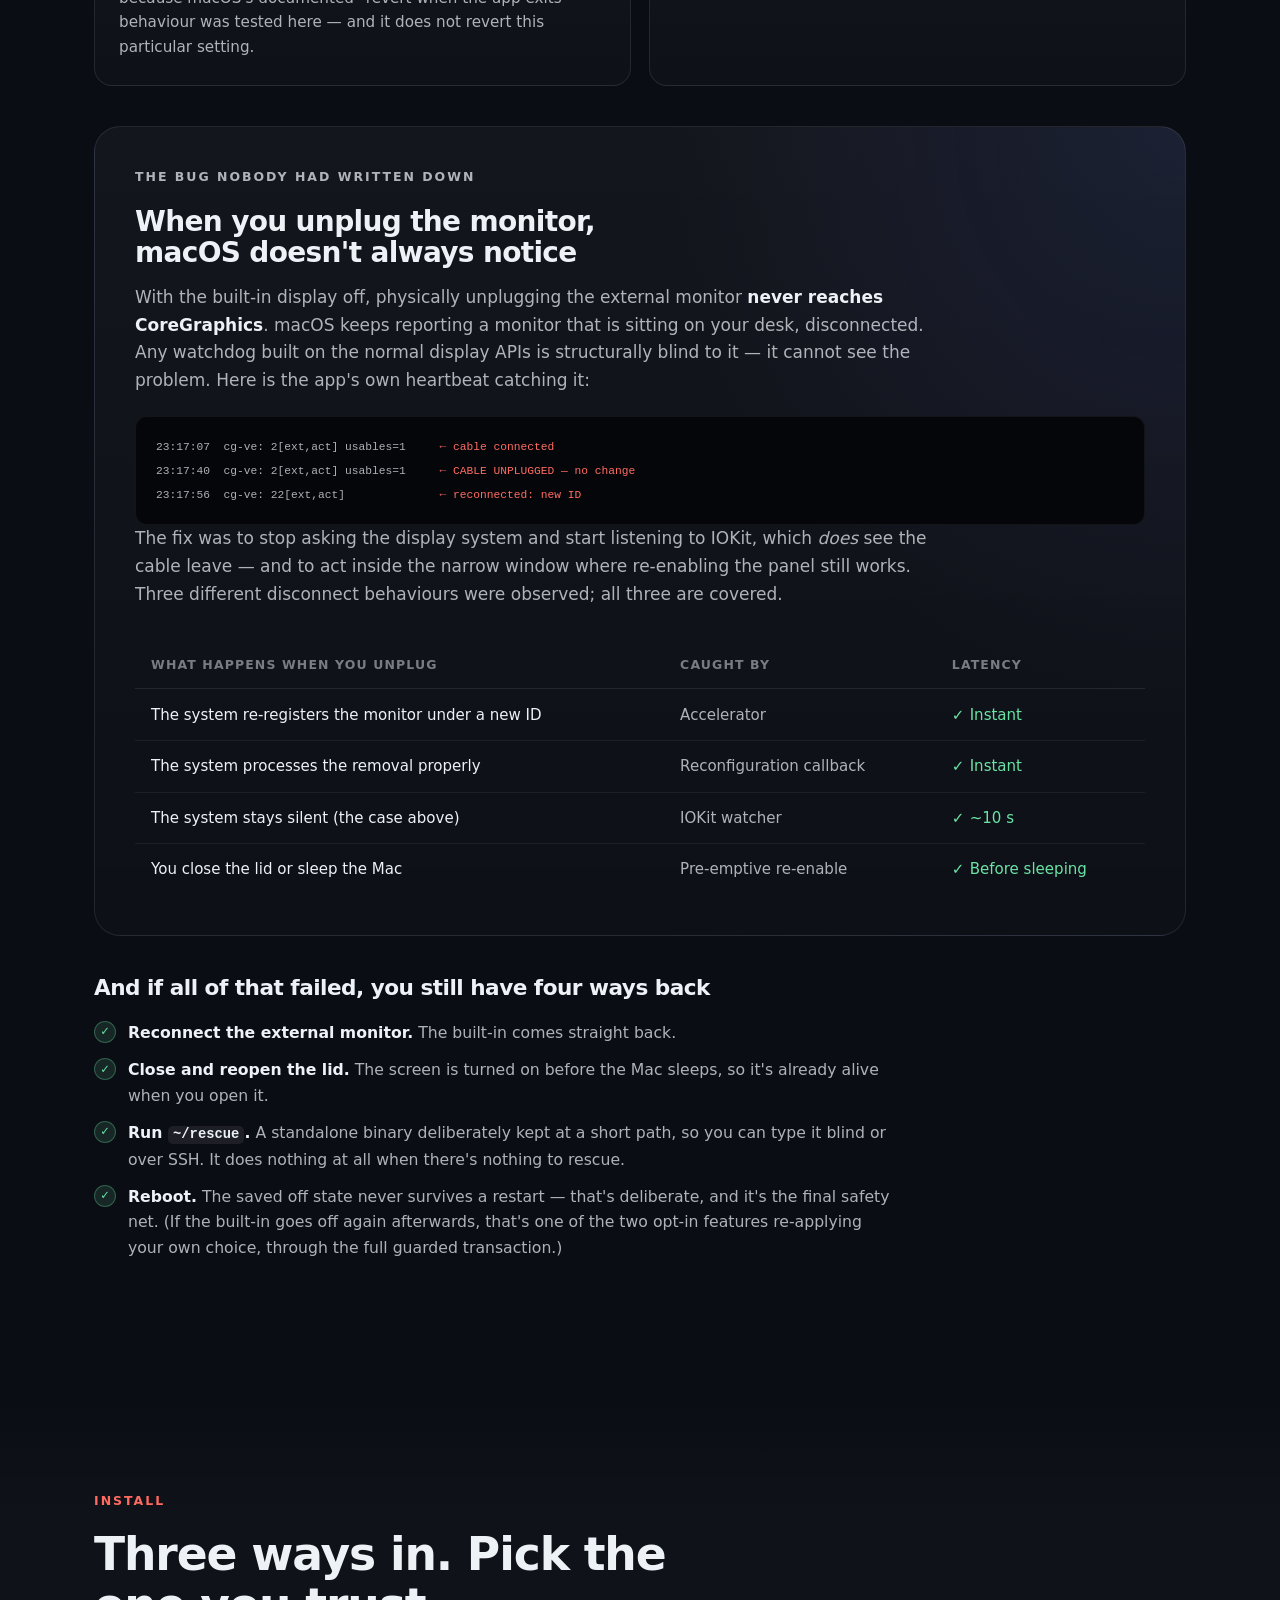
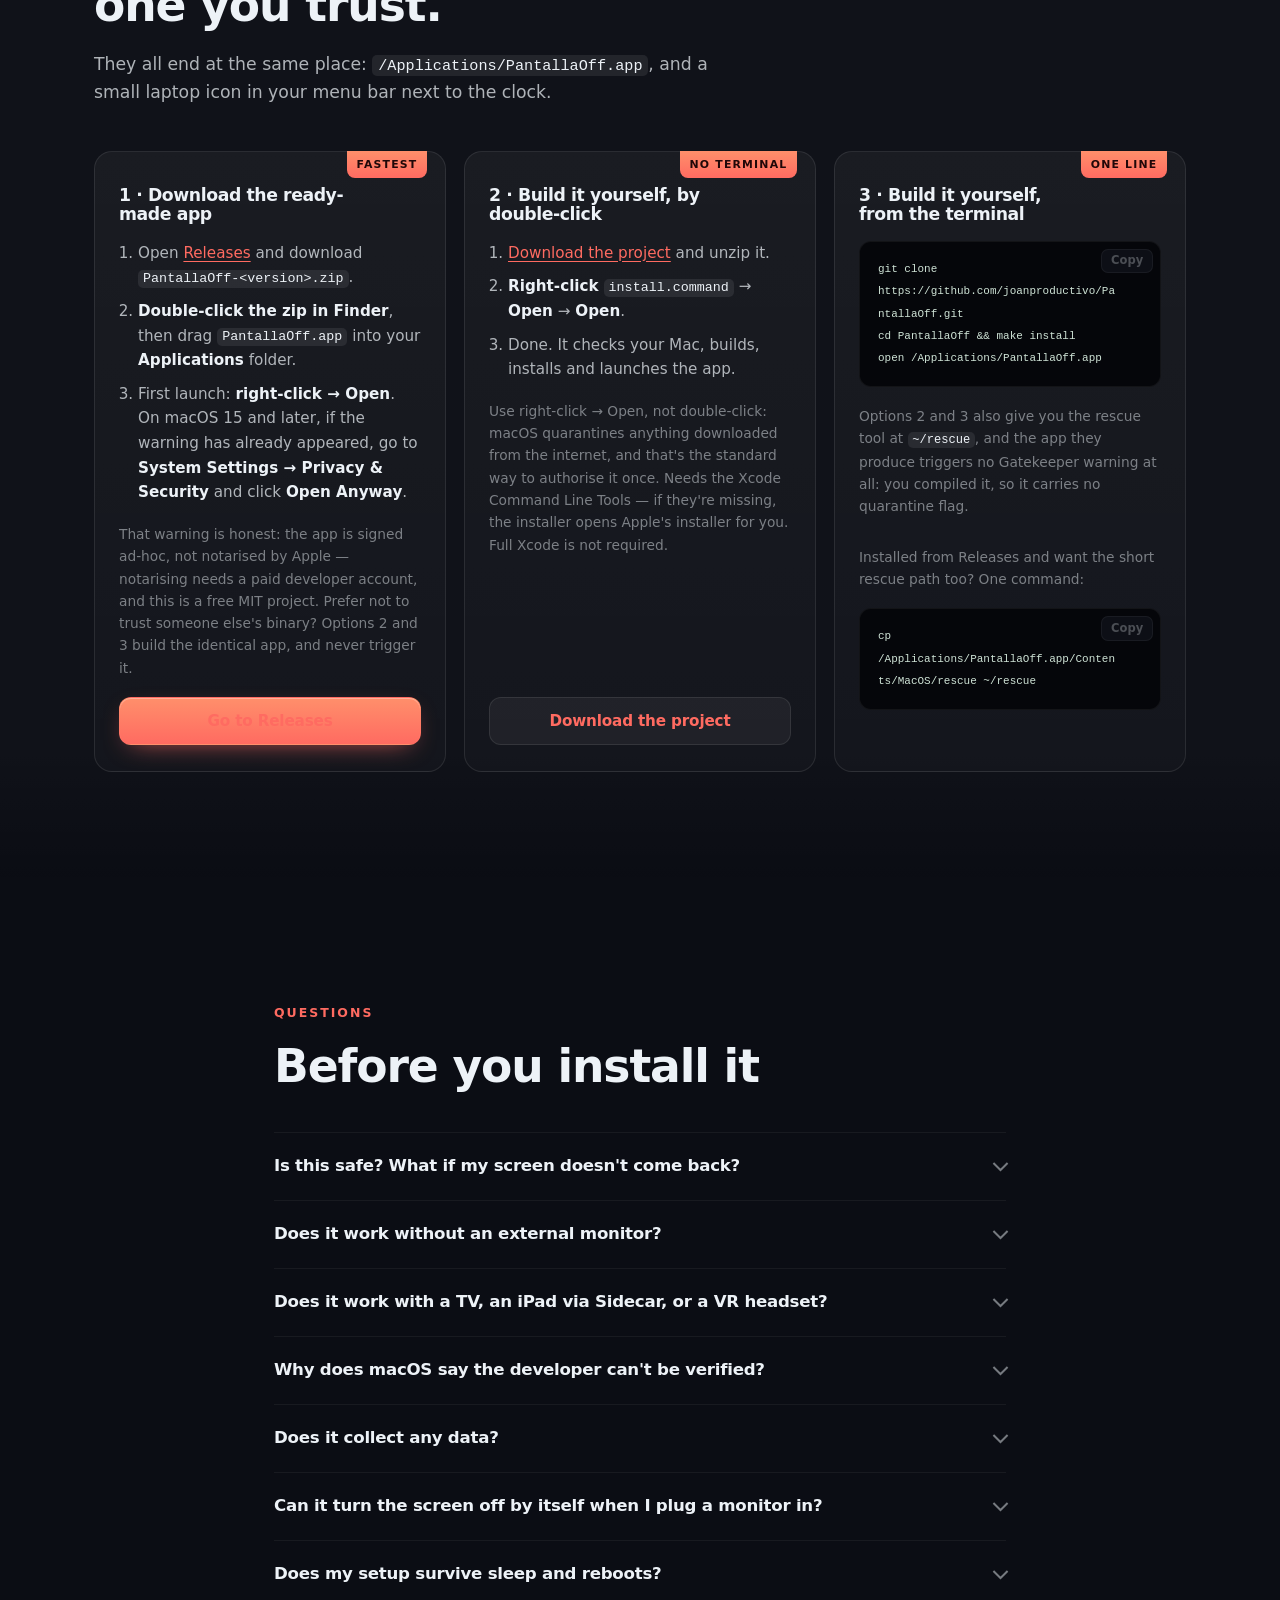
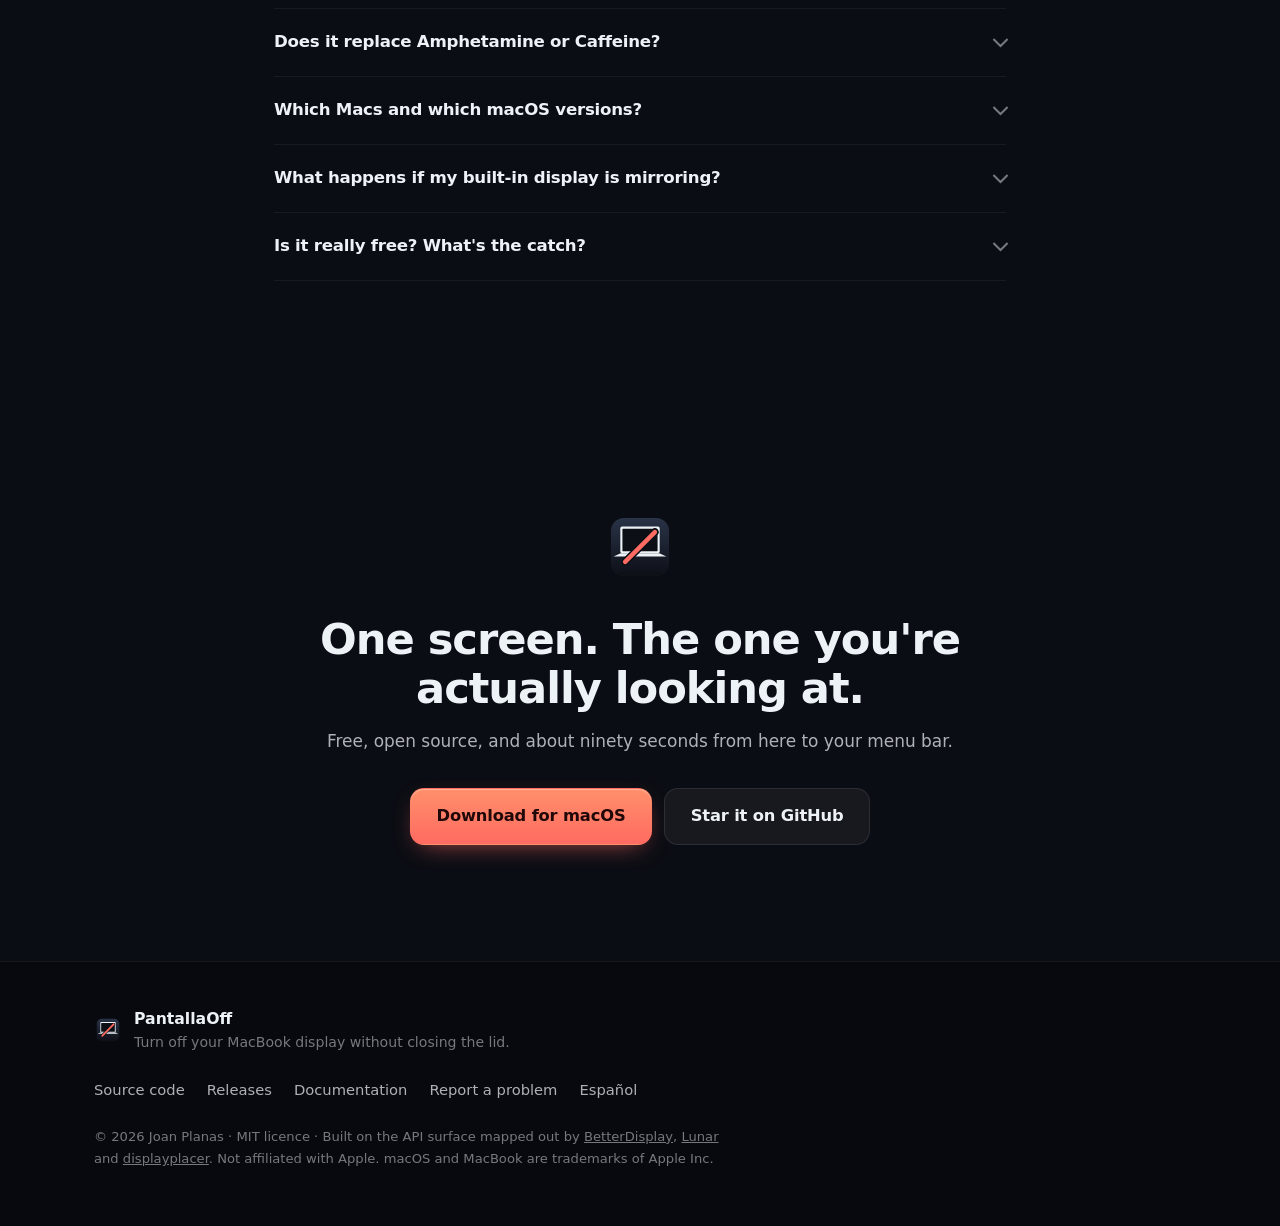
==== commit d3d558b5: "«Mantener el Mac despierto» sobrevive al reinicio — versión 1.4.0 Dos cambios.  **El silencio de P1-" ====
--- a/docs/index.html
+++ b/docs/index.html
@@ -93,7 +93,7 @@
         <li>Apple Silicon</li>
         <li>macOS 13+</li>
         <li>Free · MIT</li>
-        <li><span class="version-badge" id="version-badge">v1.3.1</span></li>
+        <li><span class="version-badge" id="version-badge">v1.4.0</span></li>
       </ul>
       <p class="fineprint">No account. No telemetry. No network access. Every line is on GitHub.</p>
     </div>
@@ -269,7 +269,7 @@
       <article class="card feature">
         <span class="feature-num">06</span>
         <h3>Your setup survives sleep and reboots</h3>
-        <p>If the built-in was off when the Mac slept or shut down, it goes off again — but only once a usable external display has been stable for a few seconds. On by default, and you can turn it off.</p>
+        <p>If the built-in was off when the Mac slept or shut down, it goes off again — but only once a usable external display has been stable for a few seconds. It also brings <em>keep awake</em> back after a restart. On by default, and you can turn it off.</p>
       </article>
       <article class="card feature">
         <span class="feature-num">07</span>
@@ -586,7 +586,7 @@
       "url": "https://pantallaoff.joanproductivo.com/",
       "applicationCategory": "UtilitiesApplication",
       "operatingSystem": "macOS 13.0 or later, Apple Silicon",
-      "softwareVersion": "1.3.1",
+      "softwareVersion": "1.4.0",
       "description": "Menu bar app for macOS that turns off a MacBook's built-in display with one click, without closing the lid, while the keyboard, trackpad and Touch ID keep working.",
       "downloadUrl": "https://github.com/joanproductivo/PantallaOff/releases/latest",
       "softwareHelp": "https://github.com/joanproductivo/PantallaOff#readme",
@@ -602,7 +602,7 @@
         "Turn the keyboard backlight off and on",
         "Sleep when the lid closes, even with an external display connected",
         "Turn the built-in off automatically when an external display is connected",
-        "Restore the display setup after wake or startup",
+        "Keep my setup after wake or startup, including keep-awake",
         "Start at login",
         "English and Spanish interface"
       ]
